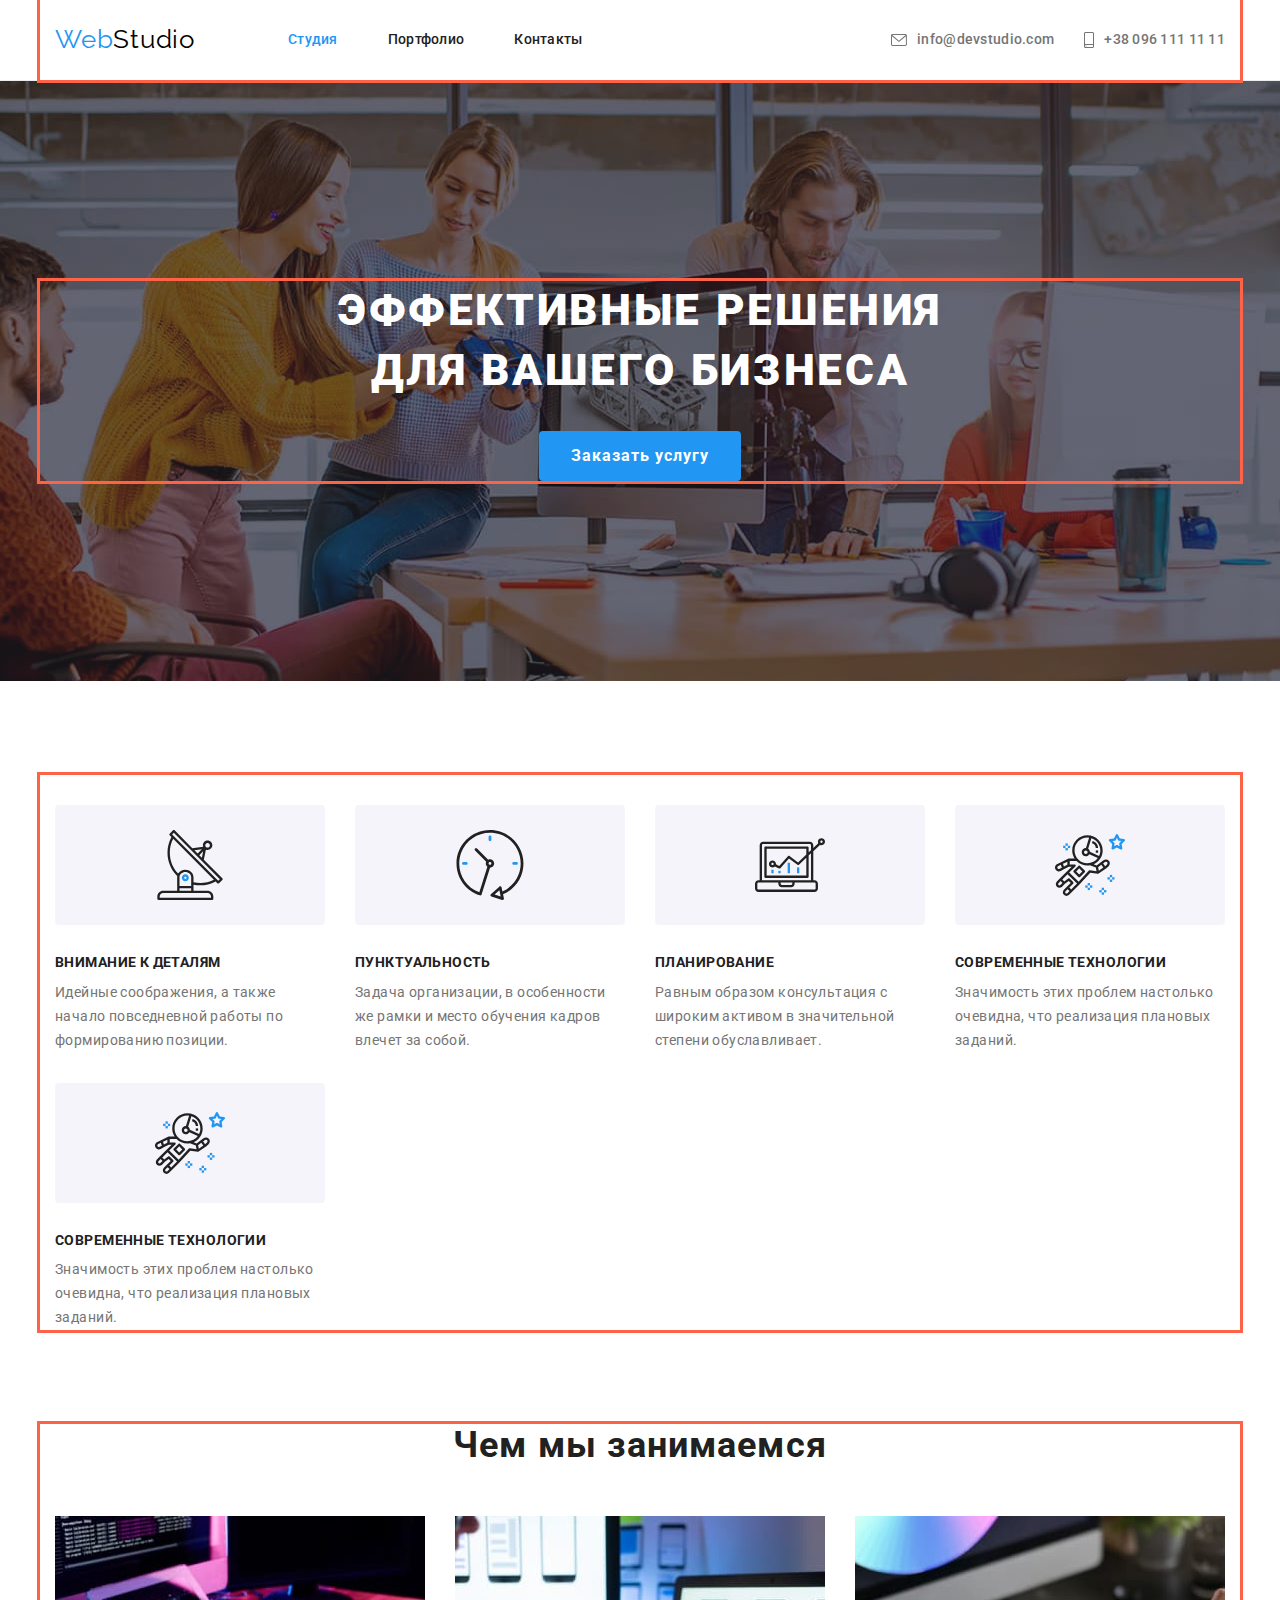
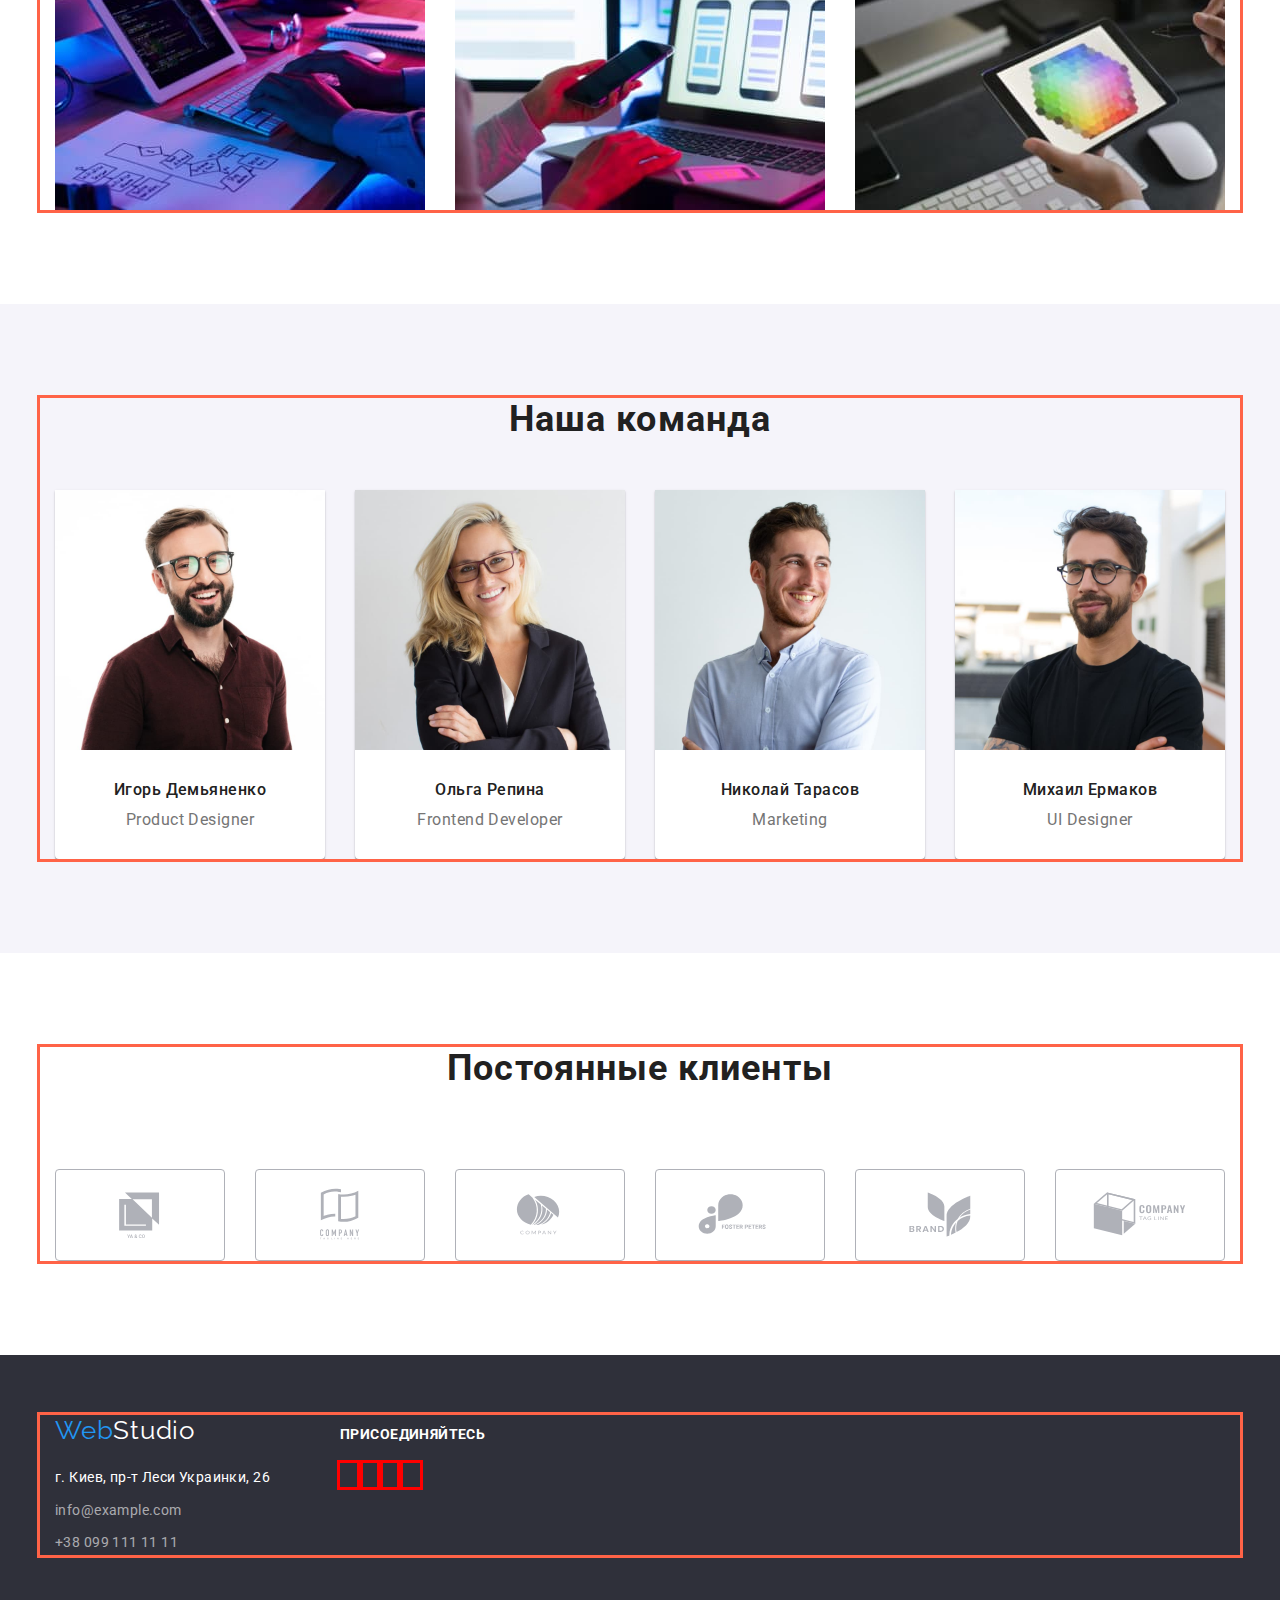
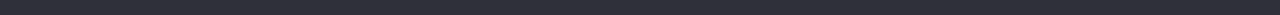
==== index.html @ 3ccce669 "Update index.html" ====
<!DOCTYPE html>
<html lang="ru">
  <head>
    <meta charset="UTF-8" />
    <meta http-equiv="X-UA-Compatible" content="IE=edge" />
    <meta name="viewport" content="width=device-width, initial-scale=1.0" />
    <title>Main Page</title>
    <link rel="preconnect" href="https://fonts.gstatic.com" />
    <link
      href="https://fonts.googleapis.com/css2?family=Raleway:wght@700&family=Roboto:wght@400;500;700;900&display=swap"
      rel="stylesheet"
    />
    <link
      rel="stylesheet"
      href="https://cdnjs.cloudflare.com/ajax/libs/modern-normalize/1.0.0/modern-normalize.min.css"
    />
    <link rel="stylesheet" href="./css/styles.css" />
  </head>
  <body>
    <!-- Верхняя линия -->
    <header class="nav-white-bg-cl header-page">
      <div class="container main-nav">
        <a class="logo" href="index.html"
          ><span lang="en" class="logo-part1-web">Web</span
          ><span lang="en" class="logo-part2-studio">Studio</span></a
        >
        <nav>
          <ul class="list site-nav">
            <li class="item"><a class="link-nav current" href="">Студия</a></li>
            <li class="item">
              <a class="link-nav" href="./portfolio.html">Портфолио</a>
            </li>
            <li class="item"><a class="link-nav" href="">Контакты</a></li>
          </ul>
        </nav>

        <ul class="list list-contact">
          <li class="item cont-item">
            <a class="link-header" href="mailto:info@devstudio.com">
              <svg class="icon-envelope">
                <use href="./images/icons/sprite.svg#icon-envelope"></use>
              </svg>
              info@devstudio.com</a
            >
          </li>

          <li class="item cont-item">
            <a class="link-header" href="tel:+380961111111">
              <svg class="icon-smartphone">
                <use href="./images/icons/sprite.svg#icon-smartphone"></use>
              </svg>
              +38 096 111 11 11</a
            >
          </li>
        </ul>
      </div>
    </header>

    <main>
      <!-- Шапка - Герой -->
      <section class="section-hero hero-dark-bg-cl">
        <div class="container">
          <h1 class="hero-title1-h1">
            Эффективные решения<br /><span class="white-space"
              >для вашего бизнеса</span
            >
          </h1>
          <button class="button1" type="button">Заказать услугу</button>
        </div>
      </section>
      <!-- Особенности -->
      <section class="section">
        <div class="container">
          <h2 class="title2-hidden-h2">Особенности</h2>
          <ul class="list card-set">
            <li class="item">
              <div class="icon-card-set">
                <svg class="features-icon">
                  <use href="/images/icons/sprite.svg#icon-antenna"></use>
                </svg>
              </div>

              <h3 class="list1-h3">Внимание к деталям</h3>
              <p class="text1">
                Идейные соображения, а также начало повседневной работы по
                формированию позиции.
              </p>
            </li>

            <li class="item">
              <div class="icon-card-set">
                <svg class="features-icon">
                  <use href="./images/icons/sprite.svg#icon-clock"></use>
                </svg>
              </div>
              <h3 class="list1-h3">Пунктуальность</h3>
              <p class="text1">
                Задача организации, в особенности же рамки и место обучения
                кадров влечет за собой.
              </p>
            </li>

            <li class="item">
              <div class="icon-card-set">
                <svg class="features-icon">
                  <use href="./images/icons/sprite.svg#icon-diagram"></use>
                </svg>
              </div>
              <h3 class="list1-h3">Планирование</h3>
              <p class="text1">
                Равным образом консультация с широким активом в значительной
                степени обуславливает.
              </p>
            </li>

            <li class="item">
              <div class="icon-card-set">
                <svg class="features-icon">
                  <use href="./images/icons/sprite.svg#icon-astronaut"></use>
                </svg>
              </div>
              <h3 class="list1-h3">Современные технологии</h3>
              <p class="text1">
                Значимость этих проблем настолько очевидна, что реализация
                плановых заданий.
              </p>
            </li>

            <li class="item">
              <div class="icon-card-set">
                <svg class="features-icon">
                  <use href="./images/icons/sprite.svg#icon-astronaut"></use>
                </svg>
              </div>
              <h3 class="list1-h3">Современные технологии</h3>
              <p class="text1">
                Значимость этих проблем настолько очевидна, что реализация
                плановых заданий.
              </p>
            </li>
          </ul>
        </div>
      </section>
      <!-- Чем мы занимаемся -->
      <section class="section section-work">
        <div class="container">
          <h2 class="title2-h2">Чем мы занимаемся</h2>
          <ul class="list our-works">
            <li class="item">
              <img
                src="./images/about/box1.jpg"
                alt="Пишем программы"
                width="370"
              />
            </li>
            <li class="item">
              <img
                src="./images/about/box2.jpg"
                alt="Тестируем программы"
                width="370"
              />
            </li>
            <li class="item">
              <img
                src="./images/about/box3.jpg"
                alt="Внедряем программы в эксплуатацию"
                width="370"
              />
            </li>
          </ul>
        </div>
      </section>
      <!-- Наша команда -->
      <section class="section team section-our-team">
        <div class="container">
          <h2 class="title2-h2">Наша команда</h2>
          <ul class="list our-team">
            <li class="item">
              <img
                src="./images/team/product_designer_igor.jpg"
                alt="Игорь Демьяненко Product Designer"
                width="270"
              />
              <div class="content">
                <h3 class="list2-h3">Игорь Демьяненкo</h3>
                <p class="text2">Product Designer</p>
              </div>
            </li>
            <li class="item">
              <img
                src="./images/team/frontend_developer_olga.jpg"
                alt="Ольга Репина Frontend Developer"
                width="270"
              />
              <div class="content">
                <h3 class="list2-h3">Ольга Репина</h3>
                <p class="text2">Frontend Developer</p>
              </div>
            </li>
            <li class="item">
              <img
                src="./images/team/marketing_nikolay.jpg"
                alt="Николай Тарасов Marketing"
                width="270"
              />
              <div class="content">
                <h3 class="list2-h3">Николай Тарасов</h3>
                <p class="text2">Marketing</p>
              </div>
            </li>
            <li class="item">
              <img
                src="./images/team/ui_designer_mihail.jpg"
                alt="Михаил Ермаков UI Designer"
                width="270"
              />
              <div class="content">
                <h3 class="list2-h3">Михаил Ермаков</h3>
                <p class="text2">UI Designer</p>
              </div>
            </li>
          </ul>
        </div>
      </section>
      <!-- Постоянные клиенты -->
      <section class="section reg-customers">
        <div class="container">
          <h2 class="title2-h2">Постоянные клиенты</h2>
          <ul class="list set-customers">
            <li class="item">
              <a
                href=""
                class="logo-customers"
                target="_blank"
                rel="noopener noreferrer"
              >
                <svg class="icon-Logo" width="106" height="60">
                  <use href="./images/icons/sprite.svg#icon-Logo-1"></use>
                </svg>
              </a>
            </li>

            <li class="item">
              <a
                href=""
                class="logo-customers"
                target="_blank"
                rel="noopener noreferrer"
              >
                <svg class="icon-Logo" width="106" height="60">
                  <use href="./images/icons/sprite.svg#icon-Logo-2"></use>
                </svg>
              </a>
            </li>

            <li class="item">
              <a
                href=""
                class="logo-customers"
                target="_blank"
                rel="noopener noreferrer"
              >
                <svg class="icon-Logo" width="106" height="60">
                  <use href="./images/icons/sprite.svg#icon-Logo-3"></use>
                </svg>
              </a>
            </li>

            <li class="item">
              <a
                href=""
                class="logo-customers"
                target="_blank"
                rel="noopener noreferrer"
              >
                <svg class="icon-Logo" width="106" height="60">
                  <use href="./images/icons/sprite.svg#icon-Logo-4"></use>
                </svg>
              </a>
            </li>

            <li class="item">
              <a
                href=""
                class="logo-customers"
                target="_blank"
                rel="noopener noreferrer"
              >
                <svg class="icon-Logo" width="106" height="60">
                  <use href="./images/icons/sprite.svg#icon-Logo-5"></use>
                </svg>
              </a>
            </li>

            <li class="item">
              <a
                href=""
                class="logo-customers"
                target="_blank"
                rel="noopener noreferrer"
              >
                <svg class="icon-Logo" width="106" height="60">
                  <use href="./images/icons/sprite.svg#icon-Logo-6"></use>
                </svg>
              </a>
            </li>
          </ul>
        </div>
      </section>
    </main>

    <!-- Подвал -->
    <footer class="footer">
      <div class="container">
        <div class="footer-row">
          <div class="footer-address">
            <a class="footer-logo" href="index.html"
              ><span lang="en" class="footer-logo-web">Web</span
              ><span lang="en" class="footer-logo-studio">Studio</span></a
            >
            <address>
              <ul class="list">
                <li class="item">
                  <a
                    class="address-link"
                    href="https://goo.gl/maps/Poxogy9ZwxsRHQay8"
                    target="_blank"
                    >г. Киев, пр-т Леси Украинки, 26</a
                  >
                </li>
                <li class="item">
                  <a class="link-footer" href="mailto:info@example.com"
                    >info@example.com</a
                  >
                </li>
                <li class="item">
                  <a class="link-footer" href="tel:+380991111111"
                    >+38 099 111 11 11</a
                  >
                </li>
              </ul>
            </address>
          </div>
          <!-- Присоединяйтесь -->
          <div class="footer-social">
            <p class="footer-social-subscribe">Присоединяйтесь</p>
            <ul class="list footer-social-list">
              <li>
                <a
                  href="https://www.instagram.com/"
                  target="_blank"
                  rel="noopener nofollower"
                  class="link social-network"
                  aria-label="instagram"
                >
                  <svg class="network" width="20px" height="20px">
                    <use href=""></use>
                  </svg>
                </a>
              </li>
              <li>
                <a
                  href="https://www.twitter.com/"
                  target="_blank"
                  rel="noopener nofollower"
                  class="link social-network"
                  aria-label="instagram"
                >
                  <svg class="network" width="20px" height="20px">
                    <use href=""></use>
                  </svg>
                </a>
              </li>
              <li>
                <a
                  href="https://www.facebook.com/"
                  target="_blank"
                  rel="noopener nofollower"
                  class="link social-network"
                  aria-label="instagram"
                >
                  <svg class="network" width="20px" height="20px">
                    <use href=""></use>
                  </svg>
                </a>
              </li>
              <li>
                <a
                  href="https://www.linkedin.com/"
                  target="_blank"
                  rel="noopener nofollower"
                  class="link social-network"
                  aria-label="instagram"
                >
                  <svg class="network" width="20px" height="20px">
                    <use href=""></use>
                  </svg>
                </a>
              </li>
            </ul>
          </div>
        </div>
      </div>
    </footer>
  </body>
</html>
---- css/styles.css ----
:root {
  --main-text-color: #212121;
  --alt-text-color: #757575;
  --logo-text-color: #000000;
  --links-text-color: #ffffff;
  --secondary-text-color: rgba(255, 255, 255, 0.6);
  --accent-text-color: #2196f3;

  --main-white-bg-color: #ffffff;
  --first-dark-bg-color: #2f303a;
  --second-light-bg-color: #f5f4fa;
  --third-light-bg-color: #e5e5e5;

  --border-header-box: #ececec;

  --shadow-item-box: 0px 1px 3px rgba(0, 0, 0, 0.12),
    0px 1px 1px rgba(0, 0, 0, 0.14), 0px 2px 1px rgba(0, 0, 0, 0.2);

  --padding-section: 94px;
  --margin-left-li: 30px;
  --padding-footer: 60px;

  --main-font: 'Roboto', sans-serif;
  --logo-font: 'Raleway', sans-serif;
}

body {
  font-family: var(--main-font);
  /* font-size: 14px;
  line-height: 1.71; */
  letter-spacing: 0.03em;
  color: var(--main-text-color);
}

html {
  box-sizing: border-box;
}

*,
*::before,
*::before {
  box-sizing: inherit;
  padding: 0;
  margin: 0;
}

h1,
h2,
h3,
h4,
h5,
h6,
p {
  margin: 0;
}

img {
  display: block;
  max-width: 100%;
  height: auto;
}

/* НАВИГАЦИЯ - HEADER */

.container {
  width: 1200px;
  padding-left: 15px;
  padding-right: 15px;
  margin-left: auto;
  margin-right: auto;

  outline: 3px solid tomato;
}

.list {
  list-style: none;
  padding: 0;
  margin: 0;
}

.header-page {
  border-bottom: 1px solid var(--border-header-box);
}

.main-nav {
  display: flex;
  align-items: center;
}

.site-nav {
  display: flex;
  /* margin-left: 93px; */
  align-items: center;
}

/* 1-й спосіб відступу елементів один від одного */

/* .site-nav .item:not(:last-child) {
  margin-right: 50px;
} */

/* 2-й спосіб відступу елементів один від одного */

.site-nav .item + .item {
  margin-left: 50px;
}

.site-nav .link-nav {
  display: block;
  padding-top: 32px;
  padding-bottom: 32px;
}

.list-contact {
  display: flex;
  align-items: center;
  margin-left: auto;
}

/* 1-й спосіб відступу елементів один від одного */

/* .list-contact .item:not(:last-child) {
  margin-right: 50px;
} */

/* 2-й спосіб відступу елементів один від одного */

/* .list-contact .cont-item + .cont-item {
  margin-left: 50px; 
}*/

.list-contact .link-header {
  display: block;
  padding-top: 32px;
  padding-bottom: 32px;
}

.logo {
  font-family: var(--logo-font);
  font-size: 26px;
  line-height: 1.19;
  letter-spacing: 0.03em;
  text-decoration: none;
  padding-top: 24px;
  padding-bottom: 25px;
  margin-right: 93px;
  display: flex;
  align-items: center;
}

.logo-part1-web {
  color: var(--accent-text-color);
}

.logo-part2-studio {
  color: var(--logo-text-color);
}

.nav-white-bg-cl {
  background-color: var(--main-white-bg-color);
}

.link-nav {
  font-weight: 500;
  font-size: 14px;
  line-height: 1.14;
  letter-spacing: 0.02em;
  color: inherit;
  text-decoration: none;
}

.link-nav:hover,
.link-nav:focus {
  color: var(--accent-text-color);
}

.list .link-nav.current {
  color: var(--accent-text-color);
}

.link-header:hover,
.link-header:focus {
  color: var(--accent-text-color);
}

.list-contact .cont-item + .cont-item {
  margin-left: 30px;
}

.list-contact .link-header {
  display: flex;
  align-items: center;
  font-weight: 500;
  font-size: 14px;
  line-height: 1.14;
  letter-spacing: 0.02em;
  color: var(--alt-text-color);
  text-decoration: none;
}

.link-header:hover,
.link-header:focus {
  color: var(--accent-text-color);
}

.contacts-icon {
  margin-right: 10px;
}

.icon-envelope {
  width: 16px;
  height: 12px;
  fill: currentColor;
  margin-right: 10px;
}
.icon-smartphone {
  width: 10px;
  height: 16px;
  fill: currentColor;
  margin-right: 10px;
}

/* HERO */

.section-hero {
  background: var(--first-dark-bg-color);
  padding-top: 200px;
  padding-bottom: 200px;
  max-width: 1600px;
  /* height: 600px; */
  margin-left: auto;
  margin-right: auto;
  background-image: linear-gradient(
      to right,
      rgba(47, 48, 58, 0.4),
      rgba(47, 48, 58, 0.4)
    ),
    url(../images/hero/hero-img-1.jpg);
  background-repeat: no-repeat;
  background-size: cover;
  background-position: center;
}

.hero-dark-bg-cl {
  background-color: var(--first-dark-bg-color);
}

.hero-title1-h1 {
  margin-bottom: 30px;

  font-weight: 900;
  font-size: 44px;
  line-height: 1.36;
  text-align: center;
  letter-spacing: 0.06em;
  text-transform: uppercase;
  color: var(--links-text-color);
}

.white-space {
  white-space: nowrap;
}

.button1 {
  font-weight: 700;
  font-size: 16px;
  line-height: 1.88;
  display: flex;
  align-items: center;
  text-align: center;
  letter-spacing: 0.06em;
  color: var(--links-text-color);
  background-color: var(--accent-text-color);
  cursor: pointer;

  padding: 10px 32px;
  margin-left: auto;
  margin-right: auto;
  border: none;
  border-radius: 4px;
  min-width: 200px;
  box-shadow: 0px 4px 4px rgba(0, 0, 0, 0.15);
}

/* ОСОБЕННОСТИ - FEATURE*/

.title2-hidden-h2,
.title1-hidden-h1 {
  position: absolute !important;
  clip: rect(1px 1px 1px 1px);
  clip: rect(1px, 1px, 1px, 1px);
  padding: 0 !important;
  border: 0 !important;
  height: 1px !important;
  width: 1px !important;
  overflow: hidden;
}

.list1-h3 {
  margin-bottom: 10px;
  font-weight: 700;
  font-size: 14px;
  line-height: 1.14;
  letter-spacing: 0.03em;
  text-transform: uppercase;
}
.text1 {
  font-weight: 400;
  font-size: 14px;
  line-height: 1.71;
  letter-spacing: 0.03em;
  color: var(--alt-text-color);
}

.card-set {
  display: flex;
  flex-wrap: wrap;
  margin-left: calc(-1 * var(--margin-left-li));
}

.card-set > .item {
  flex-basis: calc(100% / 4 - var(--margin-left-li));
  margin-left: var(--margin-left-li);
  margin-top: var(--margin-left-li);
}

.icon-card-set {
  display: flex;
  justify-content: center;
  align-items: center;
  width: 270px;
  height: 120px;
  background-color: var(--second-light-bg-color);
  border-radius: 4px;
  margin-bottom: 30px;
}

.features-icon {
  width: 70px;
  height: 70px;
}

.section {
  padding-top: var(--padding-section);
}

/* ЧЕМ МЫ ЗАНИМАЕМСЯ - SECTION-WORK */

.our-works {
  padding: 0;
  margin: 0;
  display: flex;
  flex-wrap: wrap;
  margin-left: calc(-1 * var(--margin-left-li));
  margin-top: calc(-1 * var(--margin-left-li));
}

.our-works > .item {
  flex-basis: calc(100% / 3 - var(--margin-left-li));
  margin-left: var(--margin-left-li);
  margin-top: var(--margin-left-li);
}

.section-work {
  padding-bottom: var(--padding-section);
}

.title2-h2 {
  margin-bottom: 50px;

  font-weight: 700;
  font-size: 36px;
  line-height: 1.17;
  text-align: center;
  letter-spacing: 0.03em;
  color: var(--main-text-color);
}

/* НАША КОМАНДА - OUR TEAM */

.section-our-team {
  background-color: var(--second-light-bg-color);
}

.team {
  padding-bottom: var(--padding-section);
}

.our-team {
  padding: 0;
  margin: 0;

  display: flex;
  flex-wrap: wrap;
  margin-left: calc(-1 * var(--margin-left-li));
  margin-top: calc(-1 * var(--margin-left-li));
}

.our-team > .item {
  flex-basis: calc(100% / 4 - var(--margin-left-li));
  margin-left: var(--margin-left-li);
  margin-top: var(--margin-left-li);

  background: var(--main-white-bg-color);
  box-shadow: var(--shadow-item-box);
  border-radius: 0px 0px 4px 4px;
  overflow: hidden;

  box-shadow: 0px 1px 3px rgba(0, 0, 0, 0.12), 0px 1px 1px rgba(0, 0, 0, 0.14),
    0px 2px 1px rgba(0, 0, 0, 0.2);
  border-radius: 0px 0px 4px 4px;
}

.content {
  padding-top: 30px;
  padding-bottom: 30px;
}

.list2-h3 {
  margin-bottom: 10px;

  font-weight: 500;
  font-size: 16px;
  line-height: 1.19;
  text-align: center;
  letter-spacing: 0.03em;
  color: var(--main-text-color);
}

.text2 {
  font-size: 16px;
  line-height: 1.19;
  text-align: center;
  letter-spacing: 0.03em;
  color: var(--alt-text-color);
}

/* ПОСТОЯННЫЕ КЛИЕНТЫ */

.reg-customers {
  padding-bottom: var(--padding-section);
}

.logo-customers {
  display: flex;
  align-items: center;
  justify-content: center;
  border: 1px solid #afb1b8;
  width: 170px;
  height: 92px;
  border-radius: 4px;
  overflow: hidden;
  padding: 16px 32px;
}

.set-customers {
  display: flex;
  flex-wrap: wrap;
  align-items: center;
  margin-left: calc(-1 * var(--margin-left-li));
}

.set-customers .item {
  flex-basis: calc(100% / 6 - var(--margin-left-li));
  margin-left: calc(var(--margin-left-li));
  margin-top: var(--margin-left-li);
}

.icon-Logo {
  /* width: 106px;
  height: 60px; */
  fill: currentColor;
  fill: #afb1b8;
}

.logo-customers:focus,
.logo-customers:hover {
  border: 1px solid var(--accent-text-color);
}

.logo-customers:focus .icon-Logo,
.logo-customers:hover .icon-Logo {
  fill: var(--accent-text-color);
}

/* ПОДВАЛ - FOOTER */

.footer {
  background-color: var(--first-dark-bg-color);
  padding-top: var(--padding-footer);
  padding-bottom: var(--padding-footer);
}

.footer-row {
  display: flex;
  align-items: baseline;
}

.footer-address {
  margin-right: 70px;
}

.footer-logo {
  font-family: var(--logo-font);
  font-size: 26px;
  line-height: 1.19;
  letter-spacing: 0.03em;
  text-decoration: none;
  display: flex;
  align-items: center;
  margin-bottom: 20px;
}

.footer-logo-web {
  color: var(--accent-text-color);
}

.footer-logo-studio {
  color: var(--links-text-color);
}

.address-link {
  font-style: normal;
  font-weight: 400;
  font-size: 14px;
  line-height: 1.71;
  letter-spacing: 0.03em;
  color: var(--links-text-color);
  text-decoration: none;
}

.address:hover,
.address:focus {
  color: var(--accent-text-color);
}

.link-footer {
  font-style: normal;
  font-weight: 400;
  font-size: 14px;
  line-height: 1.71;
  letter-spacing: 0.03em;
  color: var(--secondary-text-color);
  text-decoration: none;
}

.link-footer:hover,
.link-footer:focus {
  color: var(--accent-text-color);
}

address .item:not(:last-child) {
  margin-bottom: 9px;
}

/* FOOTER - СОЦИАЛЬНЫЕ СЕТИ */

.footer-social-subscribe {
  font-weight: bold;
  font-size: 14px;
  line-height: 1.14;
  letter-spacing: 0.03em;
  text-transform: uppercase;
  color: var(--links-text-color);
  margin-bottom: 20px;
}

.footer-social-list {
  display: flex;
}

.social-network {
  outline: 3px solid red;
}

.color {
  color: var(--links-text-color);
}

/* ^^^^^^^^^^^^^^^^^ПОСТОЯННЫЕ КЛИЕНТЫ +++ СОЦСЕТИ - end *********************** */

/* PORTFOLIO */

/*  ПОЧАТОК CSS КНОПОК-ФІЛЬТРІВ */

.button-portfolio {
  padding: 6px 22px;
  margin-bottom: 16px;
  border: none;
  border-radius: 4px;

  font-weight: 500;
  font-size: 16px;
  line-height: 1.63;
  text-align: center;
  letter-spacing: 0.03em;
  color: var(--main-text-color);
  background-color: var(--second-light-bg-color);
  cursor: pointer;
}

.button-list {
  display: flex;
  flex-wrap: wrap;
  justify-content: center;
  margin-bottom: 50px;
  align-items: center;
}

.portfolio {
  padding-bottom: var(--padding-section);
}

.button-list .item + .item {
  margin-left: 8px;
}

.button-portfolio:hover,
.button-portfolio:focus {
  background-color: var(--accent-text-color);
  color: var(--links-text-color);
}

/*  КІНЕЦЬ CSS КНОПОК-ФІЛЬТРІВ */

/* OUR-PROJECTS */

.description {
  /* padding-top: 20px;
  padding-bottom: 20px;
  padding-left: 24px;
  padding-right: 24px; */
  padding: 20px 24px;
}

.name-work-h2 {
  margin-bottom: 4px;

  font-weight: 700;
  font-size: 18px;
  line-height: 2;
  letter-spacing: 0.06em;
  color: var(--main-text-color);
}

.name-work-p {
  font-weight: 400;
  font-size: 16px;
  line-height: 1.9;
  letter-spacing: 0.03em;
  color: var(--alt-text-color);
}

.our-projects {
  padding: 0;
  margin: 0;

  display: flex;
  flex-wrap: wrap;
  /* justify-content: center;
  align-items: center; */
  margin-left: calc(-1 * var(--margin-left-li));
  margin-top: calc(-1 * var(--margin-left-li));
}

.our-projects > .item {
  flex-basis: calc(100% / 3 - var(--margin-left-li));
  margin-left: var(--margin-left-li);
  margin-top: var(--margin-left-li);

  background: var(--main-white-bg-color);
  border: 1px solid #eeeeee;
}
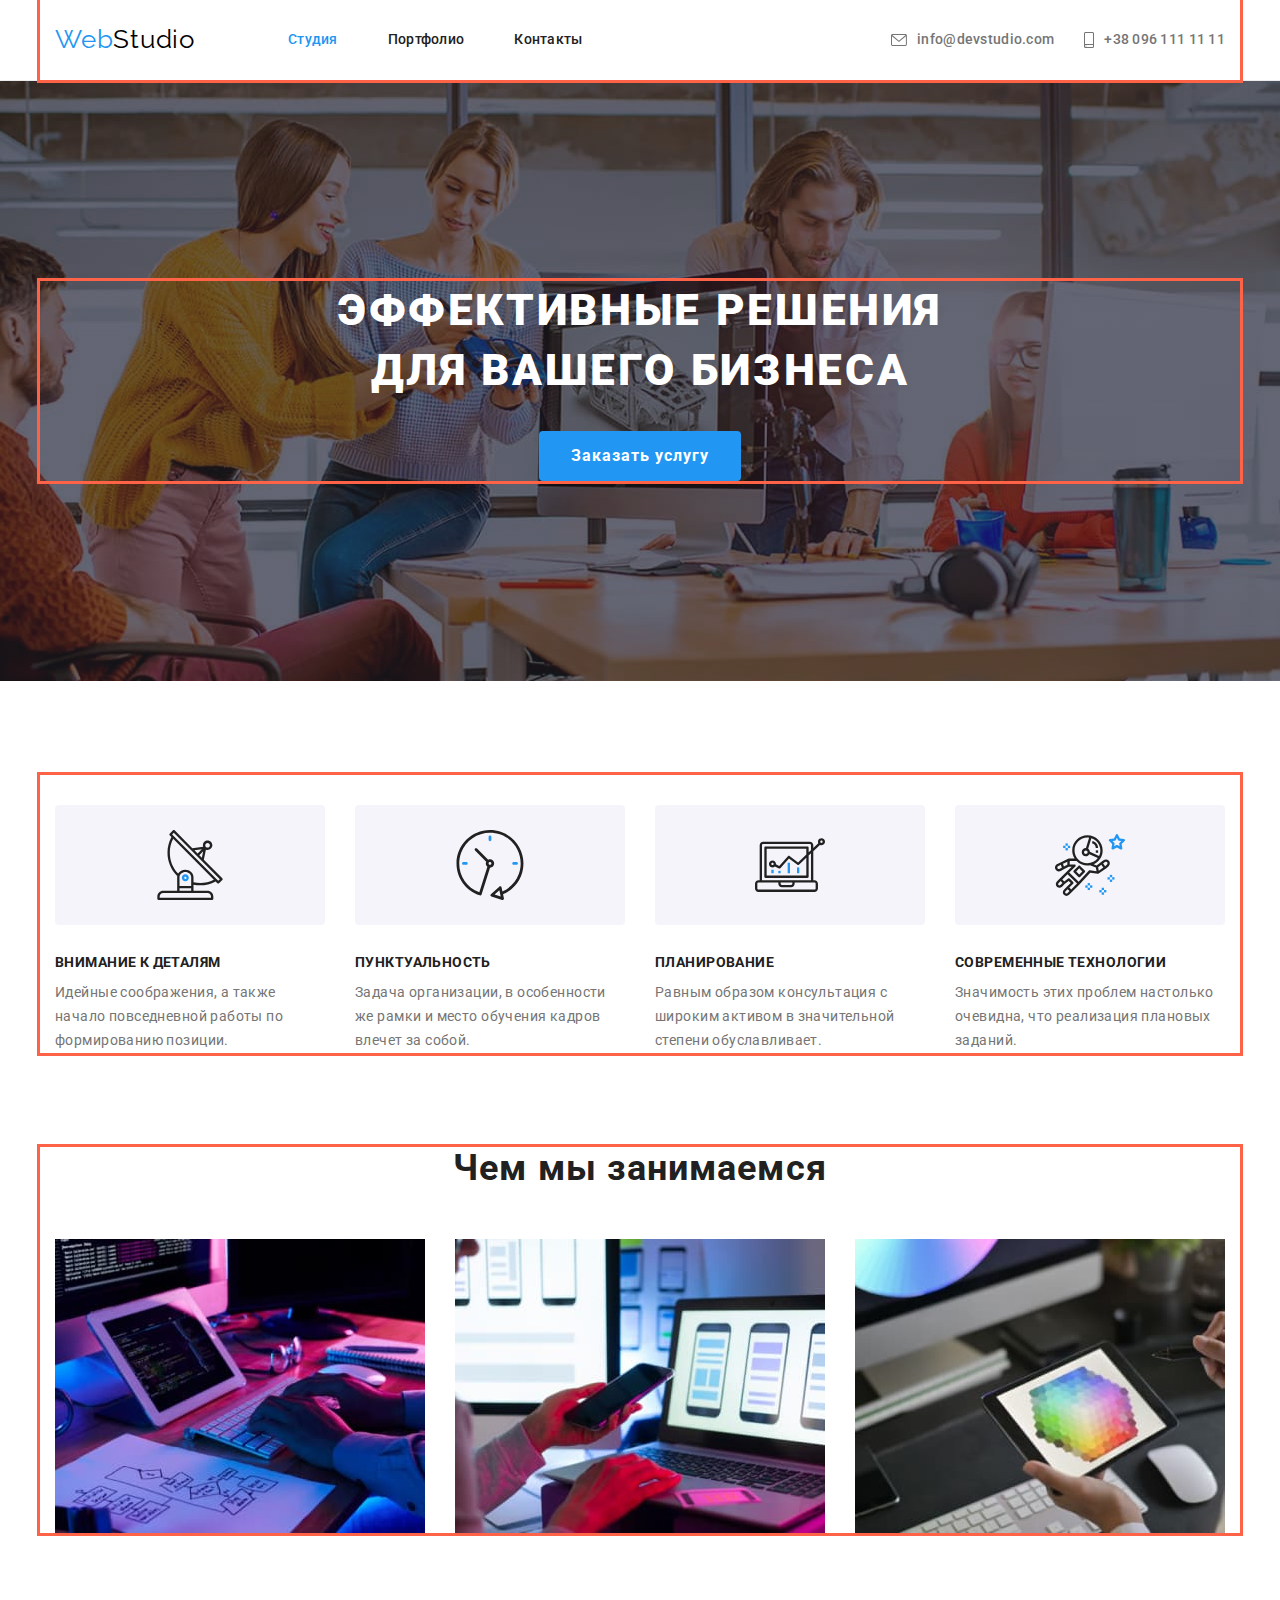
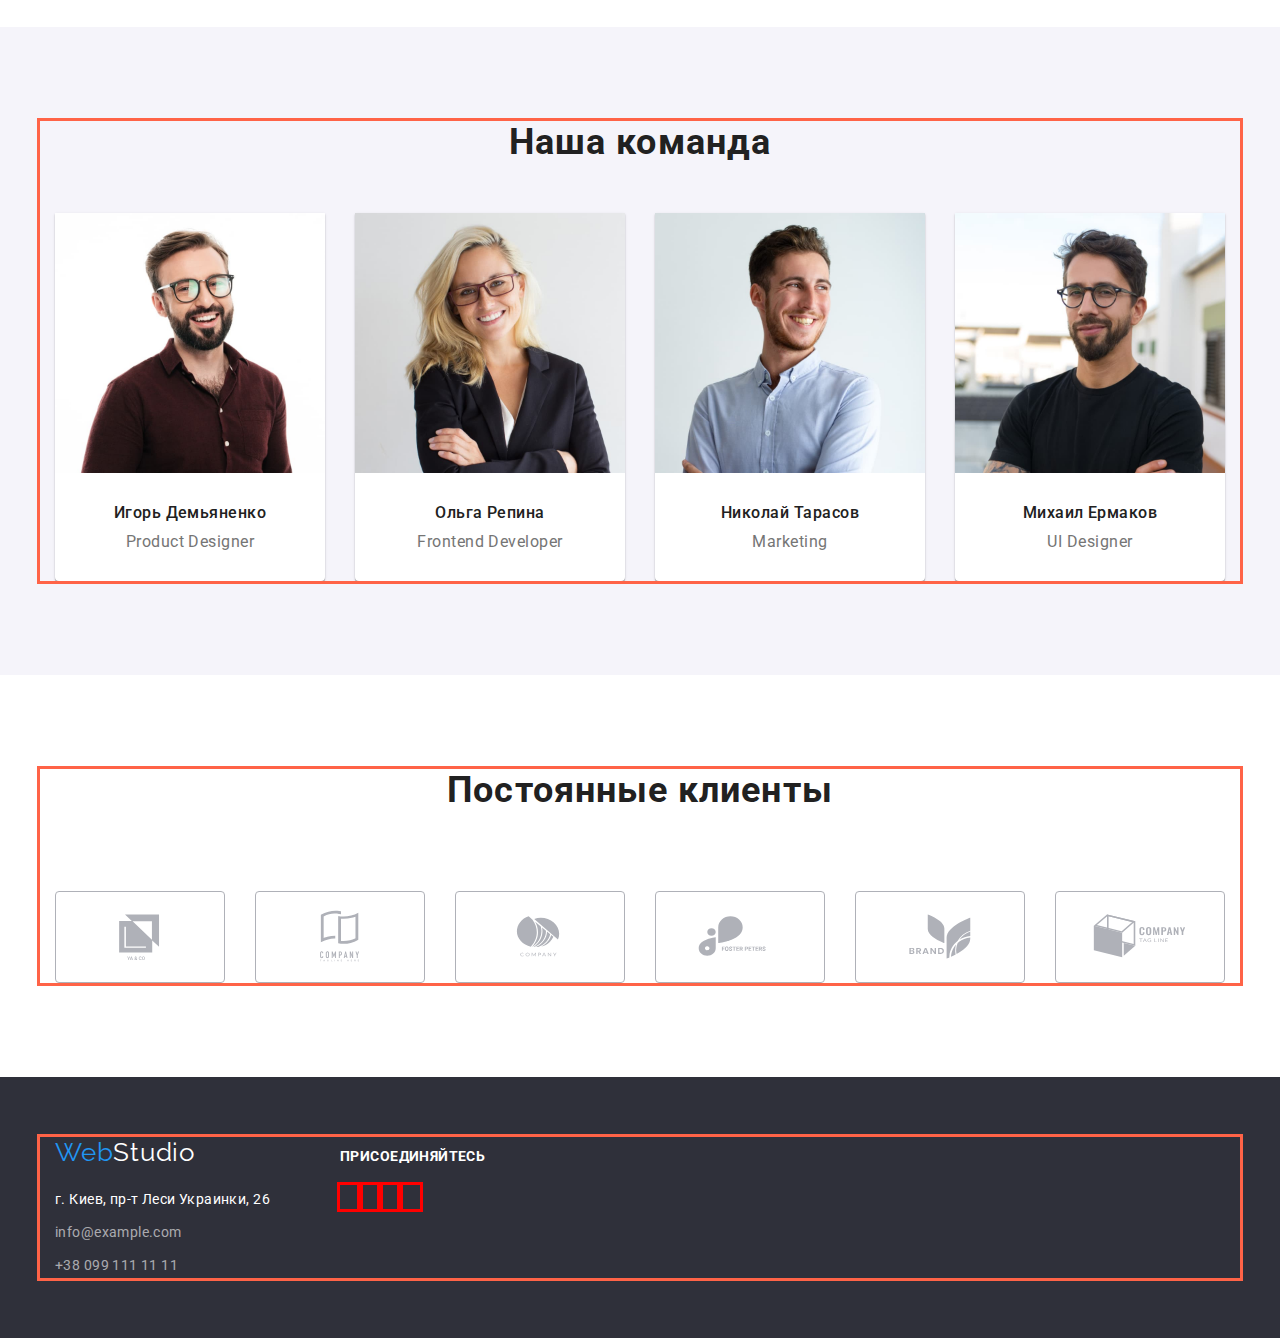
==== commit db09ea62: "The homework was changed." ====
--- a/index.html
+++ b/index.html
@@ -110,19 +110,6 @@
               <p class="text1">
                 Равным образом консультация с широким активом в значительной
                 степени обуславливает.
-              </p>
-            </li>
-
-            <li class="item">
-              <div class="icon-card-set">
-                <svg class="features-icon">
-                  <use href="./images/icons/sprite.svg#icon-astronaut"></use>
-                </svg>
-              </div>
-              <h3 class="list1-h3">Современные технологии</h3>
-              <p class="text1">
-                Значимость этих проблем настолько очевидна, что реализация
-                плановых заданий.
               </p>
             </li>
 
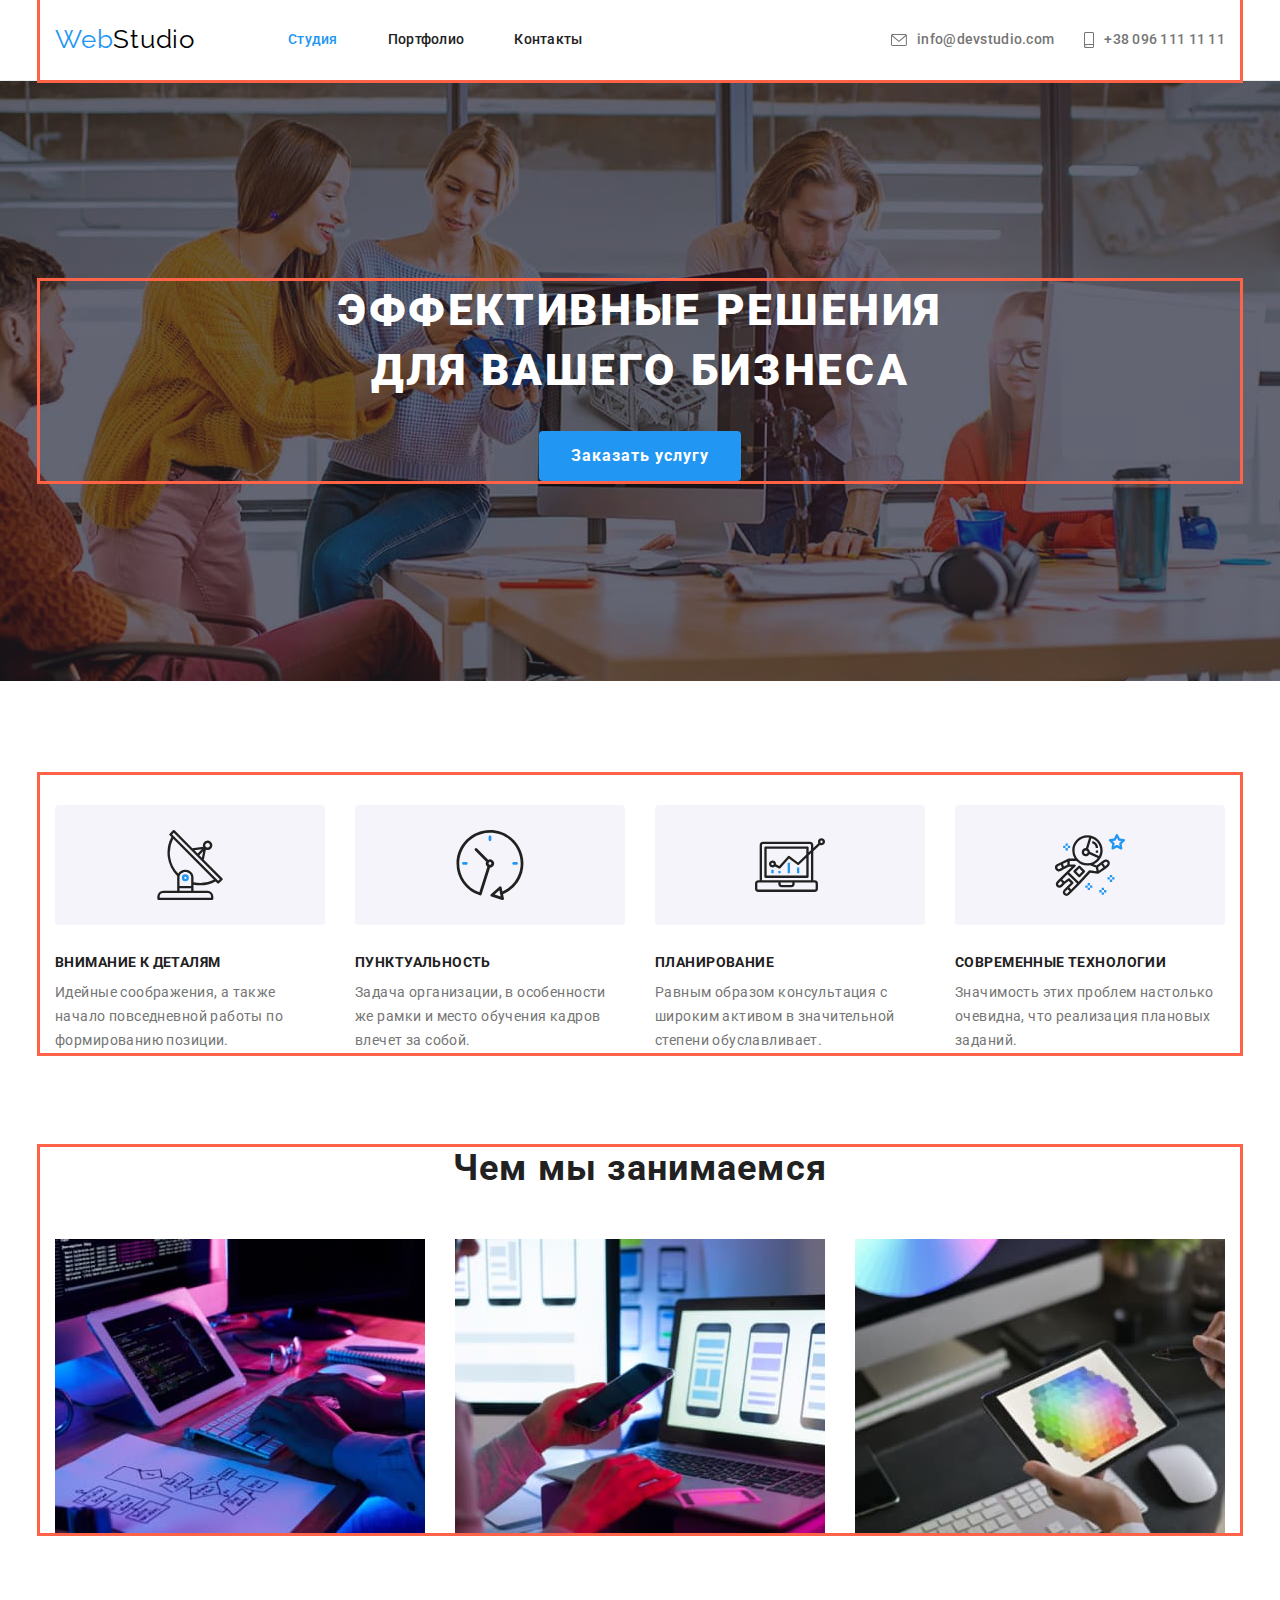
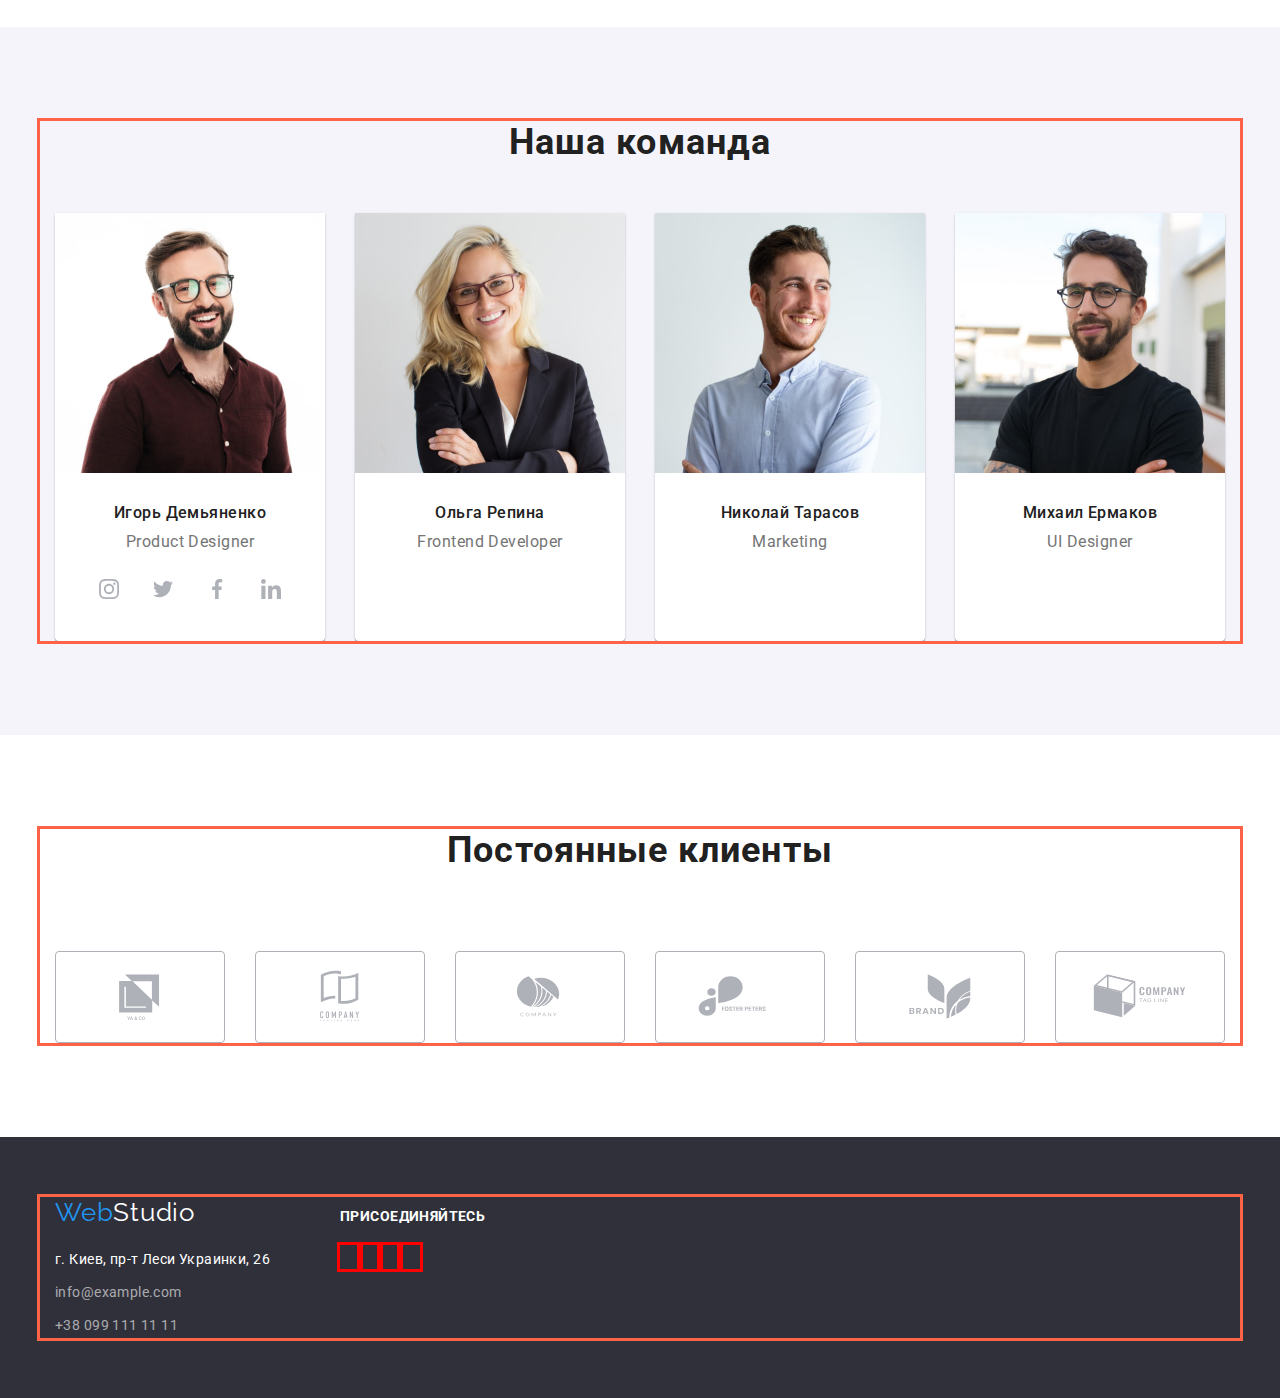
==== commit 0ee6867d: "Внесено зміни." ====
--- a/index.html
+++ b/index.html
@@ -37,8 +37,8 @@
         <ul class="list list-contact">
           <li class="item cont-item">
             <a class="link-header" href="mailto:info@devstudio.com">
-              <svg class="icon-envelope">
-                <use href="./images/icons/sprite.svg#icon-envelope"></use>
+              <svg class="icon-envelope" width="16" height="12">
+                <use href="./images/icons.svg#icon-envelope"></use>
               </svg>
               info@devstudio.com</a
             >
@@ -46,8 +46,8 @@
 
           <li class="item cont-item">
             <a class="link-header" href="tel:+380961111111">
-              <svg class="icon-smartphone">
-                <use href="./images/icons/sprite.svg#icon-smartphone"></use>
+              <svg class="icon-smartphone" width="10" height="16">
+                <use href="./images/icons.svg#icon-smartphone"></use>
               </svg>
               +38 096 111 11 11</a
             >
@@ -75,8 +75,8 @@
           <ul class="list card-set">
             <li class="item">
               <div class="icon-card-set">
-                <svg class="features-icon">
-                  <use href="/images/icons/sprite.svg#icon-antenna"></use>
+                <svg class="features-icon" width="70" height="70">
+                  <use href="/images/icons.svg#icon-antenna"></use>
                 </svg>
               </div>
 
@@ -89,8 +89,8 @@
 
             <li class="item">
               <div class="icon-card-set">
-                <svg class="features-icon">
-                  <use href="./images/icons/sprite.svg#icon-clock"></use>
+                <svg class="features-icon" width="70" height="70">
+                  <use href="./images/icons.svg#icon-clock"></use>
                 </svg>
               </div>
               <h3 class="list1-h3">Пунктуальность</h3>
@@ -102,8 +102,8 @@
 
             <li class="item">
               <div class="icon-card-set">
-                <svg class="features-icon">
-                  <use href="./images/icons/sprite.svg#icon-diagram"></use>
+                <svg class="features-icon" width="70" height="70">
+                  <use href="./images/icons.svg#icon-diagram"></use>
                 </svg>
               </div>
               <h3 class="list1-h3">Планирование</h3>
@@ -115,8 +115,8 @@
 
             <li class="item">
               <div class="icon-card-set">
-                <svg class="features-icon">
-                  <use href="./images/icons/sprite.svg#icon-astronaut"></use>
+                <svg class="features-icon" width="70" height="70">
+                  <use href="./images/icons.svg#icon-astronaut"></use>
                 </svg>
               </div>
               <h3 class="list1-h3">Современные технологии</h3>
@@ -171,6 +171,39 @@
               <div class="content">
                 <h3 class="list2-h3">Игорь Демьяненкo</h3>
                 <p class="text2">Product Designer</p>
+                <ul class="list social-icons">
+                  <li class="social-icons-item">
+                    <a href="" class="social-icons-link">
+                      <svg class="social-icons-svg">
+                        <use href="./images/icons.svg#icon-instagram"></use>
+                      </svg>
+                    </a>
+                  </li>
+
+                  <li class="social-icons-item">
+                    <a href="" class="social-icons-link">
+                      <svg class="social-icons-svg">
+                        <use href="./images/icons.svg#icon-twitter"></use>
+                      </svg>
+                    </a>
+                  </li>
+
+                  <li class="social-icons-item">
+                    <a href="" class="social-icons-link">
+                      <svg class="social-icons-svg">
+                        <use href="./images/icons.svg#icon-facebook"></use>
+                      </svg>
+                    </a>
+                  </li>
+
+                  <li class="social-icons-item">
+                    <a href="" class="social-icons-link">
+                      <svg class="social-icons-svg">
+                        <use href="./images/icons.svg#icon-linkedin"></use>
+                      </svg>
+                    </a>
+                  </li>
+                </ul>
               </div>
             </li>
             <li class="item">
@@ -222,72 +255,72 @@
                 rel="noopener noreferrer"
               >
                 <svg class="icon-Logo" width="106" height="60">
-                  <use href="./images/icons/sprite.svg#icon-Logo-1"></use>
-                </svg>
-              </a>
-            </li>
-
-            <li class="item">
-              <a
-                href=""
-                class="logo-customers"
-                target="_blank"
-                rel="noopener noreferrer"
-              >
-                <svg class="icon-Logo" width="106" height="60">
-                  <use href="./images/icons/sprite.svg#icon-Logo-2"></use>
-                </svg>
-              </a>
-            </li>
-
-            <li class="item">
-              <a
-                href=""
-                class="logo-customers"
-                target="_blank"
-                rel="noopener noreferrer"
-              >
-                <svg class="icon-Logo" width="106" height="60">
-                  <use href="./images/icons/sprite.svg#icon-Logo-3"></use>
-                </svg>
-              </a>
-            </li>
-
-            <li class="item">
-              <a
-                href=""
-                class="logo-customers"
-                target="_blank"
-                rel="noopener noreferrer"
-              >
-                <svg class="icon-Logo" width="106" height="60">
-                  <use href="./images/icons/sprite.svg#icon-Logo-4"></use>
-                </svg>
-              </a>
-            </li>
-
-            <li class="item">
-              <a
-                href=""
-                class="logo-customers"
-                target="_blank"
-                rel="noopener noreferrer"
-              >
-                <svg class="icon-Logo" width="106" height="60">
-                  <use href="./images/icons/sprite.svg#icon-Logo-5"></use>
-                </svg>
-              </a>
-            </li>
-
-            <li class="item">
-              <a
-                href=""
-                class="logo-customers"
-                target="_blank"
-                rel="noopener noreferrer"
-              >
-                <svg class="icon-Logo" width="106" height="60">
-                  <use href="./images/icons/sprite.svg#icon-Logo-6"></use>
+                  <use href="./images/icons.svg#icon-Logo-1"></use>
+                </svg>
+              </a>
+            </li>
+
+            <li class="item">
+              <a
+                href=""
+                class="logo-customers"
+                target="_blank"
+                rel="noopener noreferrer"
+              >
+                <svg class="icon-Logo" width="106" height="60">
+                  <use href="./images/icons.svg#icon-Logo-2"></use>
+                </svg>
+              </a>
+            </li>
+
+            <li class="item">
+              <a
+                href=""
+                class="logo-customers"
+                target="_blank"
+                rel="noopener noreferrer"
+              >
+                <svg class="icon-Logo" width="106" height="60">
+                  <use href="./images/icons.svg#icon-Logo-3"></use>
+                </svg>
+              </a>
+            </li>
+
+            <li class="item">
+              <a
+                href=""
+                class="logo-customers"
+                target="_blank"
+                rel="noopener noreferrer"
+              >
+                <svg class="icon-Logo" width="106" height="60">
+                  <use href="./images/icons.svg#icon-Logo-4"></use>
+                </svg>
+              </a>
+            </li>
+
+            <li class="item">
+              <a
+                href=""
+                class="logo-customers"
+                target="_blank"
+                rel="noopener noreferrer"
+              >
+                <svg class="icon-Logo" width="106" height="60">
+                  <use href="./images/icons.svg#icon-Logo-5"></use>
+                </svg>
+              </a>
+            </li>
+
+            <li class="item">
+              <a
+                href=""
+                class="logo-customers"
+                target="_blank"
+                rel="noopener noreferrer"
+              >
+                <svg class="icon-Logo" width="106" height="60">
+                  <use href="./images/icons.svg#icon-Logo-6"></use>
                 </svg>
               </a>
             </li>
--- a/css/styles.css
+++ b/css/styles.css
@@ -12,6 +12,7 @@
   --third-light-bg-color: #e5e5e5;
 
   --border-header-box: #ececec;
+  --icons-color: #afb1b8;
 
   --shadow-item-box: 0px 1px 3px rgba(0, 0, 0, 0.12),
     0px 1px 1px rgba(0, 0, 0, 0.14), 0px 2px 1px rgba(0, 0, 0, 0.2);
@@ -335,10 +336,10 @@
   margin-bottom: 30px;
 }
 
-.features-icon {
+/* .features-icon {
   width: 70px;
   height: 70px;
-}
+} */
 
 .section {
   padding-top: var(--padding-section);
@@ -433,8 +434,33 @@
   text-align: center;
   letter-spacing: 0.03em;
   color: var(--alt-text-color);
-}
-
+  margin-bottom: 16px;
+}
+
+.social-icons {
+  display: flex;
+  justify-content: center;
+  align-items: center;
+}
+
+.social-icons-svg {
+  width: 20px;
+  height: 20px;
+  fill: var(--icons-color);
+}
+
+.social-icons-link {
+  display: flex;
+  justify-content: center;
+  align-items: center;
+  width: 44px;
+  height: 44px;
+  border-radius: 50%;
+}
+
+.social-icons-item:not(:last-child) {
+  margin-right: 10px;
+}
 /* ПОСТОЯННЫЕ КЛИЕНТЫ */
 
 .reg-customers {
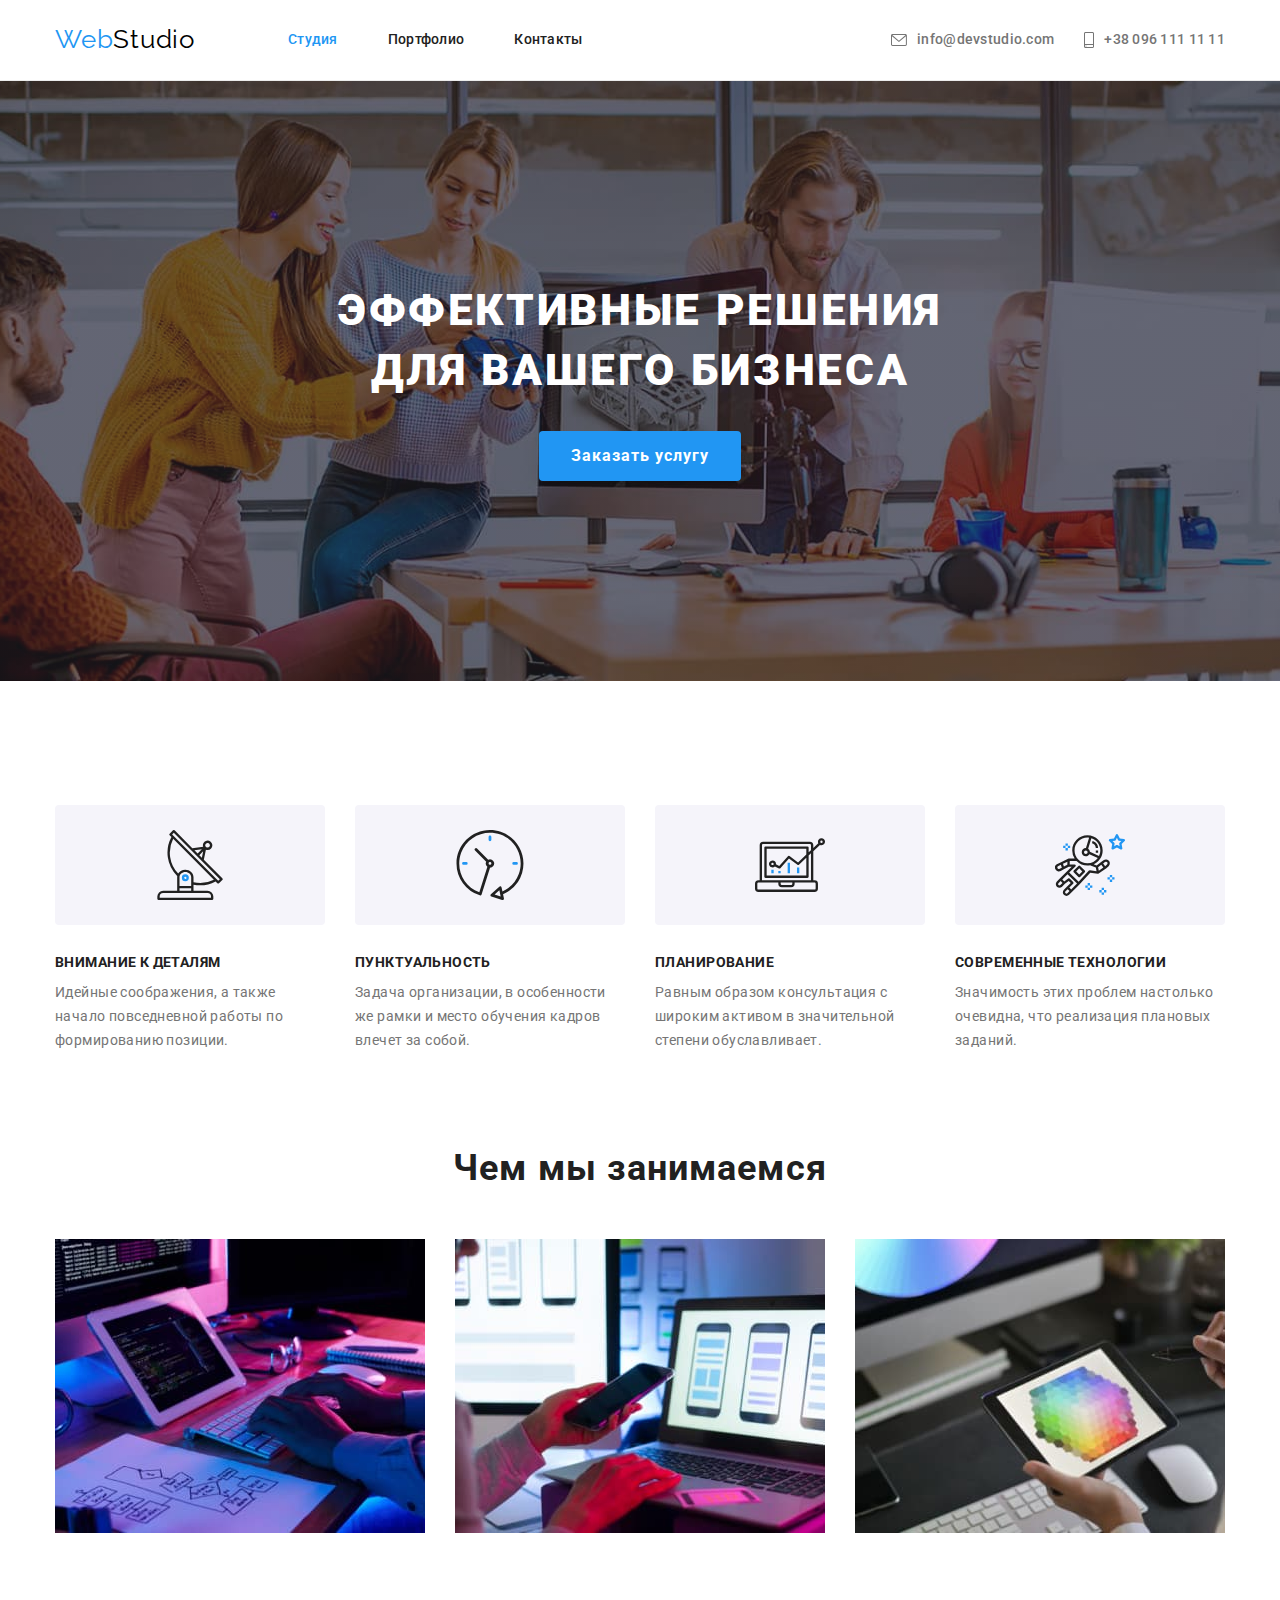
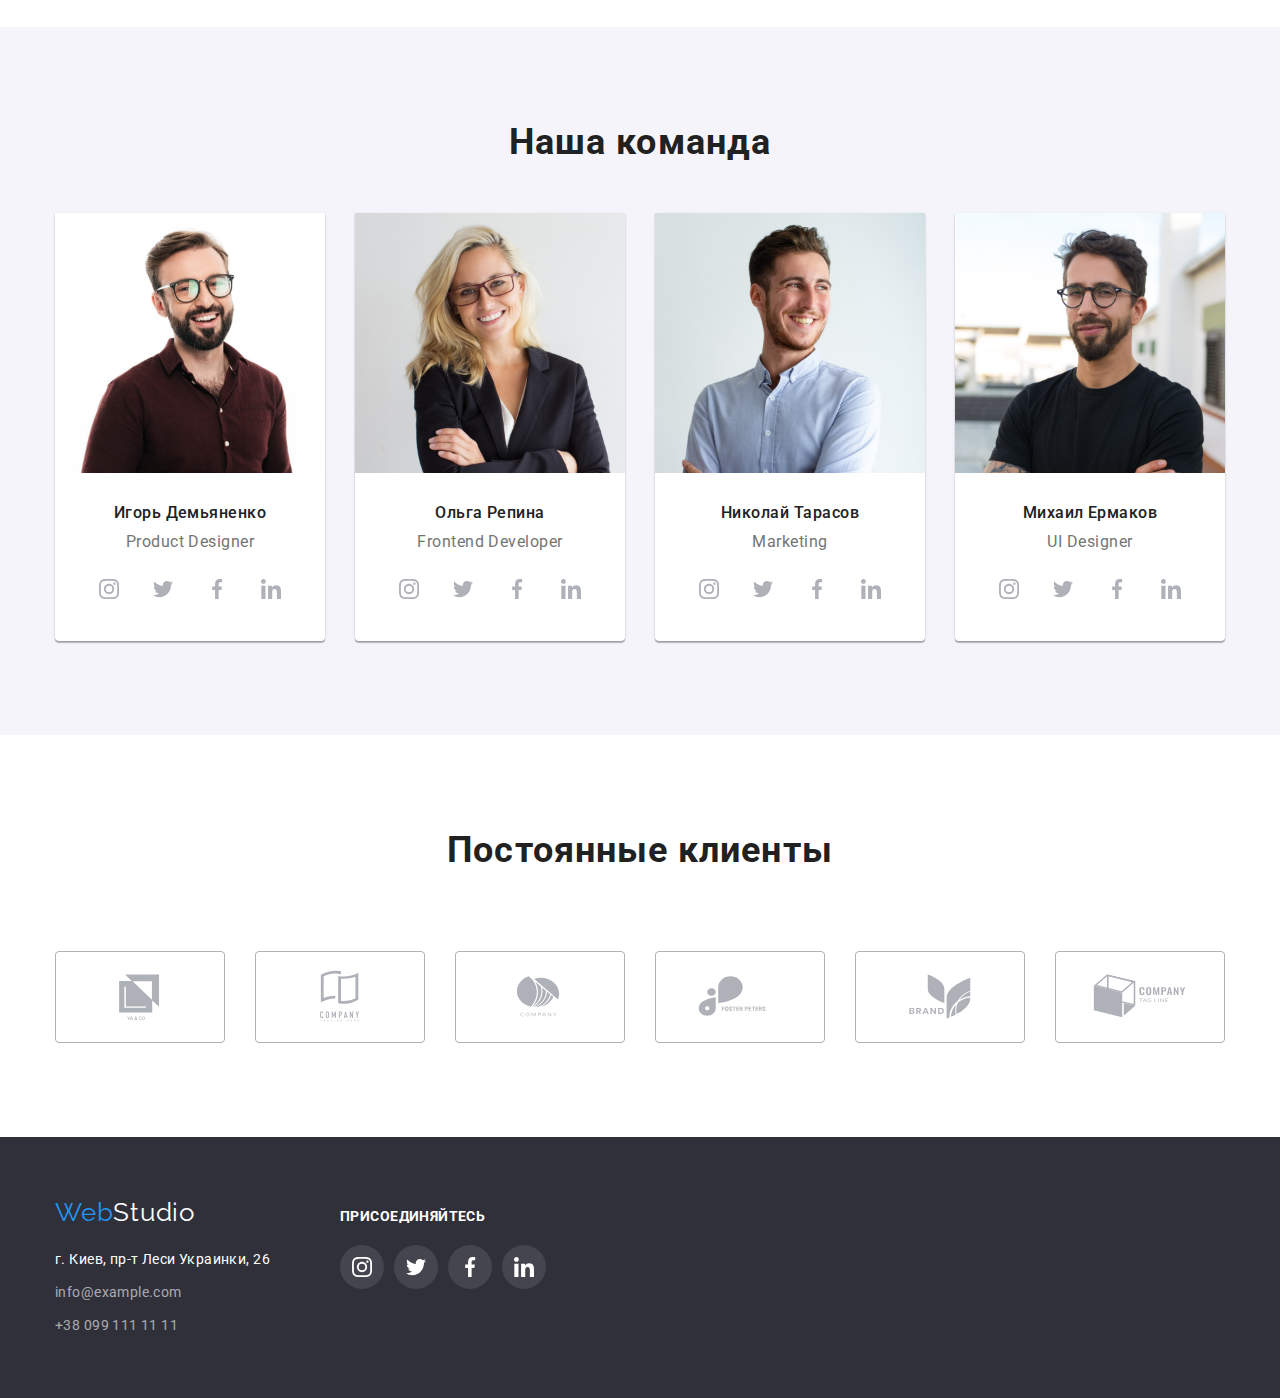
==== commit 6f5e343b: "Перенесено кінцевий результат із репозиторію goit-markup-hw-4-v2.0." ====
--- a/index.html
+++ b/index.html
@@ -76,7 +76,7 @@
             <li class="item">
               <div class="icon-card-set">
                 <svg class="features-icon" width="70" height="70">
-                  <use href="/images/icons.svg#icon-antenna"></use>
+                  <use href="./images/icons.svg#icon-antenna"></use>
                 </svg>
               </div>
 
@@ -174,7 +174,7 @@
                 <ul class="list social-icons">
                   <li class="social-icons-item">
                     <a href="" class="social-icons-link">
-                      <svg class="social-icons-svg">
+                      <svg class="social-icons-svg" width="20" height="20">
                         <use href="./images/icons.svg#icon-instagram"></use>
                       </svg>
                     </a>
@@ -182,7 +182,7 @@
 
                   <li class="social-icons-item">
                     <a href="" class="social-icons-link">
-                      <svg class="social-icons-svg">
+                      <svg class="social-icons-svg" width="20" height="20">
                         <use href="./images/icons.svg#icon-twitter"></use>
                       </svg>
                     </a>
@@ -190,7 +190,7 @@
 
                   <li class="social-icons-item">
                     <a href="" class="social-icons-link">
-                      <svg class="social-icons-svg">
+                      <svg class="social-icons-svg" width="20" height="20">
                         <use href="./images/icons.svg#icon-facebook"></use>
                       </svg>
                     </a>
@@ -198,7 +198,7 @@
 
                   <li class="social-icons-item">
                     <a href="" class="social-icons-link">
-                      <svg class="social-icons-svg">
+                      <svg class="social-icons-svg" width="20" height="20">
                         <use href="./images/icons.svg#icon-linkedin"></use>
                       </svg>
                     </a>
@@ -215,6 +215,39 @@
               <div class="content">
                 <h3 class="list2-h3">Ольга Репина</h3>
                 <p class="text2">Frontend Developer</p>
+                <ul class="list social-icons">
+                  <li class="social-icons-item">
+                    <a href="" class="social-icons-link">
+                      <svg class="social-icons-svg" width="20" height="20">
+                        <use href="./images/icons.svg#icon-instagram"></use>
+                      </svg>
+                    </a>
+                  </li>
+
+                  <li class="social-icons-item">
+                    <a href="" class="social-icons-link">
+                      <svg class="social-icons-svg" width="20" height="20">
+                        <use href="./images/icons.svg#icon-twitter"></use>
+                      </svg>
+                    </a>
+                  </li>
+
+                  <li class="social-icons-item">
+                    <a href="" class="social-icons-link">
+                      <svg class="social-icons-svg" width="20" height="20">
+                        <use href="./images/icons.svg#icon-facebook"></use>
+                      </svg>
+                    </a>
+                  </li>
+
+                  <li class="social-icons-item">
+                    <a href="" class="social-icons-link">
+                      <svg class="social-icons-svg" width="20" height="20">
+                        <use href="./images/icons.svg#icon-linkedin"></use>
+                      </svg>
+                    </a>
+                  </li>
+                </ul>
               </div>
             </li>
             <li class="item">
@@ -226,6 +259,39 @@
               <div class="content">
                 <h3 class="list2-h3">Николай Тарасов</h3>
                 <p class="text2">Marketing</p>
+                <ul class="list social-icons">
+                  <li class="social-icons-item">
+                    <a href="" class="social-icons-link">
+                      <svg class="social-icons-svg" width="20" height="20">
+                        <use href="./images/icons.svg#icon-instagram"></use>
+                      </svg>
+                    </a>
+                  </li>
+
+                  <li class="social-icons-item">
+                    <a href="" class="social-icons-link">
+                      <svg class="social-icons-svg" width="20" height="20">
+                        <use href="./images/icons.svg#icon-twitter"></use>
+                      </svg>
+                    </a>
+                  </li>
+
+                  <li class="social-icons-item">
+                    <a href="" class="social-icons-link">
+                      <svg class="social-icons-svg" width="20" height="20">
+                        <use href="./images/icons.svg#icon-facebook"></use>
+                      </svg>
+                    </a>
+                  </li>
+
+                  <li class="social-icons-item">
+                    <a href="" class="social-icons-link">
+                      <svg class="social-icons-svg" width="20" height="20">
+                        <use href="./images/icons.svg#icon-linkedin"></use>
+                      </svg>
+                    </a>
+                  </li>
+                </ul>
               </div>
             </li>
             <li class="item">
@@ -237,6 +303,39 @@
               <div class="content">
                 <h3 class="list2-h3">Михаил Ермаков</h3>
                 <p class="text2">UI Designer</p>
+                <ul class="list social-icons">
+                  <li class="social-icons-item">
+                    <a href="" class="social-icons-link">
+                      <svg class="social-icons-svg" width="20" height="20">
+                        <use href="./images/icons.svg#icon-instagram"></use>
+                      </svg>
+                    </a>
+                  </li>
+
+                  <li class="social-icons-item">
+                    <a href="" class="social-icons-link">
+                      <svg class="social-icons-svg" width="20" height="20">
+                        <use href="./images/icons.svg#icon-twitter"></use>
+                      </svg>
+                    </a>
+                  </li>
+
+                  <li class="social-icons-item">
+                    <a href="" class="social-icons-link">
+                      <svg class="social-icons-svg" width="20" height="20">
+                        <use href="./images/icons.svg#icon-facebook"></use>
+                      </svg>
+                    </a>
+                  </li>
+
+                  <li class="social-icons-item">
+                    <a href="" class="social-icons-link">
+                      <svg class="social-icons-svg" width="20" height="20">
+                        <use href="./images/icons.svg#icon-linkedin"></use>
+                      </svg>
+                    </a>
+                  </li>
+                </ul>
               </div>
             </li>
           </ul>
@@ -364,56 +463,35 @@
           <!-- Присоединяйтесь -->
           <div class="footer-social">
             <p class="footer-social-subscribe">Присоединяйтесь</p>
-            <ul class="list footer-social-list">
-              <li>
-                <a
-                  href="https://www.instagram.com/"
-                  target="_blank"
-                  rel="noopener nofollower"
-                  class="link social-network"
-                  aria-label="instagram"
-                >
-                  <svg class="network" width="20px" height="20px">
-                    <use href=""></use>
+            <ul class="list social-icons">
+              <li class="social-icons-item">
+                <a href="" class="footer-social-icons-link">
+                  <svg class="footer-social-icons-svg" width="20" height="20">
+                    <use href="./images/icons.svg#icon-instagram"></use>
                   </svg>
                 </a>
               </li>
-              <li>
-                <a
-                  href="https://www.twitter.com/"
-                  target="_blank"
-                  rel="noopener nofollower"
-                  class="link social-network"
-                  aria-label="instagram"
-                >
-                  <svg class="network" width="20px" height="20px">
-                    <use href=""></use>
+
+              <li class="social-icons-item">
+                <a href="" class="footer-social-icons-link">
+                  <svg class="footer-social-icons-svg" width="20" height="20">
+                    <use href="./images/icons.svg#icon-twitter"></use>
                   </svg>
                 </a>
               </li>
-              <li>
-                <a
-                  href="https://www.facebook.com/"
-                  target="_blank"
-                  rel="noopener nofollower"
-                  class="link social-network"
-                  aria-label="instagram"
-                >
-                  <svg class="network" width="20px" height="20px">
-                    <use href=""></use>
+
+              <li class="social-icons-item">
+                <a href="" class="footer-social-icons-link">
+                  <svg class="footer-social-icons-svg" width="20" height="20">
+                    <use href="./images/icons.svg#icon-facebook"></use>
                   </svg>
                 </a>
               </li>
-              <li>
-                <a
-                  href="https://www.linkedin.com/"
-                  target="_blank"
-                  rel="noopener nofollower"
-                  class="link social-network"
-                  aria-label="instagram"
-                >
-                  <svg class="network" width="20px" height="20px">
-                    <use href=""></use>
+
+              <li class="social-icons-item">
+                <a href="" class="footer-social-icons-link">
+                  <svg class="footer-social-icons-svg" width="20" height="20">
+                    <use href="./images/icons.svg#icon-linkedin"></use>
                   </svg>
                 </a>
               </li>
--- a/css/styles.css
+++ b/css/styles.css
@@ -13,6 +13,7 @@
 
   --border-header-box: #ececec;
   --icons-color: #afb1b8;
+  --footer-icons-color: #ffffff;
 
   --shadow-item-box: 0px 1px 3px rgba(0, 0, 0, 0.12),
     0px 1px 1px rgba(0, 0, 0, 0.14), 0px 2px 1px rgba(0, 0, 0, 0.2);
@@ -70,7 +71,7 @@
   margin-left: auto;
   margin-right: auto;
 
-  outline: 3px solid tomato;
+  /* outline: 3px solid tomato; */
 }
 
 .list {
@@ -209,14 +210,10 @@
 }
 
 .icon-envelope {
-  width: 16px;
-  height: 12px;
   fill: currentColor;
   margin-right: 10px;
 }
 .icon-smartphone {
-  width: 10px;
-  height: 16px;
   fill: currentColor;
   margin-right: 10px;
 }
@@ -437,19 +434,30 @@
   margin-bottom: 16px;
 }
 
+/* SOCIAL LINKS */
+
 .social-icons {
   display: flex;
   justify-content: center;
   align-items: center;
 }
-
-.social-icons-svg {
+/* 
+.social-icons-svg,
+.footer-social-icons-svg {
   width: 20px;
   height: 20px;
+} */
+
+.social-icons-svg {
   fill: var(--icons-color);
 }
 
-.social-icons-link {
+.footer-social-icons-svg {
+  fill: var(--footer-icons-color);
+}
+
+.social-icons-link,
+.footer-social-icons-link {
   display: flex;
   justify-content: center;
   align-items: center;
@@ -458,9 +466,33 @@
   border-radius: 50%;
 }
 
+.social-icons-link {
+  background-color: #ffffff;
+}
+
+.footer-social-icons-link {
+  background: rgba(255, 255, 255, 0.1);
+}
+
 .social-icons-item:not(:last-child) {
   margin-right: 10px;
 }
+
+.social-icons-link:hover,
+.social-icons-link:focus {
+  background: var(--accent-text-color);
+}
+
+.social-icons-link:hover .social-icons-svg,
+.social-icons-link:focus .social-icons-svg {
+  fill: var(--links-text-color);
+}
+
+.footer-social-icons-link:hover,
+.footer-social-icons-link:focus {
+  background: var(--accent-text-color);
+}
+
 /* ПОСТОЯННЫЕ КЛИЕНТЫ */
 
 .reg-customers {
@@ -590,18 +622,10 @@
   color: var(--links-text-color);
   margin-bottom: 20px;
 }
-
+/* 
 .footer-social-list {
   display: flex;
-}
-
-.social-network {
-  outline: 3px solid red;
-}
-
-.color {
-  color: var(--links-text-color);
-}
+} */
 
 /* ^^^^^^^^^^^^^^^^^ПОСТОЯННЫЕ КЛИЕНТЫ +++ СОЦСЕТИ - end *********************** */
 
@@ -697,3 +721,16 @@
   background: var(--main-white-bg-color);
   border: 1px solid #eeeeee;
 }
+
+.button-portfolio:hover,
+.button-portfolio:focus {
+  background: var(--accent-text-color);
+  color: var(--links-text-color);
+  box-shadow: 0px 3px 1px rgba(0, 0, 0, 0.1), 0px 1px 2px rgba(0, 0, 0, 0.08),
+    0px 2px 2px rgba(0, 0, 0, 0.12);
+  border-radius: 4px;
+}
+.our-projects > .item:hover {
+  box-shadow: 0px 1px 1px rgba(0, 0, 0, 0.12), 0px 4px 4px rgba(0, 0, 0, 0.06),
+    1px 4px 6px rgba(0, 0, 0, 0.16);
+}
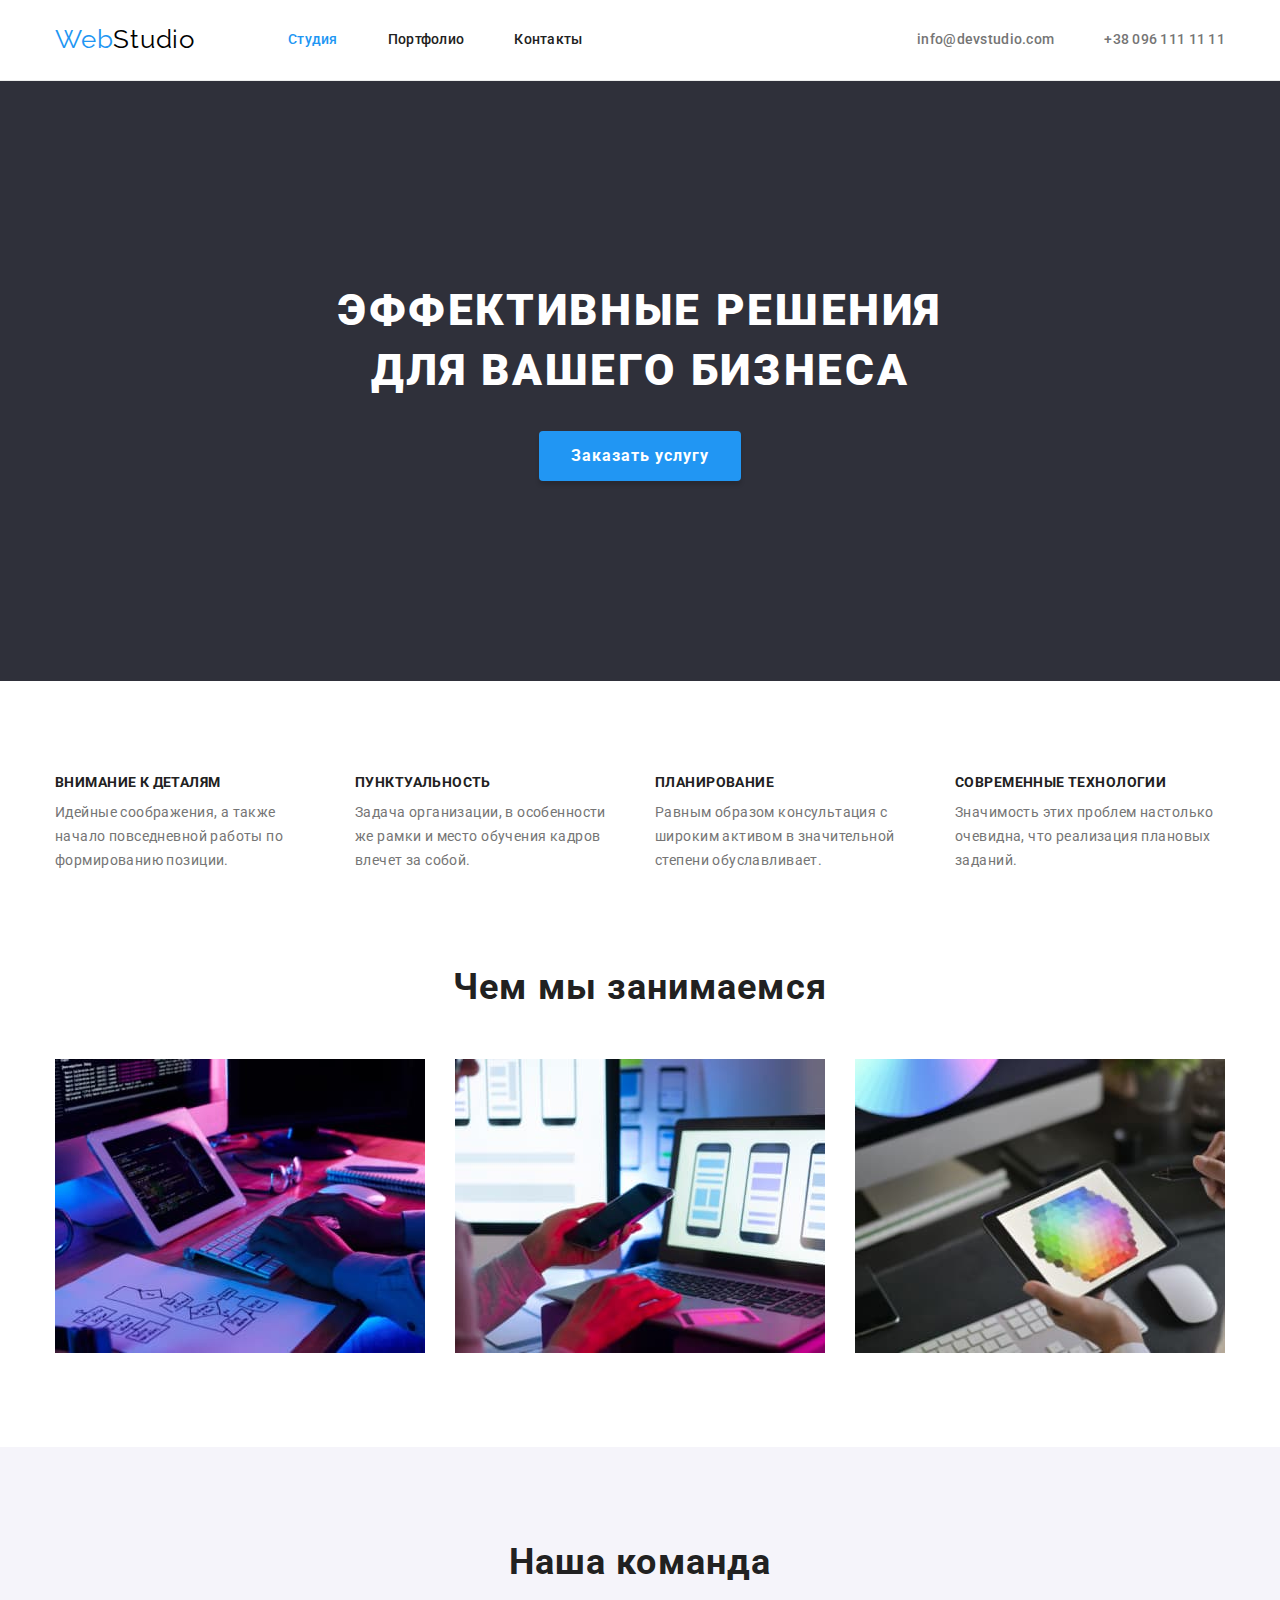
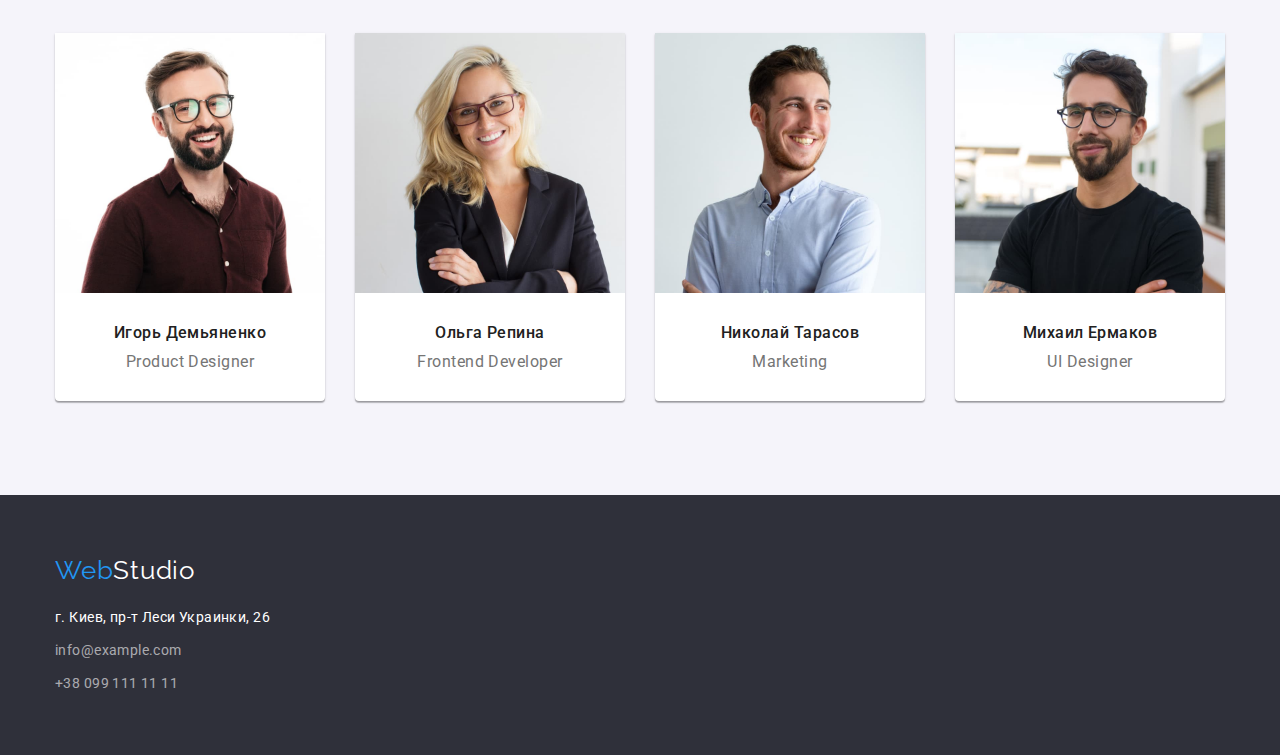
==== commit c6dcdad1: "Перенесено код із репозиторію goit-markup-hw-03." ====
--- a/index.html
+++ b/index.html
@@ -5,499 +5,151 @@
     <meta http-equiv="X-UA-Compatible" content="IE=edge" />
     <meta name="viewport" content="width=device-width, initial-scale=1.0" />
     <title>Main Page</title>
+    <link
+      rel="stylesheet"
+      href="https://cdnjs.cloudflare.com/ajax/libs/modern-normalize/1.0.0/modern-normalize.min.css"
+    />
     <link rel="preconnect" href="https://fonts.gstatic.com" />
+
     <link
       href="https://fonts.googleapis.com/css2?family=Raleway:wght@700&family=Roboto:wght@400;500;700;900&display=swap"
       rel="stylesheet"
     />
-    <link
-      rel="stylesheet"
-      href="https://cdnjs.cloudflare.com/ajax/libs/modern-normalize/1.0.0/modern-normalize.min.css"
-    />
+
     <link rel="stylesheet" href="./css/styles.css" />
   </head>
+
   <body>
-    <!-- Верхняя линия -->
-    <header class="nav-white-bg-cl header-page">
+    <!-- ВЕРХНЯЯ ЛИНИЯ -->
+    <header class="nav-header">
       <div class="container main-nav">
-        <a class="logo" href="index.html"
-          ><span lang="en" class="logo-part1-web">Web</span
-          ><span lang="en" class="logo-part2-studio">Studio</span></a
-        >
+        <a href="./index.html" class="link-logo-header" lang="en">Web<span class="sublogo-header">Studio</span></a>
+
         <nav>
           <ul class="list site-nav">
             <li class="item"><a class="link-nav current" href="">Студия</a></li>
-            <li class="item">
-              <a class="link-nav" href="./portfolio.html">Портфолио</a>
-            </li>
+            <li class="item"><a class="link-nav" href="./portfolio.html">Портфолио</a></li>
             <li class="item"><a class="link-nav" href="">Контакты</a></li>
           </ul>
         </nav>
 
         <ul class="list list-contact">
-          <li class="item cont-item">
-            <a class="link-header" href="mailto:info@devstudio.com">
-              <svg class="icon-envelope" width="16" height="12">
-                <use href="./images/icons.svg#icon-envelope"></use>
-              </svg>
-              info@devstudio.com</a
-            >
-          </li>
-
-          <li class="item cont-item">
-            <a class="link-header" href="tel:+380961111111">
-              <svg class="icon-smartphone" width="10" height="16">
-                <use href="./images/icons.svg#icon-smartphone"></use>
-              </svg>
-              +38 096 111 11 11</a
-            >
-          </li>
+          <li class="item"><a class="link-header" href="mailto:info@devstudio.com">info@devstudio.com</a></li>
+          <li class="item"><a class="link-header" href="tel:+380961111111">+38 096 111 11 11</a></li>
         </ul>
       </div>
     </header>
 
     <main>
-      <!-- Шапка - Герой -->
-      <section class="section-hero hero-dark-bg-cl">
+      <!-- ШАПКА - ГЕРОЙ  -->
+      <section class="hero-section">
         <div class="container">
-          <h1 class="hero-title1-h1">
-            Эффективные решения<br /><span class="white-space"
-              >для вашего бизнеса</span
-            >
-          </h1>
-          <button class="button1" type="button">Заказать услугу</button>
+          <h1 class="hero-title">Эффективные решения для вашего бизнеса</h1>
+          <button class="studio-button" type="button">Заказать услугу</button>
         </div>
       </section>
-      <!-- Особенности -->
-      <section class="section">
+
+      <!-- ОСОБЕННОСТИ -->
+      <section class="features-section">
         <div class="container">
-          <h2 class="title2-hidden-h2">Особенности</h2>
+          <h2 class="visually-hidden">Особенности</h2>
           <ul class="list card-set">
             <li class="item">
-              <div class="icon-card-set">
-                <svg class="features-icon" width="70" height="70">
-                  <use href="./images/icons.svg#icon-antenna"></use>
-                </svg>
-              </div>
-
-              <h3 class="list1-h3">Внимание к деталям</h3>
-              <p class="text1">
-                Идейные соображения, а также начало повседневной работы по
-                формированию позиции.
+              <h3 class="features-list-title">Внимание к деталям</h3>
+              <p class="features-text">
+                Идейные соображения, а также начало повседневной работы по формированию позиции.
               </p>
             </li>
-
             <li class="item">
-              <div class="icon-card-set">
-                <svg class="features-icon" width="70" height="70">
-                  <use href="./images/icons.svg#icon-clock"></use>
-                </svg>
-              </div>
-              <h3 class="list1-h3">Пунктуальность</h3>
-              <p class="text1">
-                Задача организации, в особенности же рамки и место обучения
-                кадров влечет за собой.
+              <h3 class="features-list-title">Пунктуальность</h3>
+              <p class="features-text">
+                Задача организации, в особенности же рамки и место обучения кадров влечет за собой.
               </p>
             </li>
-
             <li class="item">
-              <div class="icon-card-set">
-                <svg class="features-icon" width="70" height="70">
-                  <use href="./images/icons.svg#icon-diagram"></use>
-                </svg>
-              </div>
-              <h3 class="list1-h3">Планирование</h3>
-              <p class="text1">
-                Равным образом консультация с широким активом в значительной
-                степени обуславливает.
+              <h3 class="features-list-title">Планирование</h3>
+              <p class="features-text">
+                Равным образом консультация с широким активом в значительной степени обуславливает.
               </p>
             </li>
-
             <li class="item">
-              <div class="icon-card-set">
-                <svg class="features-icon" width="70" height="70">
-                  <use href="./images/icons.svg#icon-astronaut"></use>
-                </svg>
-              </div>
-              <h3 class="list1-h3">Современные технологии</h3>
-              <p class="text1">
-                Значимость этих проблем настолько очевидна, что реализация
-                плановых заданий.
-              </p>
+              <h3 class="features-list-title">Современные технологии</h3>
+              <p class="features-text">Значимость этих проблем настолько очевидна, что реализация плановых заданий.</p>
             </li>
           </ul>
         </div>
       </section>
-      <!-- Чем мы занимаемся -->
-      <section class="section section-work">
+
+      <!-- ЧЕМ МЫ ЗАНИМАЕМСЯ -->
+      <section class="work-section">
         <div class="container">
-          <h2 class="title2-h2">Чем мы занимаемся</h2>
+          <h2 class="work-title">Чем мы занимаемся</h2>
           <ul class="list our-works">
             <li class="item">
-              <img
-                src="./images/about/box1.jpg"
-                alt="Пишем программы"
-                width="370"
-              />
+              <img src="./images/about/box1.jpg" alt="Пишем программы" width="370" />
             </li>
             <li class="item">
-              <img
-                src="./images/about/box2.jpg"
-                alt="Тестируем программы"
-                width="370"
-              />
+              <img src="./images/about/box2.jpg" alt="Тестируем программы" width="370" />
             </li>
             <li class="item">
-              <img
-                src="./images/about/box3.jpg"
-                alt="Внедряем программы в эксплуатацию"
-                width="370"
-              />
+              <img src="./images/about/box3.jpg" alt="Внедряем программы в эксплуатацию" width="370" />
             </li>
           </ul>
         </div>
       </section>
-      <!-- Наша команда -->
-      <section class="section team section-our-team">
+
+      <!-- НАША КОМАНДА -->
+      <section class="team-section">
         <div class="container">
-          <h2 class="title2-h2">Наша команда</h2>
+          <h2 class="team-title">Наша команда</h2>
           <ul class="list our-team">
             <li class="item">
-              <img
-                src="./images/team/product_designer_igor.jpg"
-                alt="Игорь Демьяненко Product Designer"
-                width="270"
-              />
+              <img src="./images/team/product_designer_igor.jpg" alt="Игорь Демьяненко Product Designer" width="270" />
               <div class="content">
-                <h3 class="list2-h3">Игорь Демьяненкo</h3>
-                <p class="text2">Product Designer</p>
-                <ul class="list social-icons">
-                  <li class="social-icons-item">
-                    <a href="" class="social-icons-link">
-                      <svg class="social-icons-svg" width="20" height="20">
-                        <use href="./images/icons.svg#icon-instagram"></use>
-                      </svg>
-                    </a>
-                  </li>
-
-                  <li class="social-icons-item">
-                    <a href="" class="social-icons-link">
-                      <svg class="social-icons-svg" width="20" height="20">
-                        <use href="./images/icons.svg#icon-twitter"></use>
-                      </svg>
-                    </a>
-                  </li>
-
-                  <li class="social-icons-item">
-                    <a href="" class="social-icons-link">
-                      <svg class="social-icons-svg" width="20" height="20">
-                        <use href="./images/icons.svg#icon-facebook"></use>
-                      </svg>
-                    </a>
-                  </li>
-
-                  <li class="social-icons-item">
-                    <a href="" class="social-icons-link">
-                      <svg class="social-icons-svg" width="20" height="20">
-                        <use href="./images/icons.svg#icon-linkedin"></use>
-                      </svg>
-                    </a>
-                  </li>
-                </ul>
+                <h3 class="team-title-list">Игорь Демьяненкo</h3>
+                <p class="team-text">Product Designer</p>
               </div>
             </li>
             <li class="item">
-              <img
-                src="./images/team/frontend_developer_olga.jpg"
-                alt="Ольга Репина Frontend Developer"
-                width="270"
-              />
+              <img src="./images/team/frontend_developer_olga.jpg" alt="Ольга Репина Frontend Developer" width="270" />
               <div class="content">
-                <h3 class="list2-h3">Ольга Репина</h3>
-                <p class="text2">Frontend Developer</p>
-                <ul class="list social-icons">
-                  <li class="social-icons-item">
-                    <a href="" class="social-icons-link">
-                      <svg class="social-icons-svg" width="20" height="20">
-                        <use href="./images/icons.svg#icon-instagram"></use>
-                      </svg>
-                    </a>
-                  </li>
-
-                  <li class="social-icons-item">
-                    <a href="" class="social-icons-link">
-                      <svg class="social-icons-svg" width="20" height="20">
-                        <use href="./images/icons.svg#icon-twitter"></use>
-                      </svg>
-                    </a>
-                  </li>
-
-                  <li class="social-icons-item">
-                    <a href="" class="social-icons-link">
-                      <svg class="social-icons-svg" width="20" height="20">
-                        <use href="./images/icons.svg#icon-facebook"></use>
-                      </svg>
-                    </a>
-                  </li>
-
-                  <li class="social-icons-item">
-                    <a href="" class="social-icons-link">
-                      <svg class="social-icons-svg" width="20" height="20">
-                        <use href="./images/icons.svg#icon-linkedin"></use>
-                      </svg>
-                    </a>
-                  </li>
-                </ul>
+                <h3 class="team-title-list">Ольга Репина</h3>
+                <p class="team-text">Frontend Developer</p>
               </div>
             </li>
             <li class="item">
-              <img
-                src="./images/team/marketing_nikolay.jpg"
-                alt="Николай Тарасов Marketing"
-                width="270"
-              />
+              <img src="./images/team/marketing_nikolay.jpg" alt="Николай Тарасов Marketing" width="270" />
               <div class="content">
-                <h3 class="list2-h3">Николай Тарасов</h3>
-                <p class="text2">Marketing</p>
-                <ul class="list social-icons">
-                  <li class="social-icons-item">
-                    <a href="" class="social-icons-link">
-                      <svg class="social-icons-svg" width="20" height="20">
-                        <use href="./images/icons.svg#icon-instagram"></use>
-                      </svg>
-                    </a>
-                  </li>
-
-                  <li class="social-icons-item">
-                    <a href="" class="social-icons-link">
-                      <svg class="social-icons-svg" width="20" height="20">
-                        <use href="./images/icons.svg#icon-twitter"></use>
-                      </svg>
-                    </a>
-                  </li>
-
-                  <li class="social-icons-item">
-                    <a href="" class="social-icons-link">
-                      <svg class="social-icons-svg" width="20" height="20">
-                        <use href="./images/icons.svg#icon-facebook"></use>
-                      </svg>
-                    </a>
-                  </li>
-
-                  <li class="social-icons-item">
-                    <a href="" class="social-icons-link">
-                      <svg class="social-icons-svg" width="20" height="20">
-                        <use href="./images/icons.svg#icon-linkedin"></use>
-                      </svg>
-                    </a>
-                  </li>
-                </ul>
+                <h3 class="team-title-list">Николай Тарасов</h3>
+                <p class="team-text">Marketing</p>
               </div>
             </li>
             <li class="item">
-              <img
-                src="./images/team/ui_designer_mihail.jpg"
-                alt="Михаил Ермаков UI Designer"
-                width="270"
-              />
+              <img src="./images/team/ui_designer_mihail.jpg" alt="Михаил Ермаков UI Designer" width="270" />
               <div class="content">
-                <h3 class="list2-h3">Михаил Ермаков</h3>
-                <p class="text2">UI Designer</p>
-                <ul class="list social-icons">
-                  <li class="social-icons-item">
-                    <a href="" class="social-icons-link">
-                      <svg class="social-icons-svg" width="20" height="20">
-                        <use href="./images/icons.svg#icon-instagram"></use>
-                      </svg>
-                    </a>
-                  </li>
-
-                  <li class="social-icons-item">
-                    <a href="" class="social-icons-link">
-                      <svg class="social-icons-svg" width="20" height="20">
-                        <use href="./images/icons.svg#icon-twitter"></use>
-                      </svg>
-                    </a>
-                  </li>
-
-                  <li class="social-icons-item">
-                    <a href="" class="social-icons-link">
-                      <svg class="social-icons-svg" width="20" height="20">
-                        <use href="./images/icons.svg#icon-facebook"></use>
-                      </svg>
-                    </a>
-                  </li>
-
-                  <li class="social-icons-item">
-                    <a href="" class="social-icons-link">
-                      <svg class="social-icons-svg" width="20" height="20">
-                        <use href="./images/icons.svg#icon-linkedin"></use>
-                      </svg>
-                    </a>
-                  </li>
-                </ul>
+                <h3 class="team-title-list">Михаил Ермаков</h3>
+                <p class="team-text">UI Designer</p>
               </div>
             </li>
           </ul>
         </div>
       </section>
-      <!-- Постоянные клиенты -->
-      <section class="section reg-customers">
-        <div class="container">
-          <h2 class="title2-h2">Постоянные клиенты</h2>
-          <ul class="list set-customers">
-            <li class="item">
-              <a
-                href=""
-                class="logo-customers"
-                target="_blank"
-                rel="noopener noreferrer"
-              >
-                <svg class="icon-Logo" width="106" height="60">
-                  <use href="./images/icons.svg#icon-Logo-1"></use>
-                </svg>
-              </a>
-            </li>
-
-            <li class="item">
-              <a
-                href=""
-                class="logo-customers"
-                target="_blank"
-                rel="noopener noreferrer"
-              >
-                <svg class="icon-Logo" width="106" height="60">
-                  <use href="./images/icons.svg#icon-Logo-2"></use>
-                </svg>
-              </a>
-            </li>
-
-            <li class="item">
-              <a
-                href=""
-                class="logo-customers"
-                target="_blank"
-                rel="noopener noreferrer"
-              >
-                <svg class="icon-Logo" width="106" height="60">
-                  <use href="./images/icons.svg#icon-Logo-3"></use>
-                </svg>
-              </a>
-            </li>
-
-            <li class="item">
-              <a
-                href=""
-                class="logo-customers"
-                target="_blank"
-                rel="noopener noreferrer"
-              >
-                <svg class="icon-Logo" width="106" height="60">
-                  <use href="./images/icons.svg#icon-Logo-4"></use>
-                </svg>
-              </a>
-            </li>
-
-            <li class="item">
-              <a
-                href=""
-                class="logo-customers"
-                target="_blank"
-                rel="noopener noreferrer"
-              >
-                <svg class="icon-Logo" width="106" height="60">
-                  <use href="./images/icons.svg#icon-Logo-5"></use>
-                </svg>
-              </a>
-            </li>
-
-            <li class="item">
-              <a
-                href=""
-                class="logo-customers"
-                target="_blank"
-                rel="noopener noreferrer"
-              >
-                <svg class="icon-Logo" width="106" height="60">
-                  <use href="./images/icons.svg#icon-Logo-6"></use>
-                </svg>
-              </a>
-            </li>
-          </ul>
-        </div>
-      </section>
     </main>
-
-    <!-- Подвал -->
+    <!-- ПОДВАЛ -->
     <footer class="footer">
       <div class="container">
-        <div class="footer-row">
-          <div class="footer-address">
-            <a class="footer-logo" href="index.html"
-              ><span lang="en" class="footer-logo-web">Web</span
-              ><span lang="en" class="footer-logo-studio">Studio</span></a
-            >
-            <address>
-              <ul class="list">
-                <li class="item">
-                  <a
-                    class="address-link"
-                    href="https://goo.gl/maps/Poxogy9ZwxsRHQay8"
-                    target="_blank"
-                    >г. Киев, пр-т Леси Украинки, 26</a
-                  >
-                </li>
-                <li class="item">
-                  <a class="link-footer" href="mailto:info@example.com"
-                    >info@example.com</a
-                  >
-                </li>
-                <li class="item">
-                  <a class="link-footer" href="tel:+380991111111"
-                    >+38 099 111 11 11</a
-                  >
-                </li>
-              </ul>
-            </address>
-          </div>
-          <!-- Присоединяйтесь -->
-          <div class="footer-social">
-            <p class="footer-social-subscribe">Присоединяйтесь</p>
-            <ul class="list social-icons">
-              <li class="social-icons-item">
-                <a href="" class="footer-social-icons-link">
-                  <svg class="footer-social-icons-svg" width="20" height="20">
-                    <use href="./images/icons.svg#icon-instagram"></use>
-                  </svg>
-                </a>
-              </li>
-
-              <li class="social-icons-item">
-                <a href="" class="footer-social-icons-link">
-                  <svg class="footer-social-icons-svg" width="20" height="20">
-                    <use href="./images/icons.svg#icon-twitter"></use>
-                  </svg>
-                </a>
-              </li>
-
-              <li class="social-icons-item">
-                <a href="" class="footer-social-icons-link">
-                  <svg class="footer-social-icons-svg" width="20" height="20">
-                    <use href="./images/icons.svg#icon-facebook"></use>
-                  </svg>
-                </a>
-              </li>
-
-              <li class="social-icons-item">
-                <a href="" class="footer-social-icons-link">
-                  <svg class="footer-social-icons-svg" width="20" height="20">
-                    <use href="./images/icons.svg#icon-linkedin"></use>
-                  </svg>
-                </a>
-              </li>
-            </ul>
-          </div>
-        </div>
+        <a href="./index.html" class="link-logo-footer" lang="en">Web<span class="sublogo-footer">Studio</span></a>
+        <address>
+          <ul class="list">
+            <li class="item">
+              <a class="link-address" href="https://goo.gl/maps/Poxogy9ZwxsRHQay8" target="_blank"
+                >г. Киев, пр-т Леси Украинки, 26</a
+              >
+            </li>
+            <li class="item"><a class="link-footer" href="mailto:info@example.com">info@example.com</a></li>
+            <li class="item"><a class="link-footer" href="tel:+380991111111">+38 099 111 11 11</a></li>
+          </ul>
+        </address>
       </div>
     </footer>
   </body>
--- a/css/styles.css
+++ b/css/styles.css
@@ -1,22 +1,17 @@
 :root {
-  --main-text-color: #212121;
-  --alt-text-color: #757575;
-  --logo-text-color: #000000;
-  --links-text-color: #ffffff;
-  --secondary-text-color: rgba(255, 255, 255, 0.6);
-  --accent-text-color: #2196f3;
-
-  --main-white-bg-color: #ffffff;
-  --first-dark-bg-color: #2f303a;
-  --second-light-bg-color: #f5f4fa;
-  --third-light-bg-color: #e5e5e5;
+  --main-text-cl: #757575;
+  --title-text-cl: #212121;
+  --logo-text-cl: #000000;
+  --alt-text-cl: #ffffff;
+  --secondary-text-cl: rgba(255, 255, 255, 0.6);
+  --accent-cl: #2196f3;
+
+  --primary-bg-cl: #ffffff;
+  --accent-bg-cl: #f5f4fa;
+  --black-bg-cl: #2f303a;
 
   --border-header-box: #ececec;
-  --icons-color: #afb1b8;
-  --footer-icons-color: #ffffff;
-
-  --shadow-item-box: 0px 1px 3px rgba(0, 0, 0, 0.12),
-    0px 1px 1px rgba(0, 0, 0, 0.14), 0px 2px 1px rgba(0, 0, 0, 0.2);
+  --shadow-item-box: 0px 1px 3px rgba(0, 0, 0, 0.12), 0px 1px 1px rgba(0, 0, 0, 0.14), 0px 2px 1px rgba(0, 0, 0, 0.2);
 
   --padding-section: 94px;
   --margin-left-li: 30px;
@@ -31,7 +26,8 @@
   /* font-size: 14px;
   line-height: 1.71; */
   letter-spacing: 0.03em;
-  color: var(--main-text-color);
+  color: var(--main-text-cl);
+  background-color: var(--primary-bg-cl);
 }
 
 html {
@@ -39,7 +35,7 @@
 }
 
 *,
-*::before,
+*::after,
 *::before {
   box-sizing: inherit;
   padding: 0;
@@ -56,13 +52,15 @@
   margin: 0;
 }
 
+.list {
+  list-style: none;
+}
+
 img {
   display: block;
   max-width: 100%;
   height: auto;
 }
-
-/* НАВИГАЦИЯ - HEADER */
 
 .container {
   width: 1200px;
@@ -70,17 +68,12 @@
   padding-right: 15px;
   margin-left: auto;
   margin-right: auto;
-
-  /* outline: 3px solid tomato; */
-}
-
-.list {
-  list-style: none;
-  padding: 0;
-  margin: 0;
-}
-
-.header-page {
+  /* outline: 1px solid red; */
+}
+
+/* ВЕРХНЯЯ ЛИНИЯ - HEADER */
+.nav-header {
+  background-color: var(--primary-bg-cl);
   border-bottom: 1px solid var(--border-header-box);
 }
 
@@ -91,18 +84,16 @@
 
 .site-nav {
   display: flex;
-  /* margin-left: 93px; */
+  margin-left: 93px;
   align-items: center;
 }
 
 /* 1-й спосіб відступу елементів один від одного */
-
 /* .site-nav .item:not(:last-child) {
   margin-right: 50px;
 } */
 
 /* 2-й спосіб відступу елементів один від одного */
-
 .site-nav .item + .item {
   margin-left: 50px;
 }
@@ -120,16 +111,14 @@
 }
 
 /* 1-й спосіб відступу елементів один від одного */
-
 /* .list-contact .item:not(:last-child) {
   margin-right: 50px;
 } */
 
 /* 2-й спосіб відступу елементів один від одного */
-
-/* .list-contact .cont-item + .cont-item {
-  margin-left: 50px; 
-}*/
+.list-contact .item + .item {
+  margin-left: 50px;
+}
 
 .list-contact .link-header {
   display: block;
@@ -137,113 +126,61 @@
   padding-bottom: 32px;
 }
 
-.logo {
+.link-logo-header {
   font-family: var(--logo-font);
   font-size: 26px;
   line-height: 1.19;
   letter-spacing: 0.03em;
   text-decoration: none;
+  color: var(--accent-cl);
   padding-top: 24px;
   padding-bottom: 25px;
-  margin-right: 93px;
-  display: flex;
-  align-items: center;
-}
-
-.logo-part1-web {
-  color: var(--accent-text-color);
-}
-
-.logo-part2-studio {
-  color: var(--logo-text-color);
-}
-
-.nav-white-bg-cl {
-  background-color: var(--main-white-bg-color);
-}
-
-.link-nav {
+}
+
+.sublogo-header {
+  color: var(--logo-text-cl);
+}
+
+.sublogo-footer {
+  color: var(--alt-text-cl);
+}
+
+.link-nav,
+.link-header {
   font-weight: 500;
   font-size: 14px;
   line-height: 1.14;
   letter-spacing: 0.02em;
-  color: inherit;
+  color: var(--title-text-cl);
   text-decoration: none;
 }
 
+.link-header {
+  color: var(--main-text-cl);
+}
+
 .link-nav:hover,
-.link-nav:focus {
-  color: var(--accent-text-color);
-}
-
-.list .link-nav.current {
-  color: var(--accent-text-color);
-}
-
+.link-nav:focus,
 .link-header:hover,
 .link-header:focus {
-  color: var(--accent-text-color);
-}
-
-.list-contact .cont-item + .cont-item {
-  margin-left: 30px;
-}
-
-.list-contact .link-header {
-  display: flex;
-  align-items: center;
-  font-weight: 500;
-  font-size: 14px;
-  line-height: 1.14;
-  letter-spacing: 0.02em;
-  color: var(--alt-text-color);
-  text-decoration: none;
-}
-
-.link-header:hover,
-.link-header:focus {
-  color: var(--accent-text-color);
-}
-
-.contacts-icon {
-  margin-right: 10px;
-}
-
-.icon-envelope {
-  fill: currentColor;
-  margin-right: 10px;
-}
-.icon-smartphone {
-  fill: currentColor;
-  margin-right: 10px;
-}
-
-/* HERO */
-
-.section-hero {
-  background: var(--first-dark-bg-color);
+  color: var(--accent-cl);
+}
+
+.list .link-nav.current {
+  color: var(--accent-cl);
+}
+
+/* ШАПКА - ГЕРОЙ -HERO */
+.hero-section {
+  background-color: var(--black-bg-cl);
   padding-top: 200px;
   padding-bottom: 200px;
-  max-width: 1600px;
-  /* height: 600px; */
+}
+
+.hero-title {
+  max-width: 692px;
   margin-left: auto;
   margin-right: auto;
-  background-image: linear-gradient(
-      to right,
-      rgba(47, 48, 58, 0.4),
-      rgba(47, 48, 58, 0.4)
-    ),
-    url(../images/hero/hero-img-1.jpg);
-  background-repeat: no-repeat;
-  background-size: cover;
-  background-position: center;
-}
-
-.hero-dark-bg-cl {
-  background-color: var(--first-dark-bg-color);
-}
-
-.hero-title1-h1 {
   margin-bottom: 30px;
 
   font-weight: 900;
@@ -252,14 +189,11 @@
   text-align: center;
   letter-spacing: 0.06em;
   text-transform: uppercase;
-  color: var(--links-text-color);
-}
-
-.white-space {
-  white-space: nowrap;
-}
-
-.button1 {
+  color: var(--alt-text-cl);
+}
+
+.studio-button {
+  font-family: inherit;
   font-weight: 700;
   font-size: 16px;
   line-height: 1.88;
@@ -267,8 +201,8 @@
   align-items: center;
   text-align: center;
   letter-spacing: 0.06em;
-  color: var(--links-text-color);
-  background-color: var(--accent-text-color);
+  color: var(--alt-text-cl);
+  background-color: var(--accent-cl);
   cursor: pointer;
 
   padding: 10px 32px;
@@ -276,14 +210,12 @@
   margin-right: auto;
   border: none;
   border-radius: 4px;
-  min-width: 200px;
   box-shadow: 0px 4px 4px rgba(0, 0, 0, 0.15);
 }
 
-/* ОСОБЕННОСТИ - FEATURE*/
-
-.title2-hidden-h2,
-.title1-hidden-h1 {
+/* ОСОБЕННОСТИ - FEATURE */
+
+.visually-hidden {
   position: absolute !important;
   clip: rect(1px 1px 1px 1px);
   clip: rect(1px, 1px, 1px, 1px);
@@ -294,20 +226,22 @@
   overflow: hidden;
 }
 
-.list1-h3 {
+.features-list-title {
   margin-bottom: 10px;
   font-weight: 700;
   font-size: 14px;
   line-height: 1.14;
   letter-spacing: 0.03em;
+  color: var(--title-text-cl);
   text-transform: uppercase;
 }
-.text1 {
+
+.features-text {
   font-weight: 400;
   font-size: 14px;
   line-height: 1.71;
   letter-spacing: 0.03em;
-  color: var(--alt-text-color);
+  color: var(--main-text-cl);
 }
 
 .card-set {
@@ -319,30 +253,26 @@
 .card-set > .item {
   flex-basis: calc(100% / 4 - var(--margin-left-li));
   margin-left: var(--margin-left-li);
-  margin-top: var(--margin-left-li);
-}
-
-.icon-card-set {
-  display: flex;
-  justify-content: center;
-  align-items: center;
-  width: 270px;
-  height: 120px;
-  background-color: var(--second-light-bg-color);
-  border-radius: 4px;
-  margin-bottom: 30px;
-}
-
-/* .features-icon {
-  width: 70px;
-  height: 70px;
-} */
-
-.section {
+}
+
+.features-section {
   padding-top: var(--padding-section);
-}
-
-/* ЧЕМ МЫ ЗАНИМАЕМСЯ - SECTION-WORK */
+  padding-bottom: var(--padding-section);
+}
+
+/* ЧЕМ МЫ ЗАНИМАЕМСЯ - WORK SECTION */
+
+.work-title,
+.team-title {
+  margin-bottom: 50px;
+
+  font-weight: 700;
+  font-size: 36px;
+  line-height: 1.17;
+  text-align: center;
+  letter-spacing: 0.03em;
+  color: var(--title-text-cl);
+}
 
 .our-works {
   padding: 0;
@@ -358,30 +288,41 @@
   margin-left: var(--margin-left-li);
   margin-top: var(--margin-left-li);
 }
-
-.section-work {
+.work-section {
   padding-bottom: var(--padding-section);
 }
 
-.title2-h2 {
-  margin-bottom: 50px;
-
-  font-weight: 700;
-  font-size: 36px;
-  line-height: 1.17;
-  text-align: center;
-  letter-spacing: 0.03em;
-  color: var(--main-text-color);
-}
-
 /* НАША КОМАНДА - OUR TEAM */
-
-.section-our-team {
-  background-color: var(--second-light-bg-color);
-}
-
-.team {
+.team-section {
+  background-color: var(--accent-bg-cl);
+  padding-top: var(--padding-section);
   padding-bottom: var(--padding-section);
+}
+
+.content {
+  padding-top: 30px;
+  padding-bottom: 30px;
+  padding-left: 32px;
+  padding-right: 32px;
+}
+
+.team-title-list {
+  margin-bottom: 10px;
+
+  font-weight: 500;
+  font-size: 16px;
+  line-height: 1.19;
+  text-align: center;
+  letter-spacing: 0.03em;
+  color: var(--title-text-cl);
+}
+
+.team-text {
+  font-size: 16px;
+  line-height: 1.19;
+  text-align: center;
+  letter-spacing: 0.03em;
+  color: var(--main-text-cl);
 }
 
 .our-team {
@@ -399,197 +340,45 @@
   margin-left: var(--margin-left-li);
   margin-top: var(--margin-left-li);
 
-  background: var(--main-white-bg-color);
+  background: var(--primary-bg-cl);
   box-shadow: var(--shadow-item-box);
   border-radius: 0px 0px 4px 4px;
   overflow: hidden;
-
-  box-shadow: 0px 1px 3px rgba(0, 0, 0, 0.12), 0px 1px 1px rgba(0, 0, 0, 0.14),
-    0px 2px 1px rgba(0, 0, 0, 0.2);
-  border-radius: 0px 0px 4px 4px;
-}
-
-.content {
-  padding-top: 30px;
-  padding-bottom: 30px;
-}
-
-.list2-h3 {
-  margin-bottom: 10px;
-
-  font-weight: 500;
-  font-size: 16px;
-  line-height: 1.19;
-  text-align: center;
-  letter-spacing: 0.03em;
-  color: var(--main-text-color);
-}
-
-.text2 {
-  font-size: 16px;
-  line-height: 1.19;
-  text-align: center;
-  letter-spacing: 0.03em;
-  color: var(--alt-text-color);
-  margin-bottom: 16px;
-}
-
-/* SOCIAL LINKS */
-
-.social-icons {
-  display: flex;
-  justify-content: center;
-  align-items: center;
-}
-/* 
-.social-icons-svg,
-.footer-social-icons-svg {
-  width: 20px;
-  height: 20px;
-} */
-
-.social-icons-svg {
-  fill: var(--icons-color);
-}
-
-.footer-social-icons-svg {
-  fill: var(--footer-icons-color);
-}
-
-.social-icons-link,
-.footer-social-icons-link {
-  display: flex;
-  justify-content: center;
-  align-items: center;
-  width: 44px;
-  height: 44px;
-  border-radius: 50%;
-}
-
-.social-icons-link {
-  background-color: #ffffff;
-}
-
-.footer-social-icons-link {
-  background: rgba(255, 255, 255, 0.1);
-}
-
-.social-icons-item:not(:last-child) {
-  margin-right: 10px;
-}
-
-.social-icons-link:hover,
-.social-icons-link:focus {
-  background: var(--accent-text-color);
-}
-
-.social-icons-link:hover .social-icons-svg,
-.social-icons-link:focus .social-icons-svg {
-  fill: var(--links-text-color);
-}
-
-.footer-social-icons-link:hover,
-.footer-social-icons-link:focus {
-  background: var(--accent-text-color);
-}
-
-/* ПОСТОЯННЫЕ КЛИЕНТЫ */
-
-.reg-customers {
-  padding-bottom: var(--padding-section);
-}
-
-.logo-customers {
-  display: flex;
-  align-items: center;
-  justify-content: center;
-  border: 1px solid #afb1b8;
-  width: 170px;
-  height: 92px;
-  border-radius: 4px;
-  overflow: hidden;
-  padding: 16px 32px;
-}
-
-.set-customers {
-  display: flex;
-  flex-wrap: wrap;
-  align-items: center;
-  margin-left: calc(-1 * var(--margin-left-li));
-}
-
-.set-customers .item {
-  flex-basis: calc(100% / 6 - var(--margin-left-li));
-  margin-left: calc(var(--margin-left-li));
-  margin-top: var(--margin-left-li);
-}
-
-.icon-Logo {
-  /* width: 106px;
-  height: 60px; */
-  fill: currentColor;
-  fill: #afb1b8;
-}
-
-.logo-customers:focus,
-.logo-customers:hover {
-  border: 1px solid var(--accent-text-color);
-}
-
-.logo-customers:focus .icon-Logo,
-.logo-customers:hover .icon-Logo {
-  fill: var(--accent-text-color);
 }
 
 /* ПОДВАЛ - FOOTER */
-
 .footer {
-  background-color: var(--first-dark-bg-color);
+  background-color: var(--black-bg-cl);
   padding-top: var(--padding-footer);
   padding-bottom: var(--padding-footer);
 }
 
-.footer-row {
-  display: flex;
-  align-items: baseline;
-}
-
-.footer-address {
-  margin-right: 70px;
-}
-
-.footer-logo {
+.link-logo-footer {
   font-family: var(--logo-font);
   font-size: 26px;
   line-height: 1.19;
   letter-spacing: 0.03em;
   text-decoration: none;
-  display: flex;
-  align-items: center;
+  color: var(--accent-cl);
+  display: inline-block;
   margin-bottom: 20px;
 }
 
-.footer-logo-web {
-  color: var(--accent-text-color);
-}
-
-.footer-logo-studio {
-  color: var(--links-text-color);
-}
-
-.address-link {
+.link-address {
   font-style: normal;
   font-weight: 400;
   font-size: 14px;
   line-height: 1.71;
   letter-spacing: 0.03em;
-  color: var(--links-text-color);
+  color: var(--alt-text-cl);
   text-decoration: none;
 }
 
-.address:hover,
-.address:focus {
-  color: var(--accent-text-color);
+.link-address:hover,
+.link-address:focus,
+.link-footer:hover,
+.link-footer:focus {
+  color: var(--accent-cl);
 }
 
 .link-footer {
@@ -598,107 +387,80 @@
   font-size: 14px;
   line-height: 1.71;
   letter-spacing: 0.03em;
-  color: var(--secondary-text-color);
+  color: rgba(255, 255, 255, 0.6);
   text-decoration: none;
-}
-
-.link-footer:hover,
-.link-footer:focus {
-  color: var(--accent-text-color);
 }
 
 address .item:not(:last-child) {
   margin-bottom: 9px;
 }
 
-/* FOOTER - СОЦИАЛЬНЫЕ СЕТИ */
-
-.footer-social-subscribe {
-  font-weight: bold;
-  font-size: 14px;
-  line-height: 1.14;
-  letter-spacing: 0.03em;
-  text-transform: uppercase;
-  color: var(--links-text-color);
-  margin-bottom: 20px;
-}
-/* 
-.footer-social-list {
-  display: flex;
-} */
-
-/* ^^^^^^^^^^^^^^^^^ПОСТОЯННЫЕ КЛИЕНТЫ +++ СОЦСЕТИ - end *********************** */
-
 /* PORTFOLIO */
 
+.section-portfolio {
+  padding-top: var(--padding-section);
+  padding-bottom: var(--padding-section);
+}
 /*  ПОЧАТОК CSS КНОПОК-ФІЛЬТРІВ */
 
 .button-portfolio {
-  padding: 6px 22px;
-  margin-bottom: 16px;
-  border: none;
-  border-radius: 4px;
-
   font-weight: 500;
   font-size: 16px;
   line-height: 1.63;
   text-align: center;
   letter-spacing: 0.03em;
-  color: var(--main-text-color);
-  background-color: var(--second-light-bg-color);
+  color: var(--title-text-cl);
+  background-color: var(--accent-bg-cl);
   cursor: pointer;
+
+  padding: 6px 22px;
+  border: none;
+  border-radius: 4px;
+}
+
+.list .button-portfolio.actively {
+  color: var(--alt-text-cl);
+  background-color: var(--accent-cl);
+}
+
+.button-portfolio:hover,
+.button-portfolio:focus {
+  background-color: var(--accent-cl);
+  color: var(--alt-text-cl);
 }
 
 .button-list {
   display: flex;
   flex-wrap: wrap;
   justify-content: center;
+  align-items: center;
   margin-bottom: 50px;
-  align-items: center;
-}
-
-.portfolio {
-  padding-bottom: var(--padding-section);
 }
 
 .button-list .item + .item {
   margin-left: 8px;
 }
 
-.button-portfolio:hover,
-.button-portfolio:focus {
-  background-color: var(--accent-text-color);
-  color: var(--links-text-color);
-}
-
 /*  КІНЕЦЬ CSS КНОПОК-ФІЛЬТРІВ */
 
 /* OUR-PROJECTS */
-
 .description {
-  /* padding-top: 20px;
-  padding-bottom: 20px;
-  padding-left: 24px;
-  padding-right: 24px; */
   padding: 20px 24px;
 }
-
-.name-work-h2 {
-  margin-bottom: 4px;
-
+.name-work {
   font-weight: 700;
   font-size: 18px;
   line-height: 2;
   letter-spacing: 0.06em;
-  color: var(--main-text-color);
-}
-
-.name-work-p {
+  color: var(--title-text-cl);
+}
+
+.portfolio-name {
   font-weight: 400;
   font-size: 16px;
   line-height: 1.9;
   letter-spacing: 0.03em;
-  color: var(--alt-text-color);
+  color: var(--main-text-cl);
 }
 
 .our-projects {
@@ -718,19 +480,6 @@
   margin-left: var(--margin-left-li);
   margin-top: var(--margin-left-li);
 
-  background: var(--main-white-bg-color);
+  background: var(--primary-bg-cl);
   border: 1px solid #eeeeee;
 }
-
-.button-portfolio:hover,
-.button-portfolio:focus {
-  background: var(--accent-text-color);
-  color: var(--links-text-color);
-  box-shadow: 0px 3px 1px rgba(0, 0, 0, 0.1), 0px 1px 2px rgba(0, 0, 0, 0.08),
-    0px 2px 2px rgba(0, 0, 0, 0.12);
-  border-radius: 4px;
-}
-.our-projects > .item:hover {
-  box-shadow: 0px 1px 1px rgba(0, 0, 0, 0.12), 0px 4px 4px rgba(0, 0, 0, 0.06),
-    1px 4px 6px rgba(0, 0, 0, 0.16);
-}
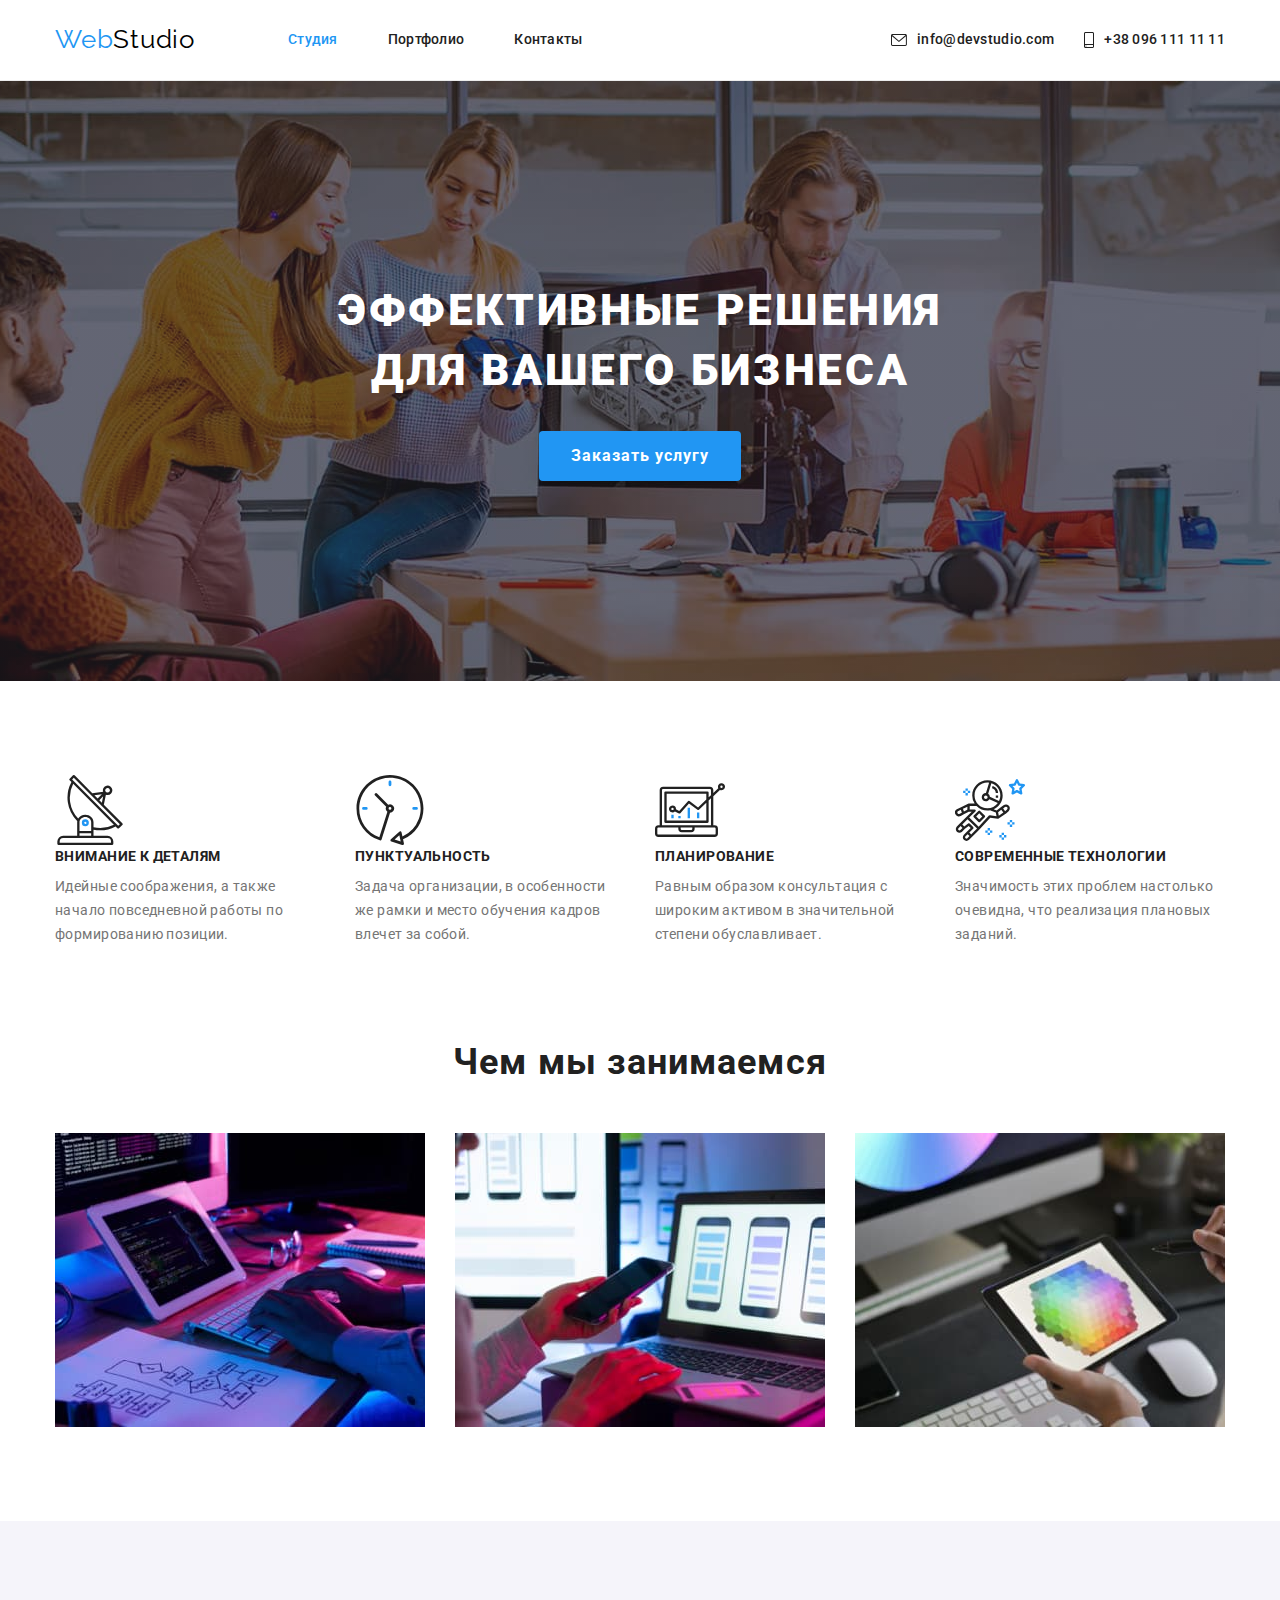
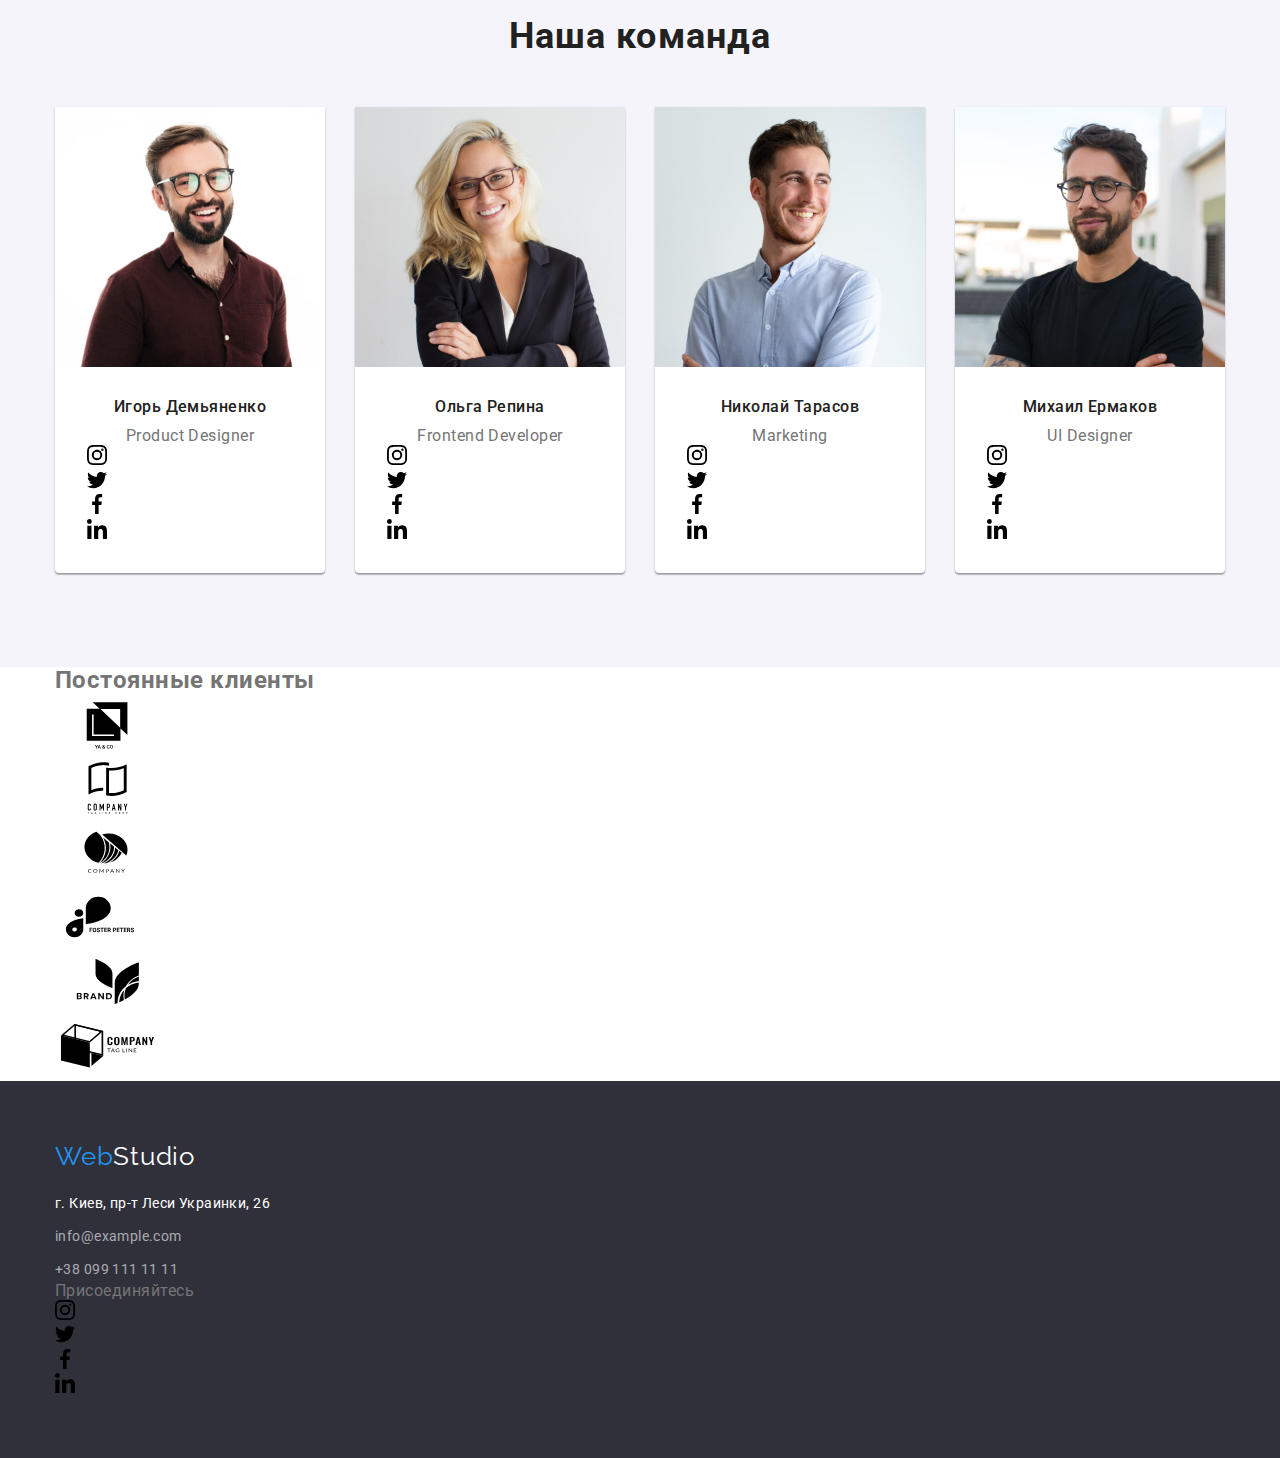
==== commit 2e76d033: "Внесено зміни в html-файли." ====
--- a/index.html
+++ b/index.html
@@ -23,26 +23,45 @@
     <!-- ВЕРХНЯЯ ЛИНИЯ -->
     <header class="nav-header">
       <div class="container main-nav">
-        <a href="./index.html" class="link-logo-header" lang="en">Web<span class="sublogo-header">Studio</span></a>
+        <a href="./index.html" class="link-logo-header" lang="en"
+          >Web<span class="sublogo-header">Studio</span></a
+        >
 
         <nav>
           <ul class="list site-nav">
             <li class="item"><a class="link-nav current" href="">Студия</a></li>
-            <li class="item"><a class="link-nav" href="./portfolio.html">Портфолио</a></li>
+            <li class="item">
+              <a class="link-nav" href="./portfolio.html">Портфолио</a>
+            </li>
             <li class="item"><a class="link-nav" href="">Контакты</a></li>
           </ul>
         </nav>
 
         <ul class="list list-contact">
-          <li class="item"><a class="link-header" href="mailto:info@devstudio.com">info@devstudio.com</a></li>
-          <li class="item"><a class="link-header" href="tel:+380961111111">+38 096 111 11 11</a></li>
+          <li class="item cont-item">
+            <a class="link-header" href="mailto:info@devstudio.com">
+              <svg class="icon-envelope" width="16" height="12">
+                <use href="./images/icons.svg#icon-envelope"></use>
+              </svg>
+              info@devstudio.com</a
+            >
+          </li>
+
+          <li class="item cont-item">
+            <a class="link-header" href="tel:+380961111111">
+              <svg class="icon-smartphone" width="10" height="16">
+                <use href="./images/icons.svg#icon-smartphone"></use>
+              </svg>
+              +38 096 111 11 11</a
+            >
+          </li>
         </ul>
       </div>
     </header>
 
     <main>
       <!-- ШАПКА - ГЕРОЙ  -->
-      <section class="hero-section">
+      <section class="hero-section overlay">
         <div class="container">
           <h1 class="hero-title">Эффективные решения для вашего бизнеса</h1>
           <button class="studio-button" type="button">Заказать услугу</button>
@@ -55,26 +74,56 @@
           <h2 class="visually-hidden">Особенности</h2>
           <ul class="list card-set">
             <li class="item">
+              <div class="icon-card-set">
+                <svg class="features-icon" width="70" height="70">
+                  <use href="./images/icons.svg#icon-antenna"></use>
+                </svg>
+              </div>
+
               <h3 class="features-list-title">Внимание к деталям</h3>
               <p class="features-text">
-                Идейные соображения, а также начало повседневной работы по формированию позиции.
+                Идейные соображения, а также начало повседневной работы по
+                формированию позиции.
               </p>
             </li>
-            <li class="item">
+
+            <li class="item">
+              <div class="icon-card-set">
+                <svg class="features-icon" width="70" height="70">
+                  <use href="./images/icons.svg#icon-clock"></use>
+                </svg>
+              </div>
               <h3 class="features-list-title">Пунктуальность</h3>
               <p class="features-text">
-                Задача организации, в особенности же рамки и место обучения кадров влечет за собой.
+                Задача организации, в особенности же рамки и место обучения
+                кадров влечет за собой.
               </p>
             </li>
-            <li class="item">
+
+            <li class="item">
+              <div class="icon-card-set">
+                <svg class="features-icon" width="70" height="70">
+                  <use href="./images/icons.svg#icon-diagram"></use>
+                </svg>
+              </div>
               <h3 class="features-list-title">Планирование</h3>
               <p class="features-text">
-                Равным образом консультация с широким активом в значительной степени обуславливает.
+                Равным образом консультация с широким активом в значительной
+                степени обуславливает.
               </p>
             </li>
-            <li class="item">
+
+            <li class="item">
+              <div class="icon-card-set">
+                <svg class="features-icon" width="70" height="70">
+                  <use href="./images/icons.svg#icon-astronaut"></use>
+                </svg>
+              </div>
               <h3 class="features-list-title">Современные технологии</h3>
-              <p class="features-text">Значимость этих проблем настолько очевидна, что реализация плановых заданий.</p>
+              <p class="features-text">
+                Значимость этих проблем настолько очевидна, что реализация
+                плановых заданий.
+              </p>
             </li>
           </ul>
         </div>
@@ -86,13 +135,25 @@
           <h2 class="work-title">Чем мы занимаемся</h2>
           <ul class="list our-works">
             <li class="item">
-              <img src="./images/about/box1.jpg" alt="Пишем программы" width="370" />
-            </li>
-            <li class="item">
-              <img src="./images/about/box2.jpg" alt="Тестируем программы" width="370" />
-            </li>
-            <li class="item">
-              <img src="./images/about/box3.jpg" alt="Внедряем программы в эксплуатацию" width="370" />
+              <img
+                src="./images/about/box1.jpg"
+                alt="Пишем программы"
+                width="370"
+              />
+            </li>
+            <li class="item">
+              <img
+                src="./images/about/box2.jpg"
+                alt="Тестируем программы"
+                width="370"
+              />
+            </li>
+            <li class="item">
+              <img
+                src="./images/about/box3.jpg"
+                alt="Внедряем программы в эксплуатацию"
+                width="370"
+              />
             </li>
           </ul>
         </div>
@@ -104,52 +165,338 @@
           <h2 class="team-title">Наша команда</h2>
           <ul class="list our-team">
             <li class="item">
-              <img src="./images/team/product_designer_igor.jpg" alt="Игорь Демьяненко Product Designer" width="270" />
+              <img
+                src="./images/team/product_designer_igor.jpg"
+                alt="Игорь Демьяненко Product Designer"
+                width="270"
+              />
               <div class="content">
                 <h3 class="team-title-list">Игорь Демьяненкo</h3>
                 <p class="team-text">Product Designer</p>
-              </div>
-            </li>
-            <li class="item">
-              <img src="./images/team/frontend_developer_olga.jpg" alt="Ольга Репина Frontend Developer" width="270" />
+                <ul class="list social-icons">
+                  <li class="social-icons-item">
+                    <a href="" class="social-icons-link">
+                      <svg class="social-icons-svg" width="20" height="20">
+                        <use href="./images/icons.svg#icon-instagram"></use>
+                      </svg>
+                    </a>
+                  </li>
+
+                  <li class="social-icons-item">
+                    <a href="" class="social-icons-link">
+                      <svg class="social-icons-svg" width="20" height="20">
+                        <use href="./images/icons.svg#icon-twitter"></use>
+                      </svg>
+                    </a>
+                  </li>
+
+                  <li class="social-icons-item">
+                    <a href="" class="social-icons-link">
+                      <svg class="social-icons-svg" width="20" height="20">
+                        <use href="./images/icons.svg#icon-facebook"></use>
+                      </svg>
+                    </a>
+                  </li>
+
+                  <li class="social-icons-item">
+                    <a href="" class="social-icons-link">
+                      <svg class="social-icons-svg" width="20" height="20">
+                        <use href="./images/icons.svg#icon-linkedin"></use>
+                      </svg>
+                    </a>
+                  </li>
+                </ul>
+              </div>
+            </li>
+            <li class="item">
+              <img
+                src="./images/team/frontend_developer_olga.jpg"
+                alt="Ольга Репина Frontend Developer"
+                width="270"
+              />
               <div class="content">
                 <h3 class="team-title-list">Ольга Репина</h3>
                 <p class="team-text">Frontend Developer</p>
-              </div>
-            </li>
-            <li class="item">
-              <img src="./images/team/marketing_nikolay.jpg" alt="Николай Тарасов Marketing" width="270" />
+                <ul class="list social-icons">
+                  <li class="social-icons-item">
+                    <a href="" class="social-icons-link">
+                      <svg class="social-icons-svg" width="20" height="20">
+                        <use href="./images/icons.svg#icon-instagram"></use>
+                      </svg>
+                    </a>
+                  </li>
+
+                  <li class="social-icons-item">
+                    <a href="" class="social-icons-link">
+                      <svg class="social-icons-svg" width="20" height="20">
+                        <use href="./images/icons.svg#icon-twitter"></use>
+                      </svg>
+                    </a>
+                  </li>
+
+                  <li class="social-icons-item">
+                    <a href="" class="social-icons-link">
+                      <svg class="social-icons-svg" width="20" height="20">
+                        <use href="./images/icons.svg#icon-facebook"></use>
+                      </svg>
+                    </a>
+                  </li>
+
+                  <li class="social-icons-item">
+                    <a href="" class="social-icons-link">
+                      <svg class="social-icons-svg" width="20" height="20">
+                        <use href="./images/icons.svg#icon-linkedin"></use>
+                      </svg>
+                    </a>
+                  </li>
+                </ul>
+              </div>
+            </li>
+            <li class="item">
+              <img
+                src="./images/team/marketing_nikolay.jpg"
+                alt="Николай Тарасов Marketing"
+                width="270"
+              />
               <div class="content">
                 <h3 class="team-title-list">Николай Тарасов</h3>
                 <p class="team-text">Marketing</p>
-              </div>
-            </li>
-            <li class="item">
-              <img src="./images/team/ui_designer_mihail.jpg" alt="Михаил Ермаков UI Designer" width="270" />
+                <ul class="list social-icons">
+                  <li class="social-icons-item">
+                    <a href="" class="social-icons-link">
+                      <svg class="social-icons-svg" width="20" height="20">
+                        <use href="./images/icons.svg#icon-instagram"></use>
+                      </svg>
+                    </a>
+                  </li>
+
+                  <li class="social-icons-item">
+                    <a href="" class="social-icons-link">
+                      <svg class="social-icons-svg" width="20" height="20">
+                        <use href="./images/icons.svg#icon-twitter"></use>
+                      </svg>
+                    </a>
+                  </li>
+
+                  <li class="social-icons-item">
+                    <a href="" class="social-icons-link">
+                      <svg class="social-icons-svg" width="20" height="20">
+                        <use href="./images/icons.svg#icon-facebook"></use>
+                      </svg>
+                    </a>
+                  </li>
+
+                  <li class="social-icons-item">
+                    <a href="" class="social-icons-link">
+                      <svg class="social-icons-svg" width="20" height="20">
+                        <use href="./images/icons.svg#icon-linkedin"></use>
+                      </svg>
+                    </a>
+                  </li>
+                </ul>
+              </div>
+            </li>
+            <li class="item">
+              <img
+                src="./images/team/ui_designer_mihail.jpg"
+                alt="Михаил Ермаков UI Designer"
+                width="270"
+              />
               <div class="content">
                 <h3 class="team-title-list">Михаил Ермаков</h3>
                 <p class="team-text">UI Designer</p>
-              </div>
+                <ul class="list social-icons">
+                  <li class="social-icons-item">
+                    <a href="" class="social-icons-link">
+                      <svg class="social-icons-svg" width="20" height="20">
+                        <use href="./images/icons.svg#icon-instagram"></use>
+                      </svg>
+                    </a>
+                  </li>
+
+                  <li class="social-icons-item">
+                    <a href="" class="social-icons-link">
+                      <svg class="social-icons-svg" width="20" height="20">
+                        <use href="./images/icons.svg#icon-twitter"></use>
+                      </svg>
+                    </a>
+                  </li>
+
+                  <li class="social-icons-item">
+                    <a href="" class="social-icons-link">
+                      <svg class="social-icons-svg" width="20" height="20">
+                        <use href="./images/icons.svg#icon-facebook"></use>
+                      </svg>
+                    </a>
+                  </li>
+
+                  <li class="social-icons-item">
+                    <a href="" class="social-icons-link">
+                      <svg class="social-icons-svg" width="20" height="20">
+                        <use href="./images/icons.svg#icon-linkedin"></use>
+                      </svg>
+                    </a>
+                  </li>
+                </ul>
+              </div>
+            </li>
+          </ul>
+        </div>
+      </section>
+
+      <!-- Постоянные клиенты -->
+      <section class="section reg-customers">
+        <div class="container">
+          <h2 class="title2-h2">Постоянные клиенты</h2>
+          <ul class="list set-customers">
+            <li class="item">
+              <a
+                href=""
+                class="logo-customers"
+                target="_blank"
+                rel="noopener noreferrer"
+              >
+                <svg class="icon-Logo" width="106" height="60">
+                  <use href="./images/icons.svg#icon-Logo-1"></use>
+                </svg>
+              </a>
+            </li>
+
+            <li class="item">
+              <a
+                href=""
+                class="logo-customers"
+                target="_blank"
+                rel="noopener noreferrer"
+              >
+                <svg class="icon-Logo" width="106" height="60">
+                  <use href="./images/icons.svg#icon-Logo-2"></use>
+                </svg>
+              </a>
+            </li>
+
+            <li class="item">
+              <a
+                href=""
+                class="logo-customers"
+                target="_blank"
+                rel="noopener noreferrer"
+              >
+                <svg class="icon-Logo" width="106" height="60">
+                  <use href="./images/icons.svg#icon-Logo-3"></use>
+                </svg>
+              </a>
+            </li>
+
+            <li class="item">
+              <a
+                href=""
+                class="logo-customers"
+                target="_blank"
+                rel="noopener noreferrer"
+              >
+                <svg class="icon-Logo" width="106" height="60">
+                  <use href="./images/icons.svg#icon-Logo-4"></use>
+                </svg>
+              </a>
+            </li>
+
+            <li class="item">
+              <a
+                href=""
+                class="logo-customers"
+                target="_blank"
+                rel="noopener noreferrer"
+              >
+                <svg class="icon-Logo" width="106" height="60">
+                  <use href="./images/icons.svg#icon-Logo-5"></use>
+                </svg>
+              </a>
+            </li>
+
+            <li class="item">
+              <a
+                href=""
+                class="logo-customers"
+                target="_blank"
+                rel="noopener noreferrer"
+              >
+                <svg class="icon-Logo" width="106" height="60">
+                  <use href="./images/icons.svg#icon-Logo-6"></use>
+                </svg>
+              </a>
             </li>
           </ul>
         </div>
       </section>
     </main>
+
     <!-- ПОДВАЛ -->
     <footer class="footer">
       <div class="container">
-        <a href="./index.html" class="link-logo-footer" lang="en">Web<span class="sublogo-footer">Studio</span></a>
+        <a href="./index.html" class="link-logo-footer" lang="en"
+          >Web<span class="sublogo-footer">Studio</span></a
+        >
         <address>
           <ul class="list">
             <li class="item">
-              <a class="link-address" href="https://goo.gl/maps/Poxogy9ZwxsRHQay8" target="_blank"
+              <a
+                class="link-address"
+                href="https://goo.gl/maps/Poxogy9ZwxsRHQay8"
+                target="_blank"
                 >г. Киев, пр-т Леси Украинки, 26</a
               >
             </li>
-            <li class="item"><a class="link-footer" href="mailto:info@example.com">info@example.com</a></li>
-            <li class="item"><a class="link-footer" href="tel:+380991111111">+38 099 111 11 11</a></li>
+            <li class="item">
+              <a class="link-footer" href="mailto:info@example.com"
+                >info@example.com</a
+              >
+            </li>
+            <li class="item">
+              <a class="link-footer" href="tel:+380991111111"
+                >+38 099 111 11 11</a
+              >
+            </li>
           </ul>
         </address>
+
+        <!-- Присоединяйтесь -->
+        <div class="footer-social">
+          <p class="footer-social-subscribe">Присоединяйтесь</p>
+          <ul class="list social-icons">
+            <li class="social-icons-item">
+              <a href="" class="footer-social-icons-link">
+                <svg class="footer-social-icons-svg" width="20" height="20">
+                  <use href="./images/icons.svg#icon-instagram"></use>
+                </svg>
+              </a>
+            </li>
+
+            <li class="social-icons-item">
+              <a href="" class="footer-social-icons-link">
+                <svg class="footer-social-icons-svg" width="20" height="20">
+                  <use href="./images/icons.svg#icon-twitter"></use>
+                </svg>
+              </a>
+            </li>
+
+            <li class="social-icons-item">
+              <a href="" class="footer-social-icons-link">
+                <svg class="footer-social-icons-svg" width="20" height="20">
+                  <use href="./images/icons.svg#icon-facebook"></use>
+                </svg>
+              </a>
+            </li>
+
+            <li class="social-icons-item">
+              <a href="" class="footer-social-icons-link">
+                <svg class="footer-social-icons-svg" width="20" height="20">
+                  <use href="./images/icons.svg#icon-linkedin"></use>
+                </svg>
+              </a>
+            </li>
+          </ul>
+        </div>
       </div>
     </footer>
   </body>
--- a/css/styles.css
+++ b/css/styles.css
@@ -11,7 +11,8 @@
   --black-bg-cl: #2f303a;
 
   --border-header-box: #ececec;
-  --shadow-item-box: 0px 1px 3px rgba(0, 0, 0, 0.12), 0px 1px 1px rgba(0, 0, 0, 0.14), 0px 2px 1px rgba(0, 0, 0, 0.2);
+  --shadow-item-box: 0px 1px 3px rgba(0, 0, 0, 0.12),
+    0px 1px 1px rgba(0, 0, 0, 0.14), 0px 2px 1px rgba(0, 0, 0, 0.2);
 
   --padding-section: 94px;
   --margin-left-li: 30px;
@@ -111,11 +112,17 @@
 }
 
 /* 1-й спосіб відступу елементів один від одного */
+
 /* .list-contact .item:not(:last-child) {
   margin-right: 50px;
 } */
 
 /* 2-й спосіб відступу елементів один від одного */
+
+/* .list-contact .cont-item + .cont-item {
+  margin-left: 50px; 
+}*/
+
 .list-contact .item + .item {
   margin-left: 50px;
 }
@@ -126,6 +133,10 @@
   padding-bottom: 32px;
 }
 
+.list-contact .cont-item + .cont-item {
+  margin-left: 30px;
+}
+
 .link-logo-header {
   font-family: var(--logo-font);
   font-size: 26px;
@@ -146,7 +157,9 @@
 }
 
 .link-nav,
-.link-header {
+.list-contact .link-header {
+  display: flex;
+  align-items: center;
   font-weight: 500;
   font-size: 14px;
   line-height: 1.14;
@@ -170,11 +183,41 @@
   color: var(--accent-cl);
 }
 
+.icon-envelope {
+  fill: currentColor;
+  margin-right: 10px;
+}
+
+.icon-smartphone {
+  fill: currentColor;
+  margin-right: 10px;
+}
+
 /* ШАПКА - ГЕРОЙ -HERO */
 .hero-section {
   background-color: var(--black-bg-cl);
   padding-top: 200px;
   padding-bottom: 200px;
+}
+
+/* OVERLAY */
+
+.overlay {
+  max-width: 1600px;
+  height: 600px;
+  margin-left: auto;
+  margin-right: auto;
+
+  background-image: linear-gradient(
+      to right,
+      rgba(47, 48, 58, 0.4),
+      rgba(47, 48, 58, 0.4)
+    ),
+    url(../images/hero/hero-img-1.jpg);
+
+  background-repeat: no-repeat;
+  background-position: center;
+  background-size: cover;
 }
 
 .hero-title {
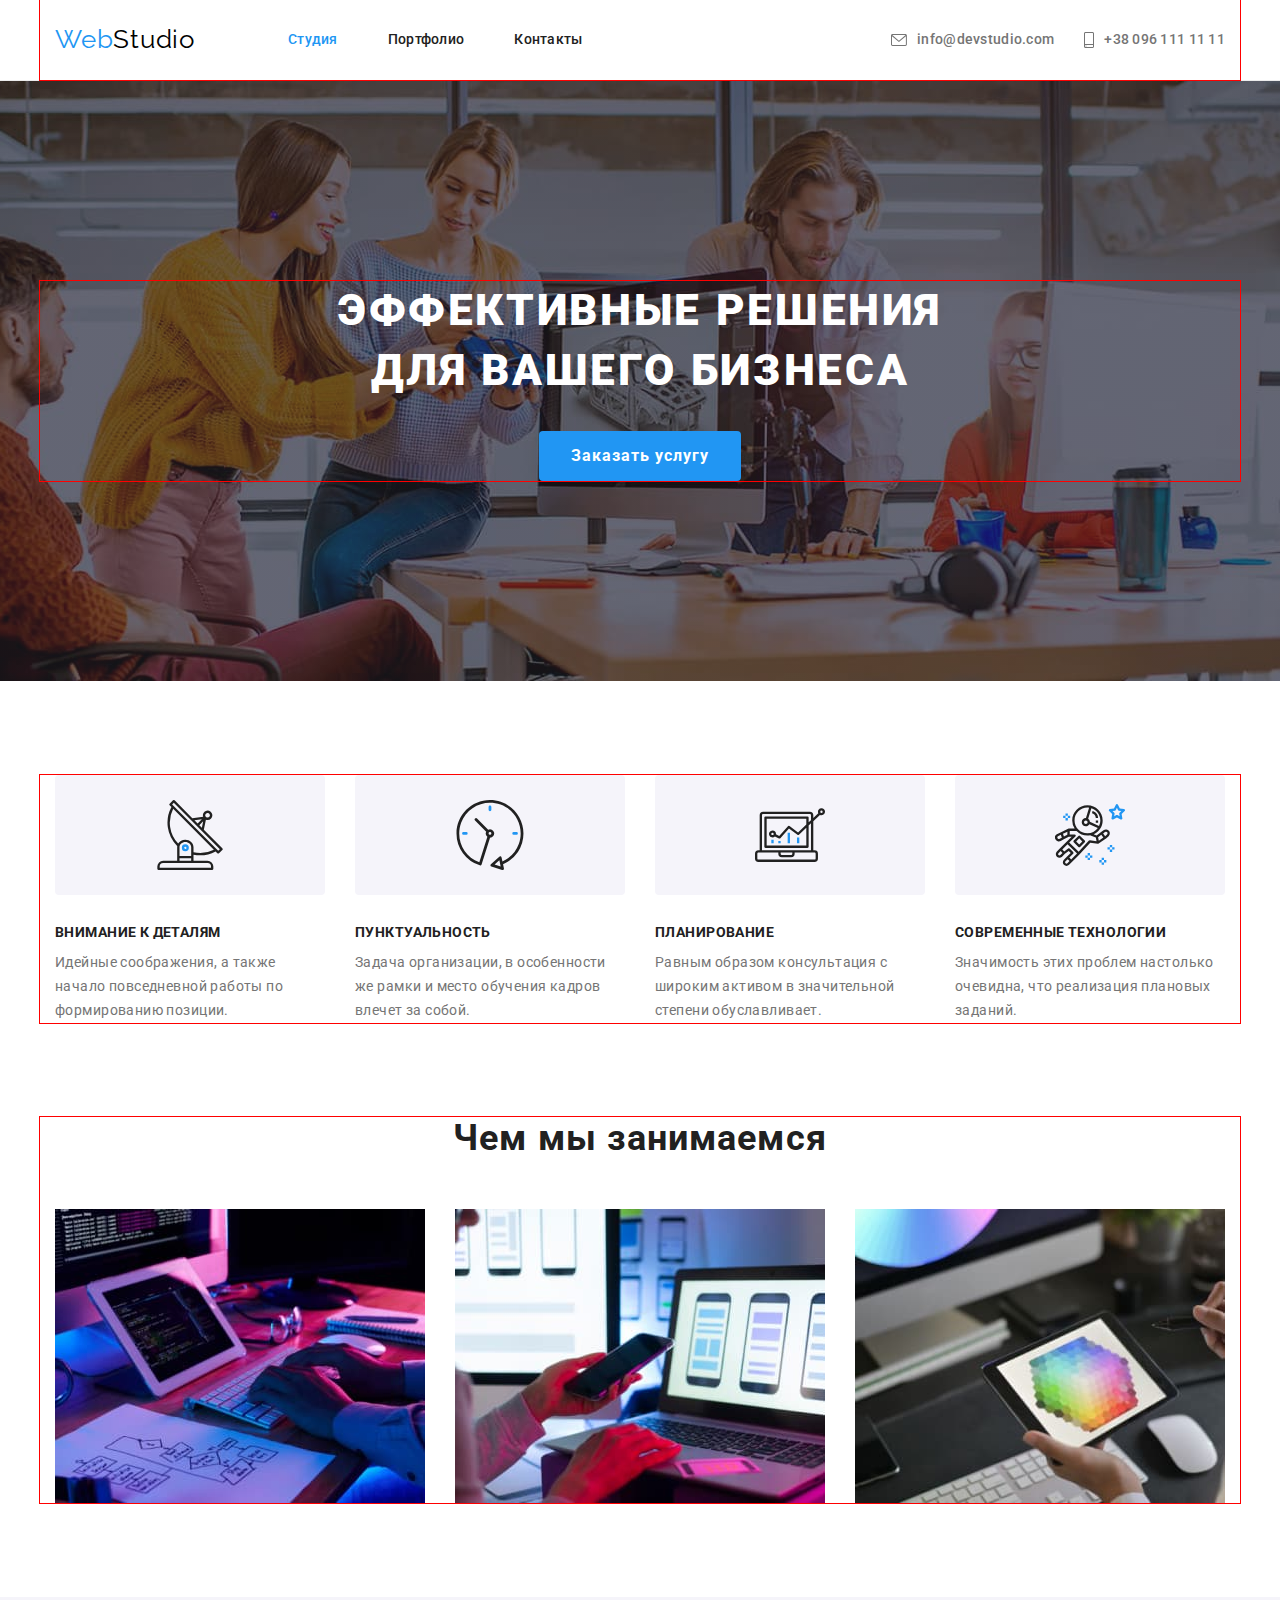
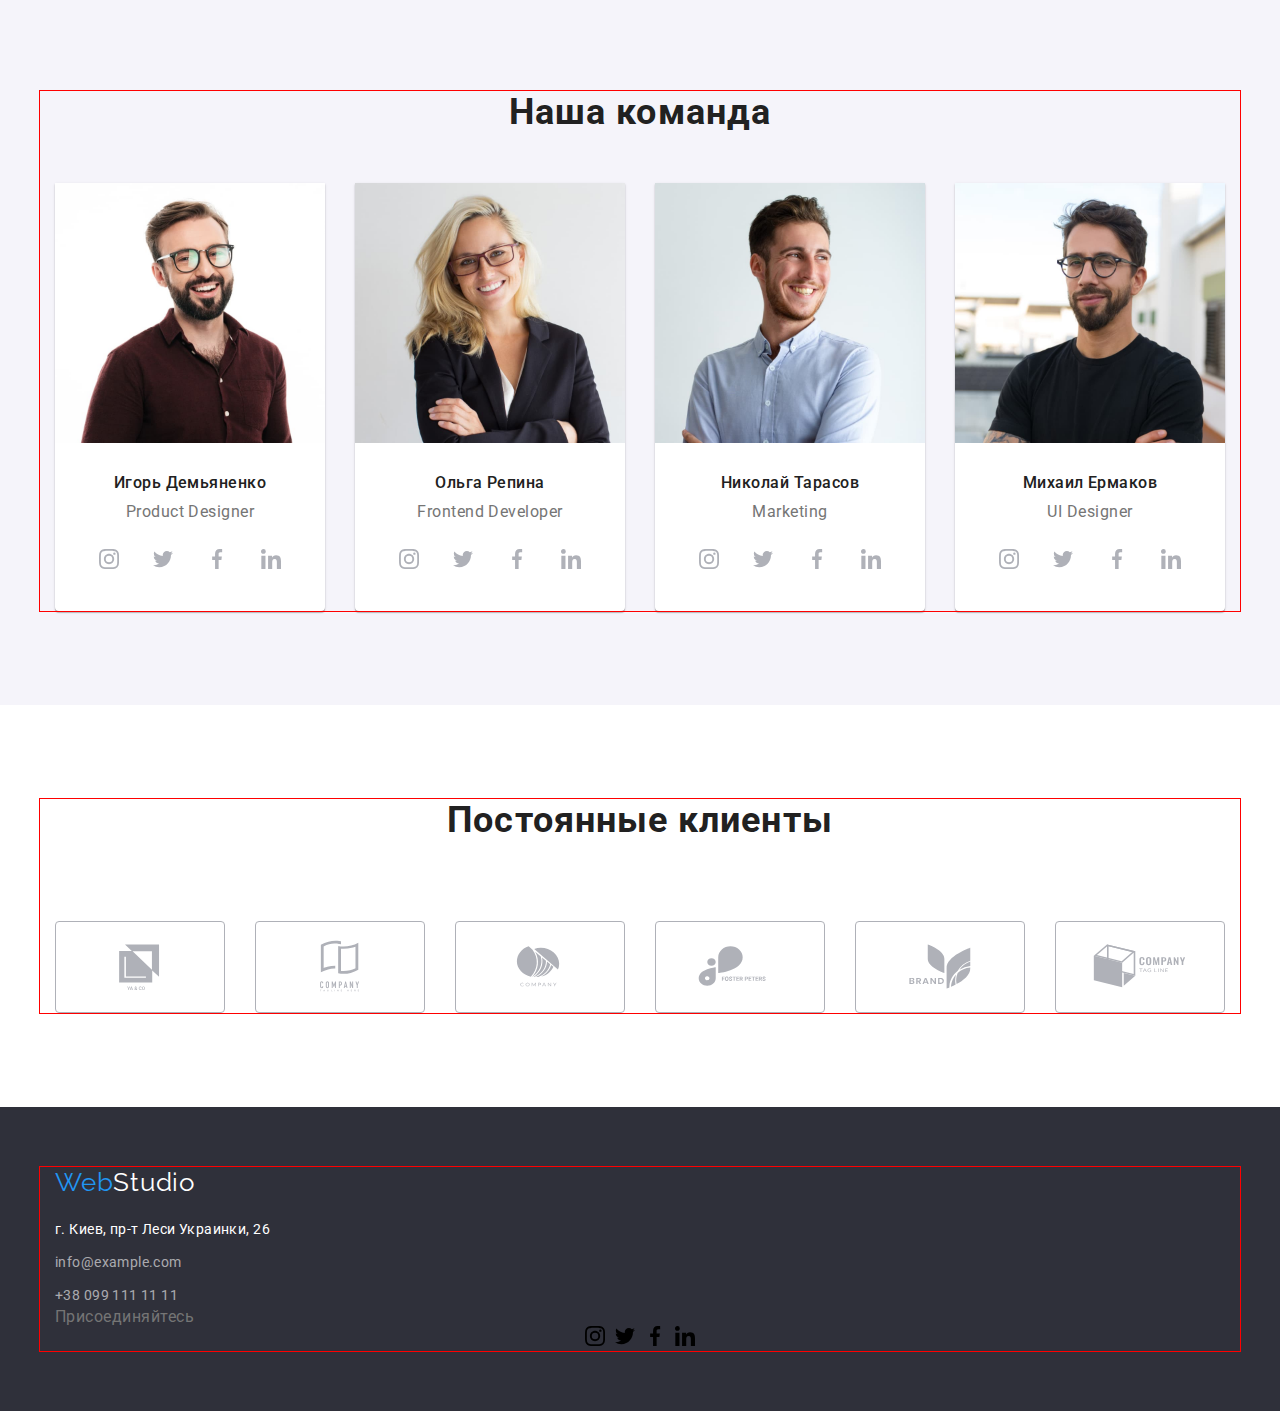
==== commit c4a2425d: "Внесено зміни у секцію Постійні клієнти" ====
--- a/index.html
+++ b/index.html
@@ -344,10 +344,10 @@
         </div>
       </section>
 
-      <!-- Постоянные клиенты -->
+      <!-- ПОСТОЯННЫЕ КЛИЕНТЫ -->
       <section class="section reg-customers">
         <div class="container">
-          <h2 class="title2-h2">Постоянные клиенты</h2>
+          <h2 class="title">Постоянные клиенты</h2>
           <ul class="list set-customers">
             <li class="item">
               <a
--- a/css/styles.css
+++ b/css/styles.css
@@ -11,6 +11,7 @@
   --black-bg-cl: #2f303a;
 
   --border-header-box: #ececec;
+  --icons-color: #afb1b8;
   --shadow-item-box: 0px 1px 3px rgba(0, 0, 0, 0.12),
     0px 1px 1px rgba(0, 0, 0, 0.14), 0px 2px 1px rgba(0, 0, 0, 0.2);
 
@@ -53,23 +54,23 @@
   margin: 0;
 }
 
-.list {
-  list-style: none;
-}
-
-img {
-  display: block;
-  max-width: 100%;
-  height: auto;
-}
-
 .container {
   width: 1200px;
   padding-left: 15px;
   padding-right: 15px;
   margin-left: auto;
   margin-right: auto;
-  /* outline: 1px solid red; */
+  outline: 1px solid red;
+}
+
+.list {
+  list-style: none;
+}
+
+img {
+  display: block;
+  max-width: 100%;
+  height: auto;
 }
 
 /* ВЕРХНЯЯ ЛИНИЯ - HEADER */
@@ -85,8 +86,8 @@
 
 .site-nav {
   display: flex;
+  align-items: center;
   margin-left: 93px;
-  align-items: center;
 }
 
 /* 1-й спосіб відступу елементів один від одного */
@@ -99,12 +100,6 @@
   margin-left: 50px;
 }
 
-.site-nav .link-nav {
-  display: block;
-  padding-top: 32px;
-  padding-bottom: 32px;
-}
-
 .list-contact {
   display: flex;
   align-items: center;
@@ -123,18 +118,19 @@
   margin-left: 50px; 
 }*/
 
+/* 
 .list-contact .item + .item {
   margin-left: 50px;
-}
-
-.list-contact .link-header {
-  display: block;
+} */
+
+.list-contact .cont-item + .cont-item {
+  margin-left: 30px;
+}
+
+.site-nav .link-nav {
+  display: inline-block;
   padding-top: 32px;
   padding-bottom: 32px;
-}
-
-.list-contact .cont-item + .cont-item {
-  margin-left: 30px;
 }
 
 .link-logo-header {
@@ -156,9 +152,7 @@
   color: var(--alt-text-cl);
 }
 
-.link-nav,
-.list-contact .link-header {
-  display: flex;
+.link-nav {
   align-items: center;
   font-weight: 500;
   font-size: 14px;
@@ -168,8 +162,17 @@
   text-decoration: none;
 }
 
-.link-header {
+.list-contact .link-header {
+  display: flex;
+  align-items: center;
+  font-weight: 500;
+  font-size: 14px;
+  line-height: 1.14;
+  letter-spacing: 0.02em;
   color: var(--main-text-cl);
+  text-decoration: none;
+  padding-top: 32px;
+  padding-bottom: 32px;
 }
 
 .link-nav:hover,
@@ -269,6 +272,17 @@
   overflow: hidden;
 }
 
+.icon-card-set {
+  display: flex;
+  justify-content: center;
+  align-items: center;
+  width: 270px;
+  height: 120px;
+  background-color: var(--accent-bg-cl);
+  border-radius: 4px;
+  margin-bottom: 30px;
+}
+
 .features-list-title {
   margin-bottom: 10px;
   font-weight: 700;
@@ -306,7 +320,8 @@
 /* ЧЕМ МЫ ЗАНИМАЕМСЯ - WORK SECTION */
 
 .work-title,
-.team-title {
+.team-title,
+.title {
   margin-bottom: 50px;
 
   font-weight: 700;
@@ -342,6 +357,27 @@
   padding-bottom: var(--padding-section);
 }
 
+.our-team {
+  padding: 0;
+  margin: 0;
+
+  display: flex;
+  flex-wrap: wrap;
+  margin-left: calc(-1 * var(--margin-left-li));
+  margin-top: calc(-1 * var(--margin-left-li));
+}
+
+.our-team > .item {
+  flex-basis: calc(100% / 4 - var(--margin-left-li));
+  margin-left: var(--margin-left-li);
+  margin-top: var(--margin-left-li);
+
+  background: var(--primary-bg-cl);
+  box-shadow: var(--shadow-item-box);
+  border-radius: 0px 0px 4px 4px;
+  overflow: hidden;
+}
+
 .content {
   padding-top: 30px;
   padding-bottom: 30px;
@@ -366,27 +402,96 @@
   text-align: center;
   letter-spacing: 0.03em;
   color: var(--main-text-cl);
-}
-
-.our-team {
-  padding: 0;
-  margin: 0;
-
+  margin-bottom: 16px;
+}
+
+/* SOCIAL LINKS */
+
+.social-icons {
+  display: flex;
+  justify-content: center;
+  align-items: center;
+}
+
+.social-icons-item:not(:last-child) {
+  margin-right: 10px;
+}
+/* 
+.social-icons-link {
+  background-color: var(--alt-text-cl);
+} */
+
+.social-icons-link {
+  display: flex;
+  justify-content: center;
+  align-items: center;
+  width: 44px;
+  height: 44px;
+  border-radius: 50%;
+  background-color: var(--alt-text-cl);
+}
+
+.social-icons-svg {
+  fill: var(--icons-color);
+}
+
+.social-icons-link:hover,
+.social-icons-link:focus {
+  background: var(--accent-cl);
+}
+
+.social-icons-link:hover .social-icons-svg,
+.social-icons-link:focus .social-icons-svg {
+  fill: var(--primary-bg-cl);
+}
+
+/* ПОСТОЯННЫЕ КЛИЕНТЫ */
+
+.reg-customers {
+  padding-bottom: var(--padding-section);
+  padding-top: var(--padding-section);
+}
+
+.logo-customers {
+  display: flex;
+  align-items: center;
+  justify-content: center;
+  border: 1px solid #afb1b8;
+  width: 170px;
+  height: 92px;
+  border-radius: 4px;
+  overflow: hidden;
+  padding: 16px 32px;
+}
+
+.set-customers {
   display: flex;
   flex-wrap: wrap;
+  align-items: center;
   margin-left: calc(-1 * var(--margin-left-li));
-  margin-top: calc(-1 * var(--margin-left-li));
-}
-
-.our-team > .item {
-  flex-basis: calc(100% / 4 - var(--margin-left-li));
-  margin-left: var(--margin-left-li);
+}
+
+.set-customers .item {
+  flex-basis: calc(100% / 6 - var(--margin-left-li));
+  margin-left: calc(var(--margin-left-li));
   margin-top: var(--margin-left-li);
-
-  background: var(--primary-bg-cl);
-  box-shadow: var(--shadow-item-box);
-  border-radius: 0px 0px 4px 4px;
-  overflow: hidden;
+}
+
+.icon-Logo {
+  /* width: 106px;
+  height: 60px; */
+  fill: currentColor;
+  fill: #afb1b8;
+}
+
+.logo-customers:focus,
+.logo-customers:hover {
+  border: 1px solid var(--accent-cl);
+}
+
+.logo-customers:focus .icon-Logo,
+.logo-customers:hover .icon-Logo {
+  fill: var(--accent-cl);
 }
 
 /* ПОДВАЛ - FOOTER */
@@ -526,3 +631,8 @@
   background: var(--primary-bg-cl);
   border: 1px solid #eeeeee;
 }
+
+.cards-link {
+  text-decoration: none;
+  color: inherit;
+}
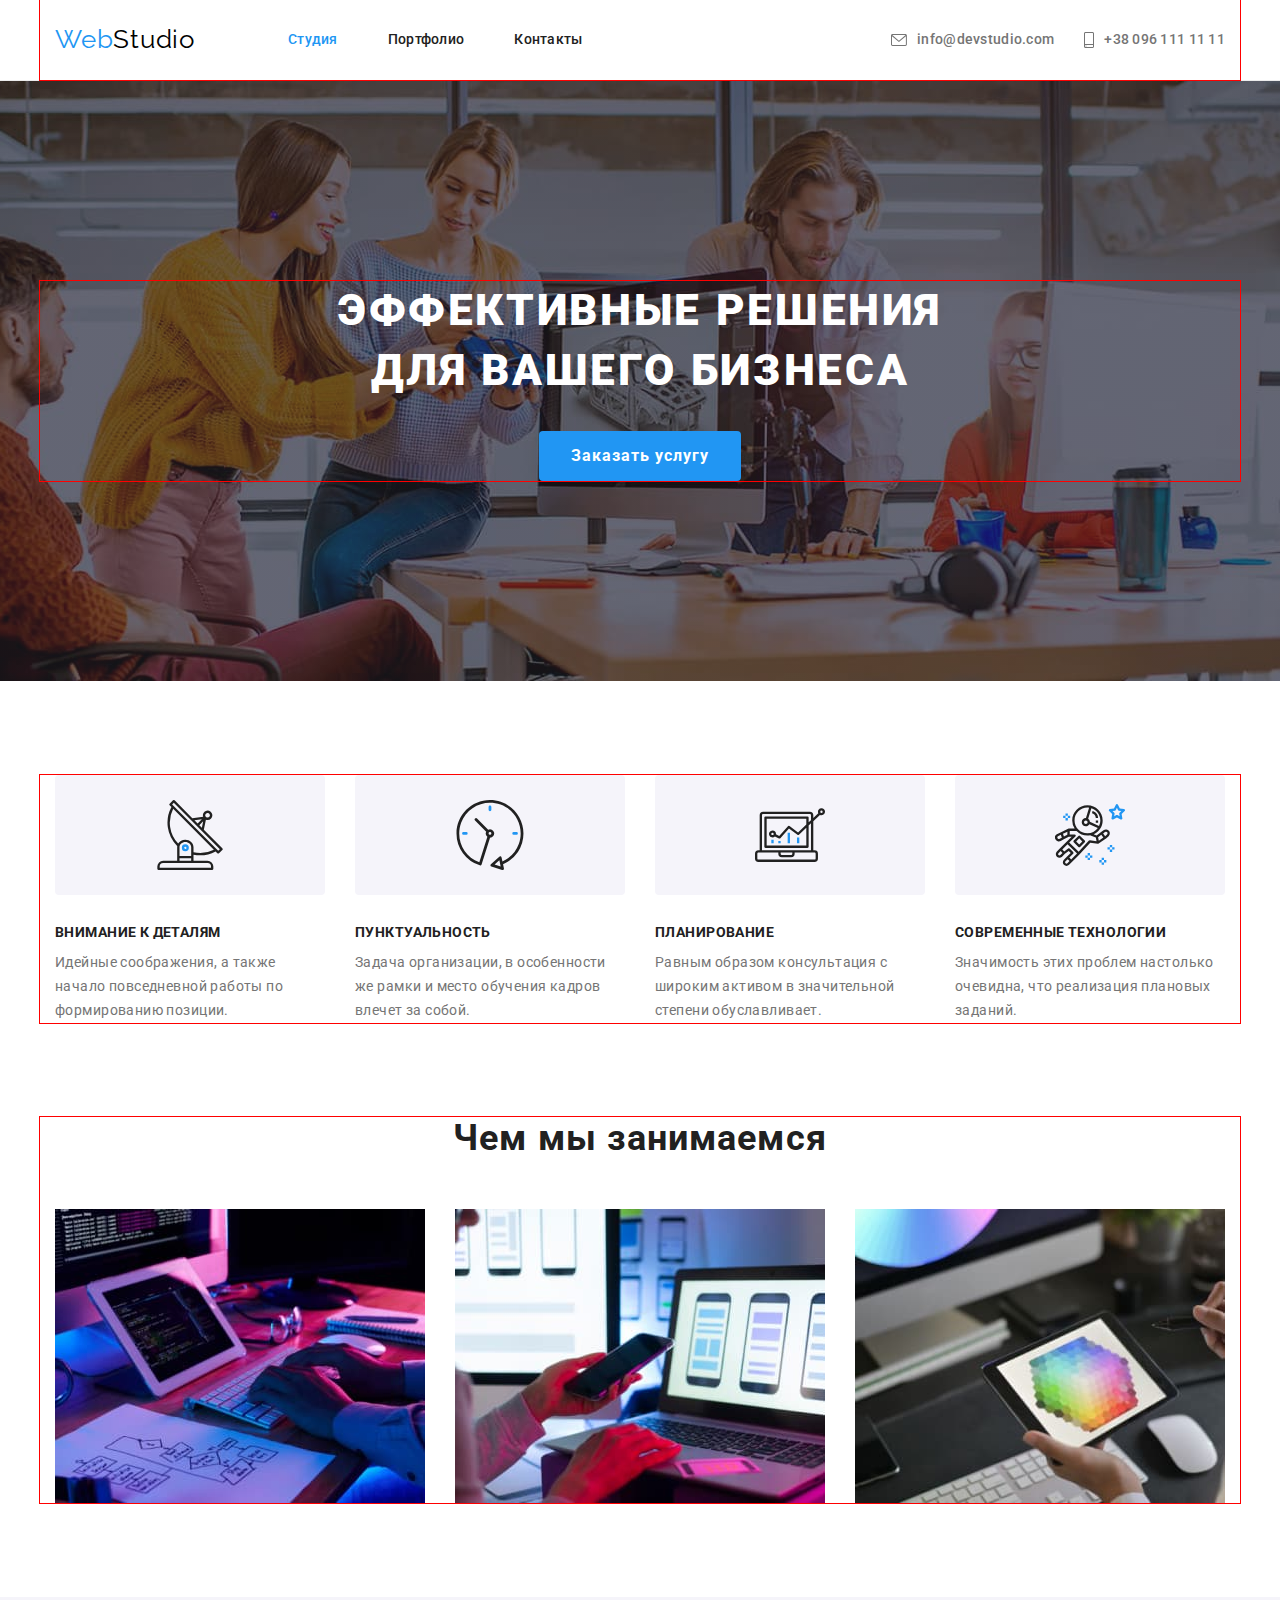
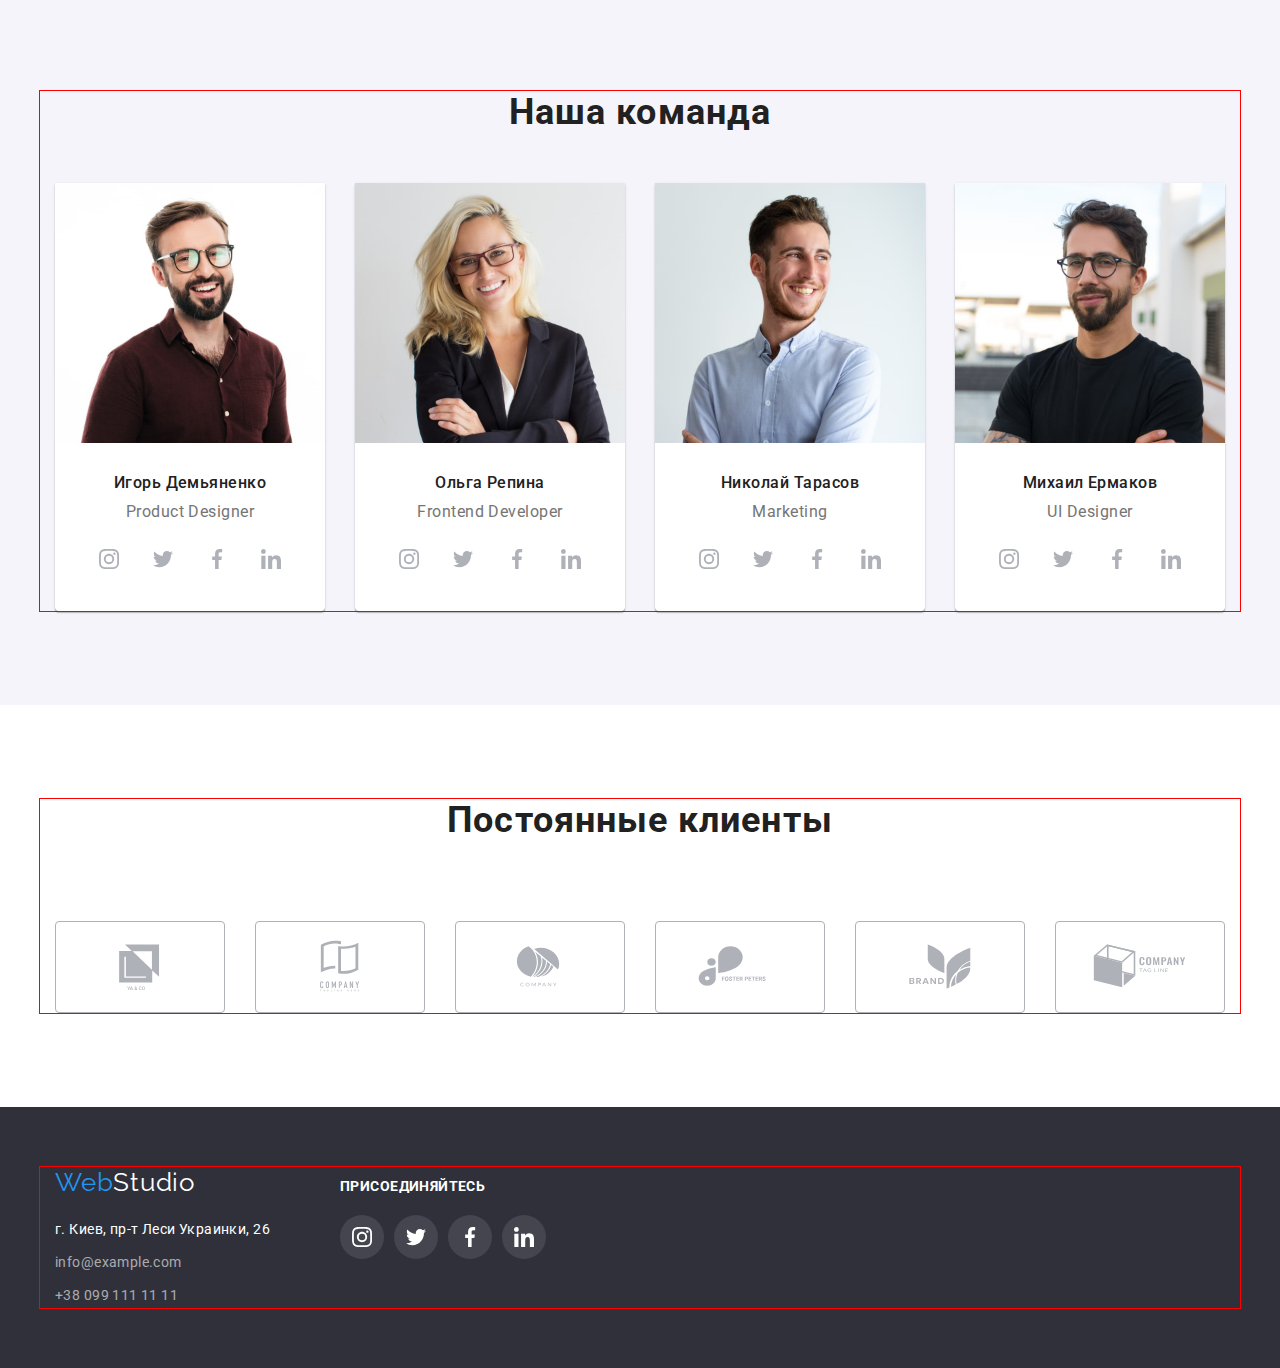
==== commit 8de7a198: "Внесено зміни у Footer index.html." ====
--- a/index.html
+++ b/index.html
@@ -434,68 +434,72 @@
     <!-- ПОДВАЛ -->
     <footer class="footer">
       <div class="container">
-        <a href="./index.html" class="link-logo-footer" lang="en"
-          >Web<span class="sublogo-footer">Studio</span></a
-        >
-        <address>
-          <ul class="list">
-            <li class="item">
-              <a
-                class="link-address"
-                href="https://goo.gl/maps/Poxogy9ZwxsRHQay8"
-                target="_blank"
-                >г. Киев, пр-т Леси Украинки, 26</a
-              >
-            </li>
-            <li class="item">
-              <a class="link-footer" href="mailto:info@example.com"
-                >info@example.com</a
-              >
-            </li>
-            <li class="item">
-              <a class="link-footer" href="tel:+380991111111"
-                >+38 099 111 11 11</a
-              >
-            </li>
-          </ul>
-        </address>
-
-        <!-- Присоединяйтесь -->
-        <div class="footer-social">
-          <p class="footer-social-subscribe">Присоединяйтесь</p>
-          <ul class="list social-icons">
-            <li class="social-icons-item">
-              <a href="" class="footer-social-icons-link">
-                <svg class="footer-social-icons-svg" width="20" height="20">
-                  <use href="./images/icons.svg#icon-instagram"></use>
-                </svg>
-              </a>
-            </li>
-
-            <li class="social-icons-item">
-              <a href="" class="footer-social-icons-link">
-                <svg class="footer-social-icons-svg" width="20" height="20">
-                  <use href="./images/icons.svg#icon-twitter"></use>
-                </svg>
-              </a>
-            </li>
-
-            <li class="social-icons-item">
-              <a href="" class="footer-social-icons-link">
-                <svg class="footer-social-icons-svg" width="20" height="20">
-                  <use href="./images/icons.svg#icon-facebook"></use>
-                </svg>
-              </a>
-            </li>
-
-            <li class="social-icons-item">
-              <a href="" class="footer-social-icons-link">
-                <svg class="footer-social-icons-svg" width="20" height="20">
-                  <use href="./images/icons.svg#icon-linkedin"></use>
-                </svg>
-              </a>
-            </li>
-          </ul>
+        <div class="footer-row">
+          <div class="footer-address">
+            <a href="./index.html" class="link-logo-footer" lang="en"
+              >Web<span class="sublogo-footer">Studio</span></a
+            >
+            <address>
+              <ul class="list">
+                <li class="item">
+                  <a
+                    class="link-address"
+                    href="https://goo.gl/maps/Poxogy9ZwxsRHQay8"
+                    target="_blank"
+                    >г. Киев, пр-т Леси Украинки, 26</a
+                  >
+                </li>
+                <li class="item">
+                  <a class="link-footer" href="mailto:info@example.com"
+                    >info@example.com</a
+                  >
+                </li>
+                <li class="item">
+                  <a class="link-footer" href="tel:+380991111111"
+                    >+38 099 111 11 11</a
+                  >
+                </li>
+              </ul>
+            </address>
+          </div>
+
+          <!-- Присоединяйтесь -->
+          <div class="footer-social">
+            <p class="footer-social-subscribe">Присоединяйтесь</p>
+            <ul class="list social-icons">
+              <li class="social-icons-item">
+                <a href="" class="footer-social-icons-link">
+                  <svg class="footer-social-icons-svg" width="20" height="20">
+                    <use href="./images/icons.svg#icon-instagram"></use>
+                  </svg>
+                </a>
+              </li>
+
+              <li class="social-icons-item">
+                <a href="" class="footer-social-icons-link">
+                  <svg class="footer-social-icons-svg" width="20" height="20">
+                    <use href="./images/icons.svg#icon-twitter"></use>
+                  </svg>
+                </a>
+              </li>
+
+              <li class="social-icons-item">
+                <a href="" class="footer-social-icons-link">
+                  <svg class="footer-social-icons-svg" width="20" height="20">
+                    <use href="./images/icons.svg#icon-facebook"></use>
+                  </svg>
+                </a>
+              </li>
+
+              <li class="social-icons-item">
+                <a href="" class="footer-social-icons-link">
+                  <svg class="footer-social-icons-svg" width="20" height="20">
+                    <use href="./images/icons.svg#icon-linkedin"></use>
+                  </svg>
+                </a>
+              </li>
+            </ul>
+          </div>
         </div>
       </div>
     </footer>
--- a/css/styles.css
+++ b/css/styles.css
@@ -128,7 +128,7 @@
 }
 
 .site-nav .link-nav {
-  display: inline-block;
+  display: block;
   padding-top: 32px;
   padding-bottom: 32px;
 }
@@ -416,23 +416,31 @@
 .social-icons-item:not(:last-child) {
   margin-right: 10px;
 }
-/* 
-.social-icons-link {
-  background-color: var(--alt-text-cl);
-} */
-
-.social-icons-link {
+
+.social-icons-link,
+.footer-social-icons-link {
   display: flex;
   justify-content: center;
   align-items: center;
   width: 44px;
   height: 44px;
   border-radius: 50%;
+}
+
+.social-icons-link {
   background-color: var(--alt-text-cl);
+}
+
+.footer-social-icons-link {
+  background: rgba(255, 255, 255, 0.1);
 }
 
 .social-icons-svg {
   fill: var(--icons-color);
+}
+
+.footer-social-icons-svg {
+  fill: var(--primary-bg-cl);
 }
 
 .social-icons-link:hover,
@@ -443,6 +451,11 @@
 .social-icons-link:hover .social-icons-svg,
 .social-icons-link:focus .social-icons-svg {
   fill: var(--primary-bg-cl);
+}
+
+.footer-social-icons-link:hover,
+.footer-social-icons-link:focus {
+  background: var(--accent-cl);
 }
 
 /* ПОСТОЯННЫЕ КЛИЕНТЫ */
@@ -501,6 +514,15 @@
   padding-bottom: var(--padding-footer);
 }
 
+.footer-row {
+  display: flex;
+  align-items: baseline;
+}
+
+.footer-address {
+  margin-right: 70px;
+}
+
 .link-logo-footer {
   font-family: var(--logo-font);
   font-size: 26px;
@@ -541,6 +563,18 @@
 
 address .item:not(:last-child) {
   margin-bottom: 9px;
+}
+
+/* FOOTER - СОЦИАЛЬНЫЕ СЕТИ */
+
+.footer-social-subscribe {
+  font-weight: bold;
+  font-size: 14px;
+  line-height: 1.14;
+  letter-spacing: 0.03em;
+  text-transform: uppercase;
+  color: var(--alt-text-cl);
+  margin-bottom: 20px;
 }
 
 /* PORTFOLIO */
